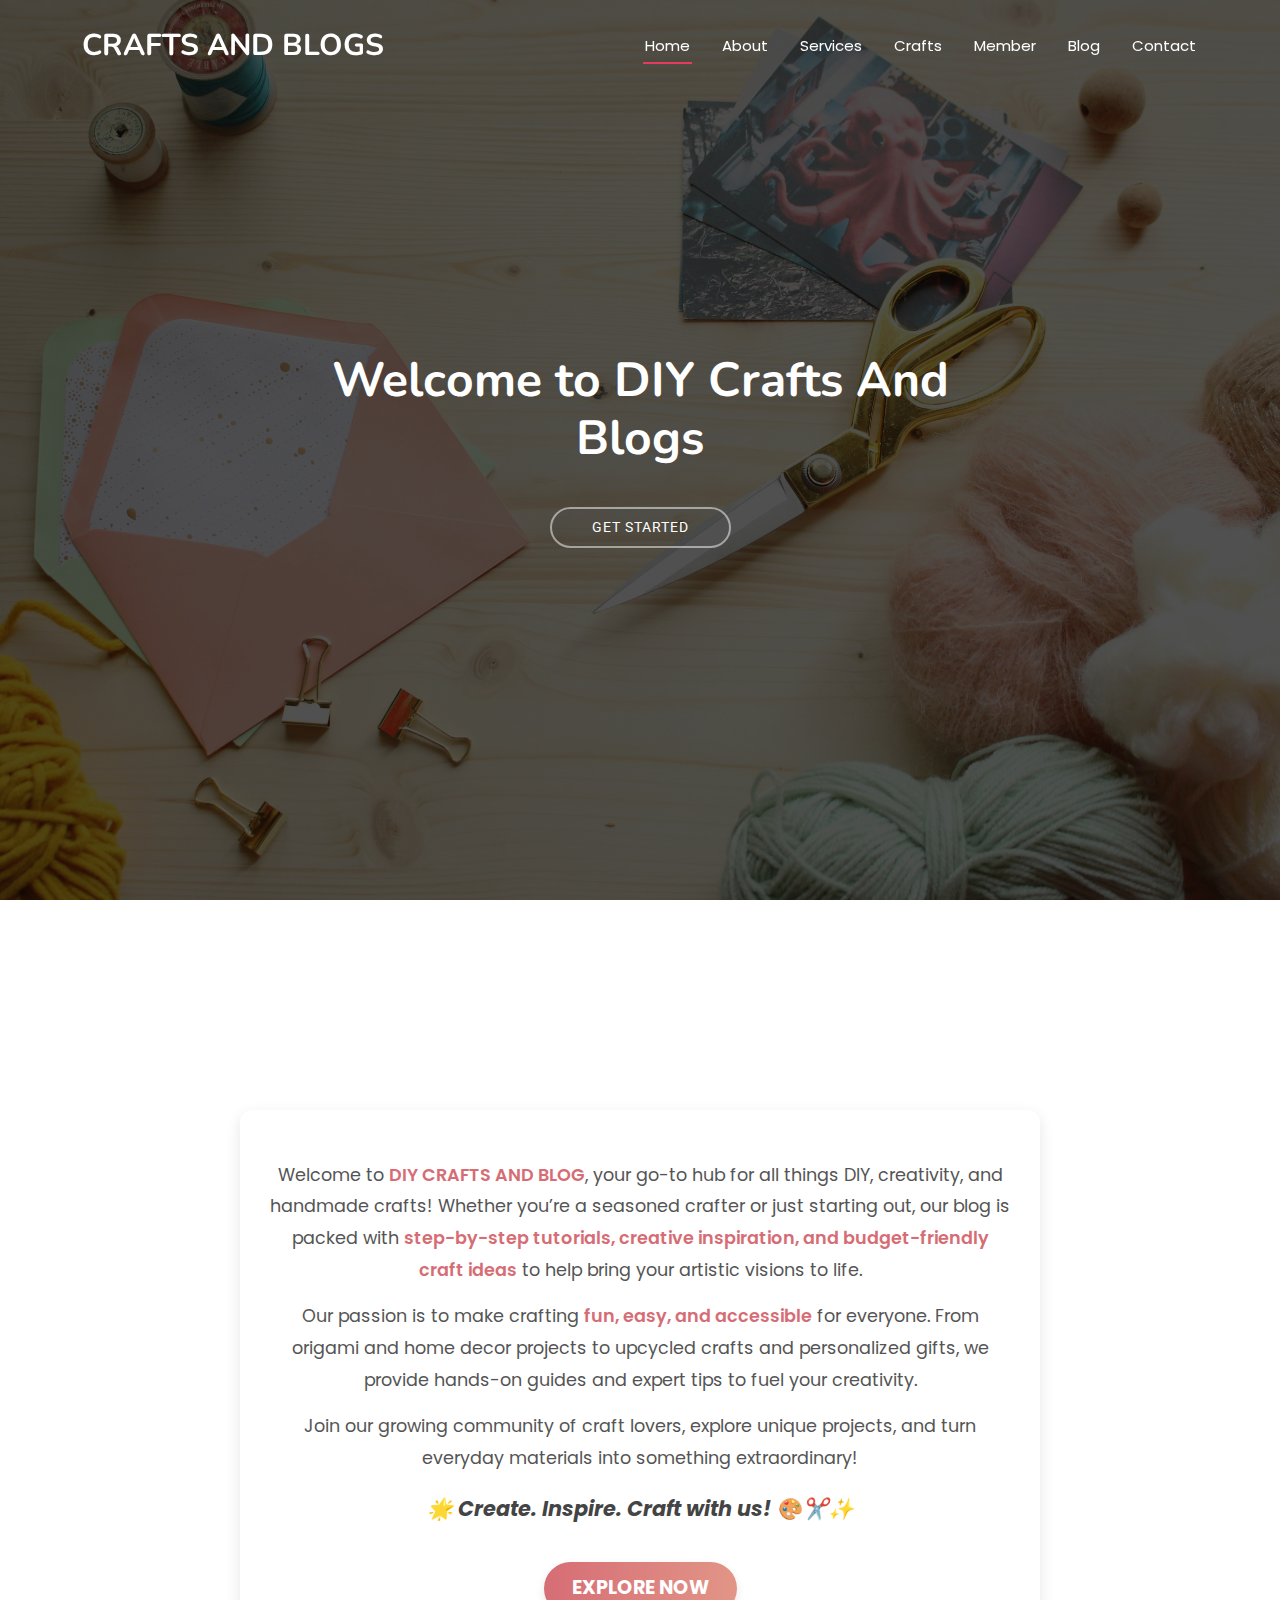
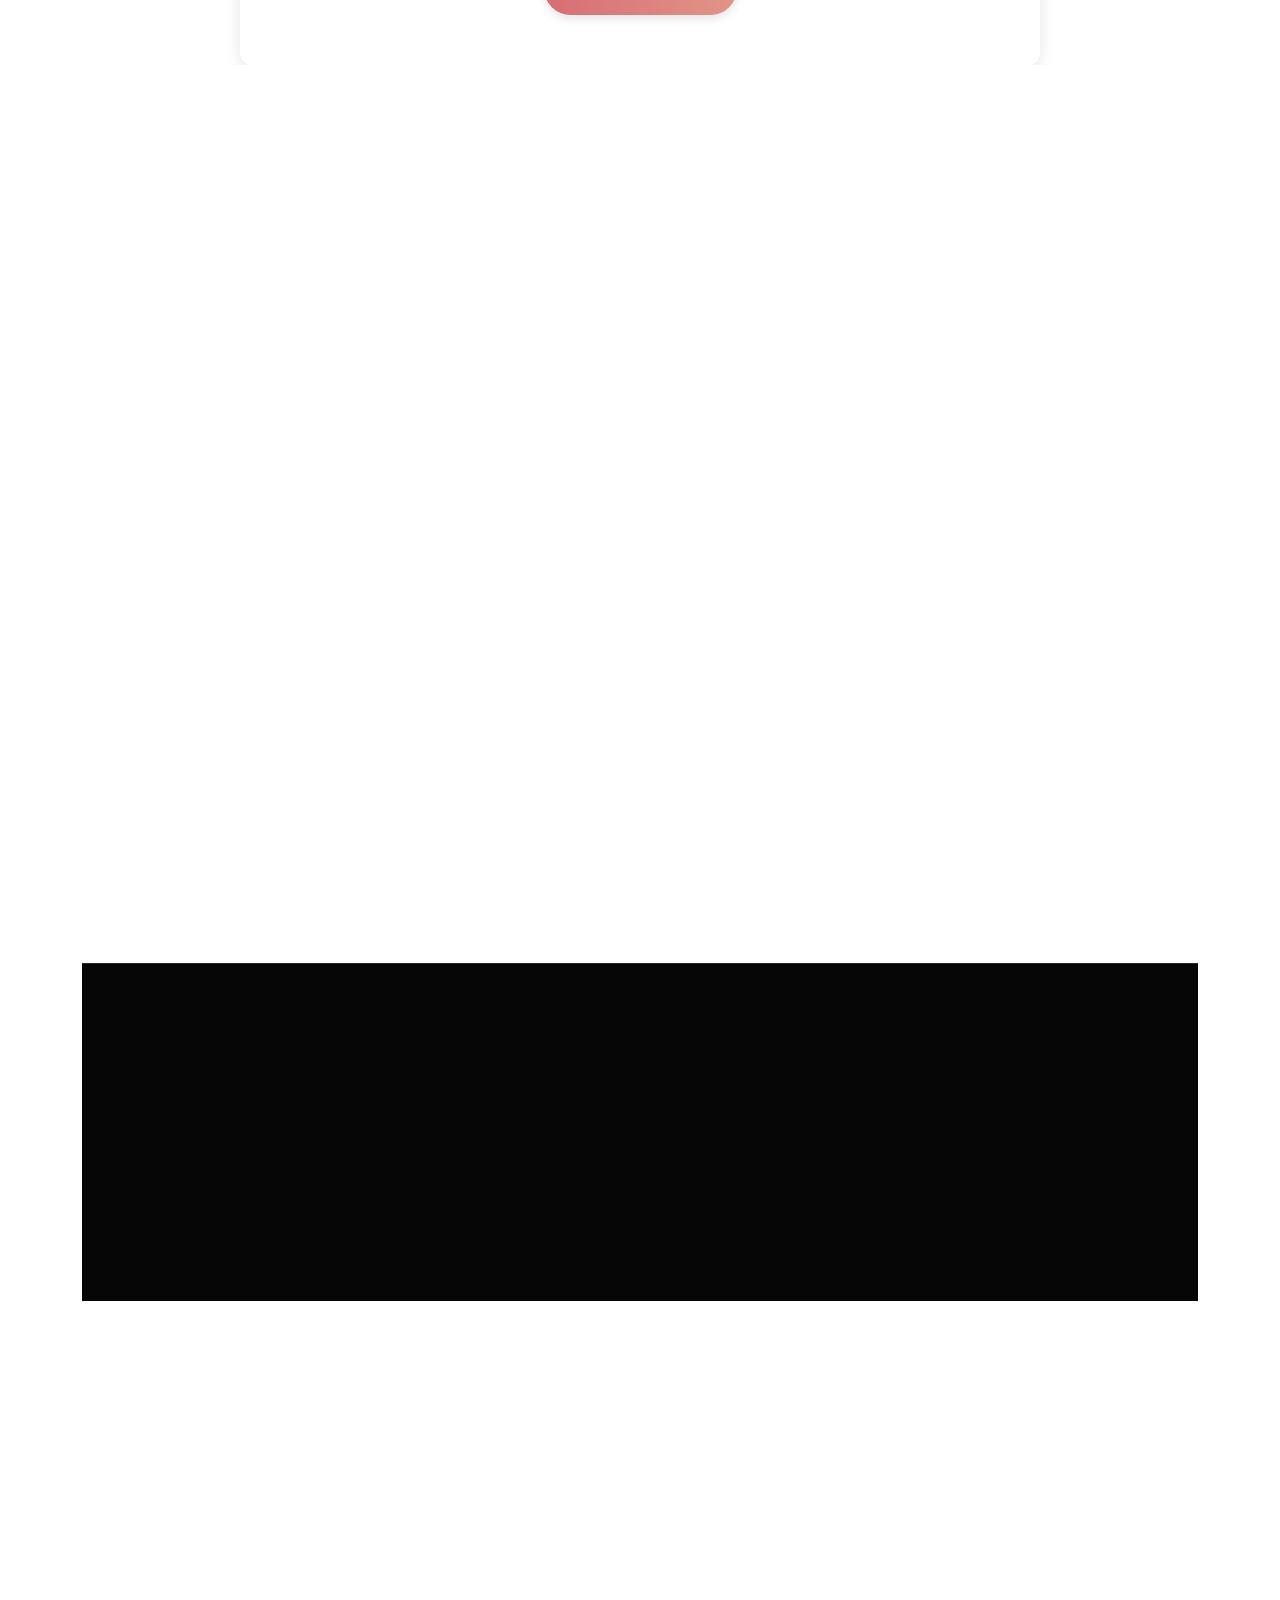
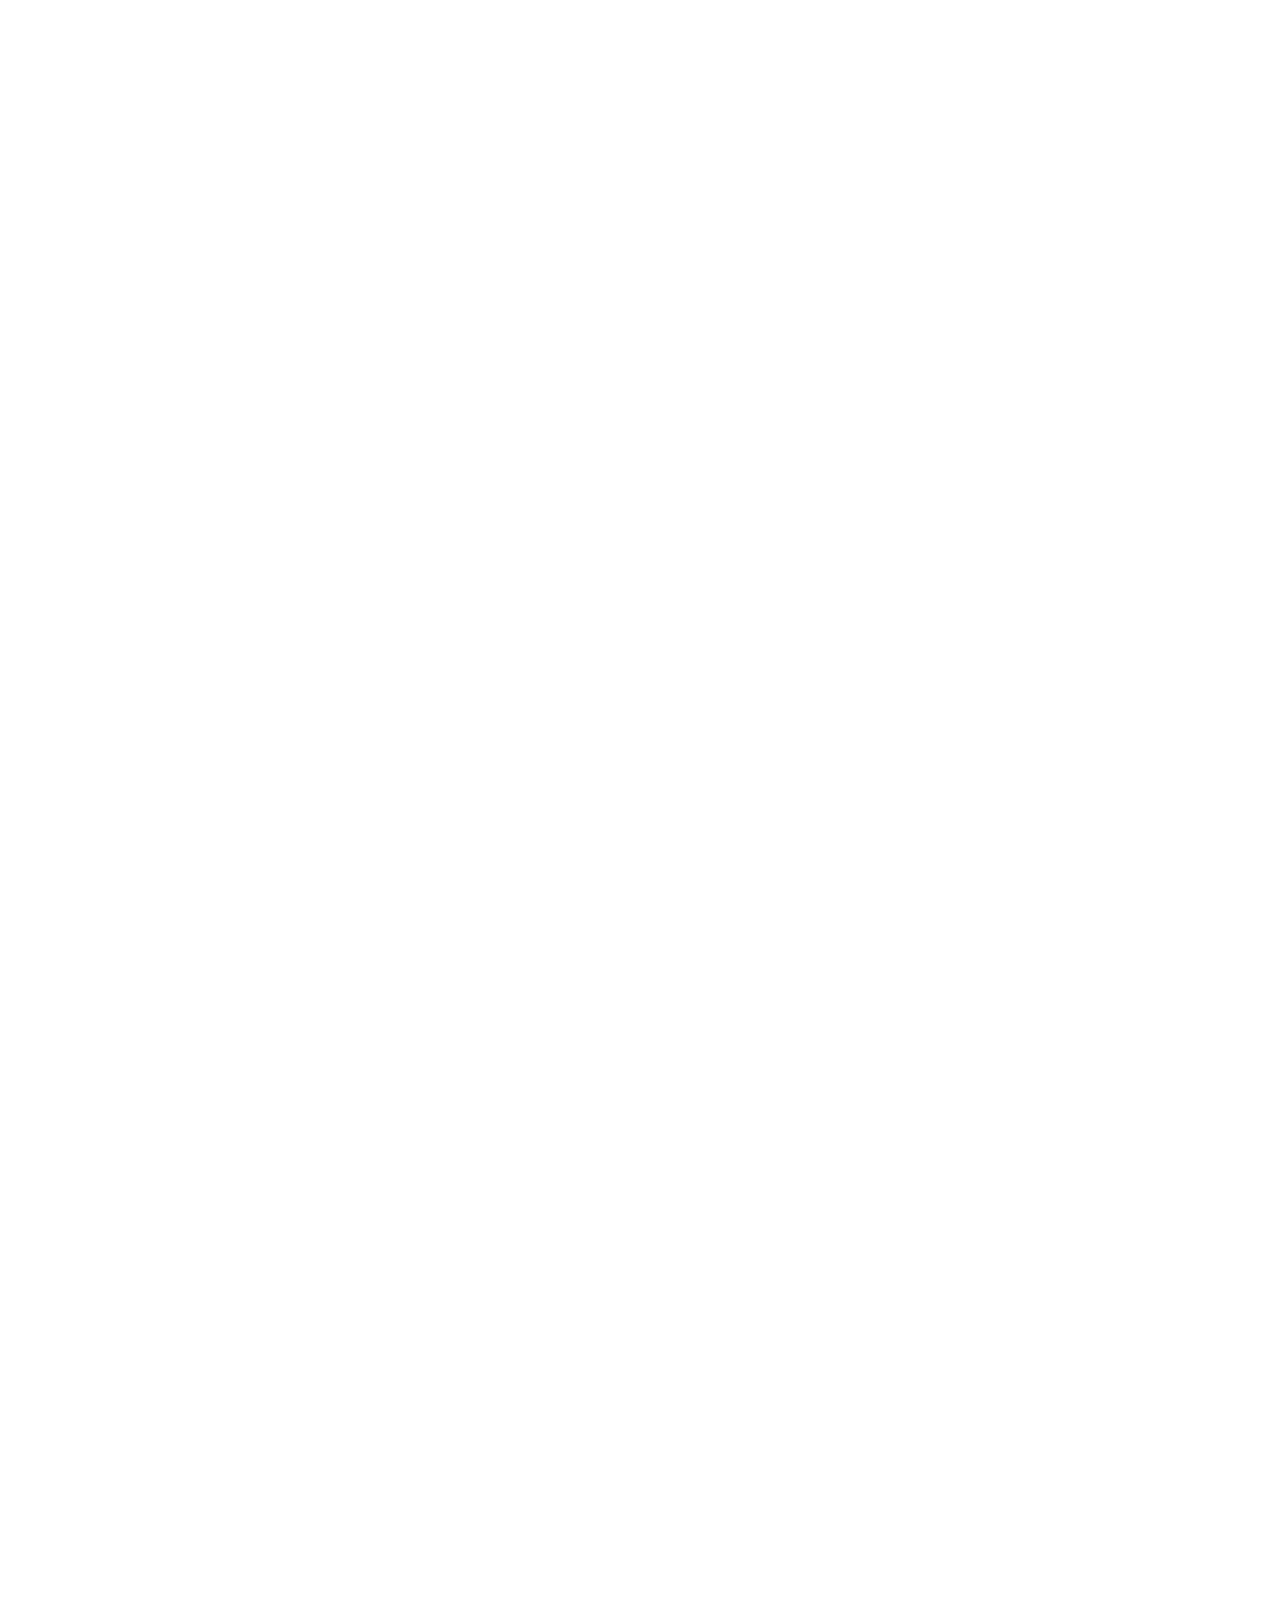
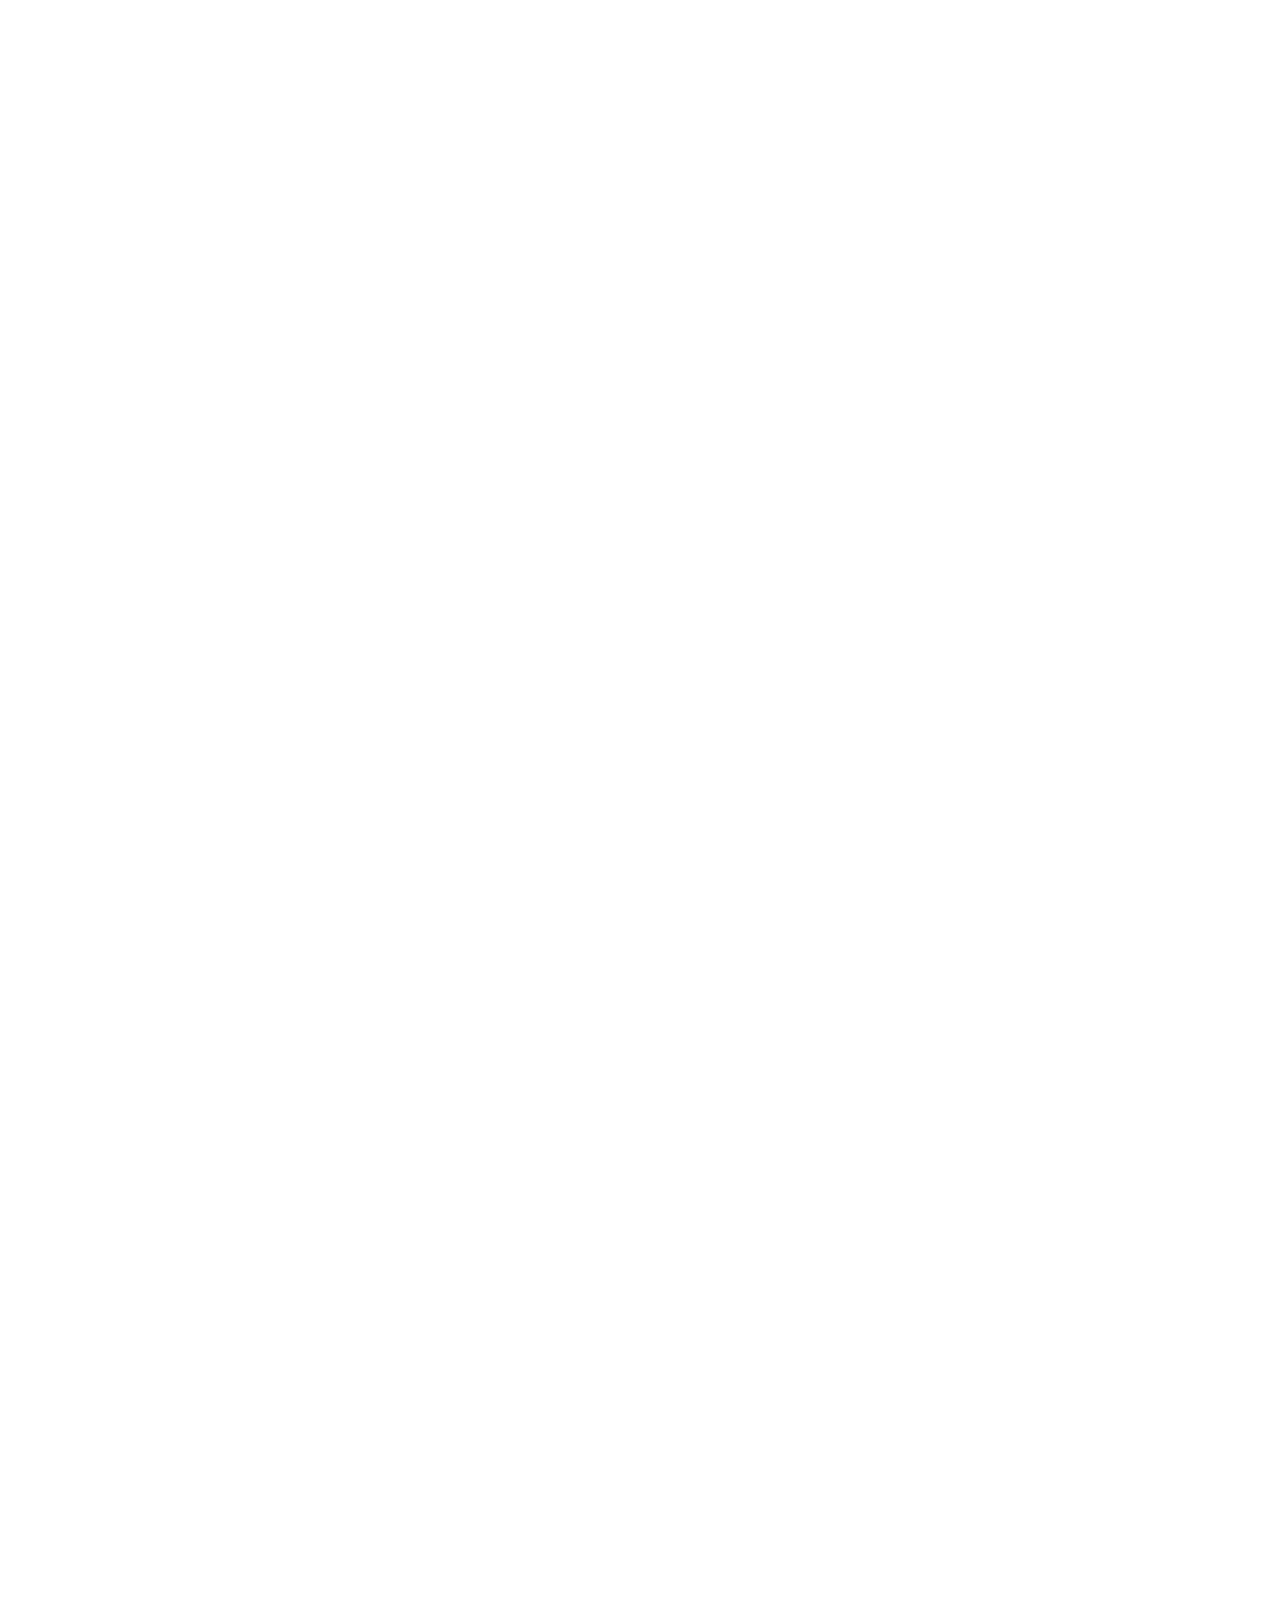
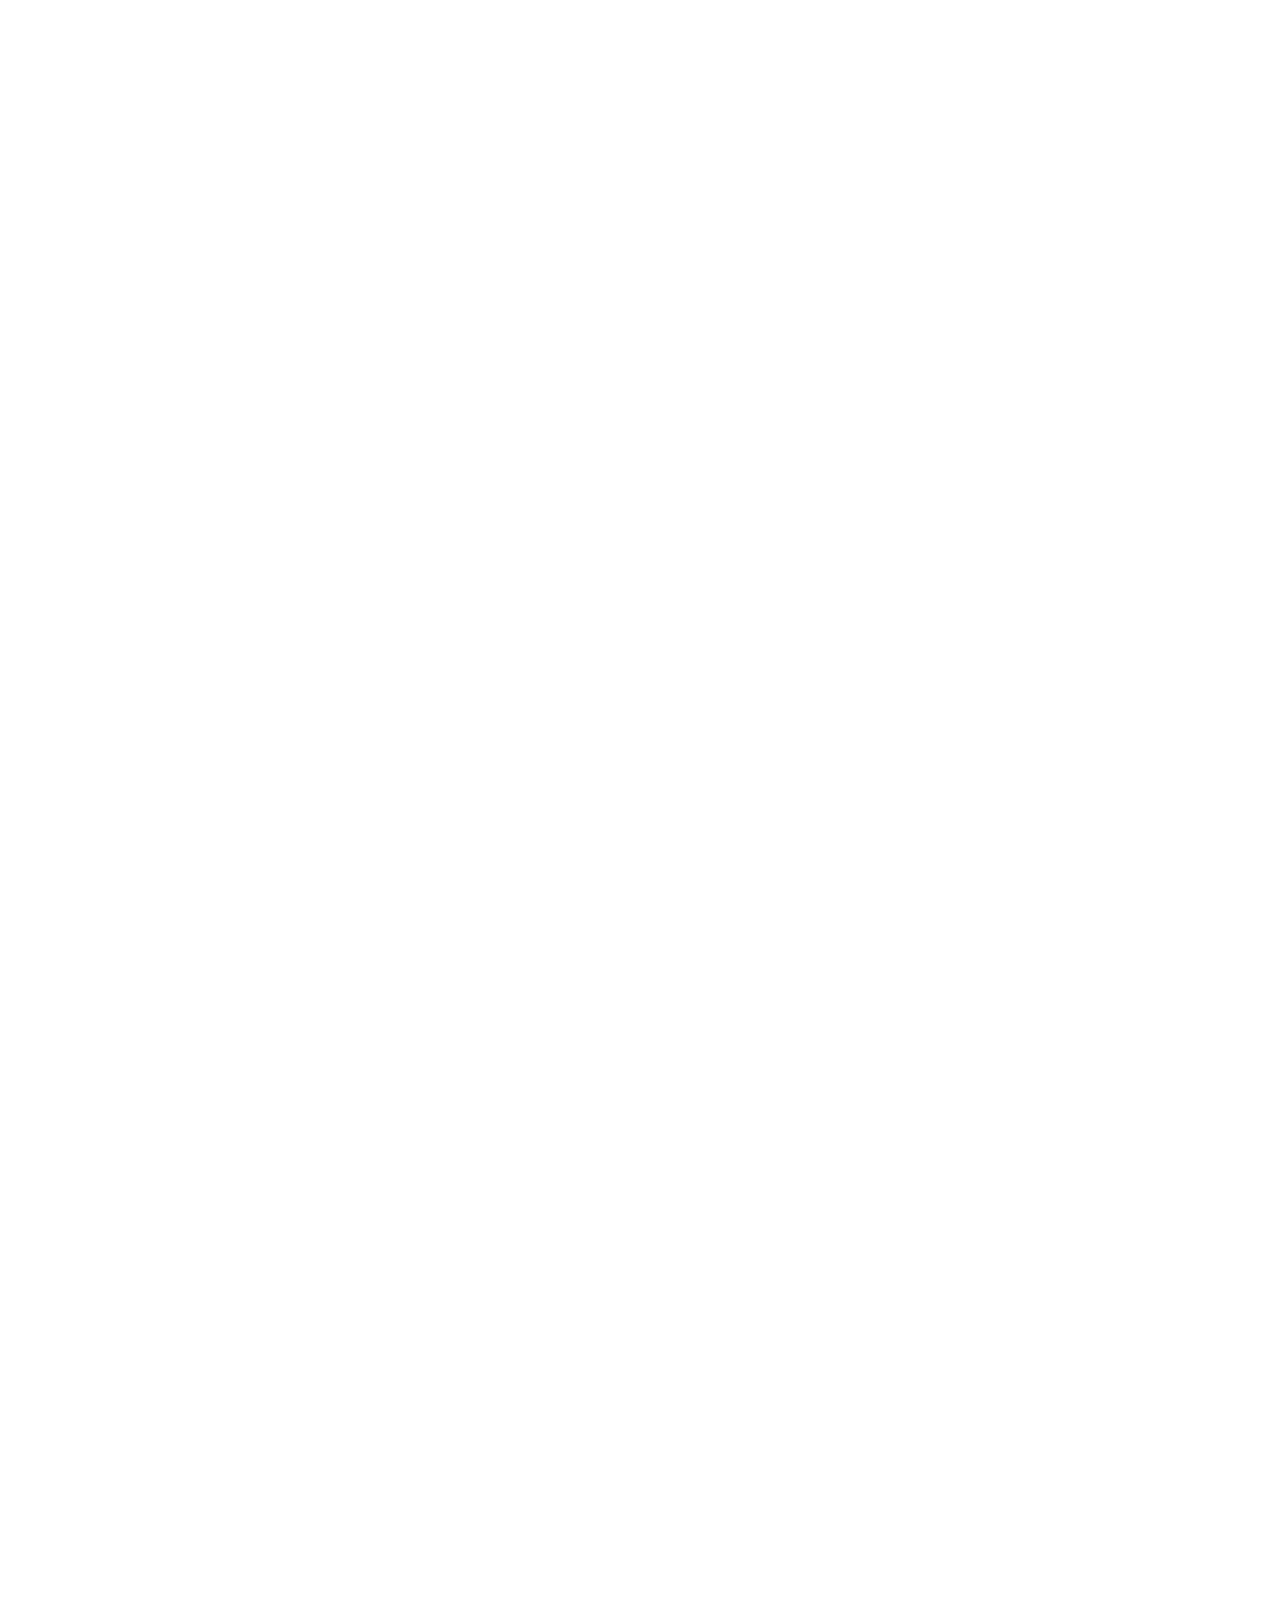
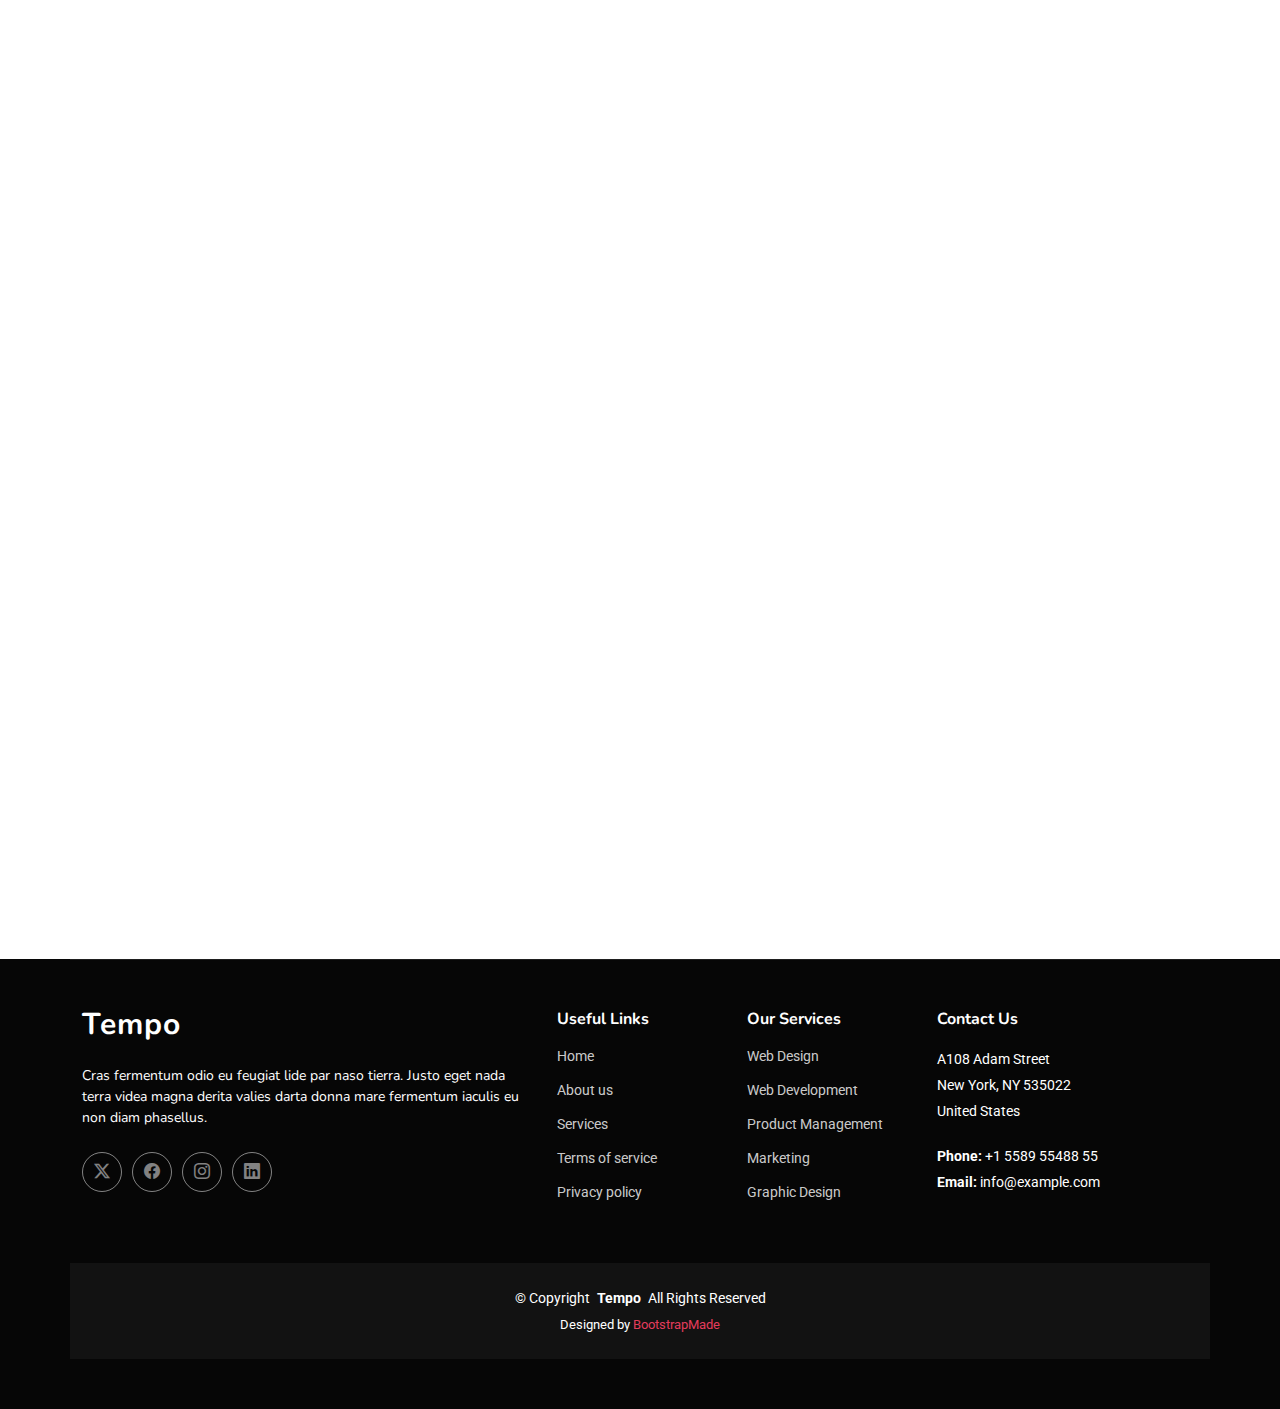
==== index.html @ 6901f191 "pricing" ====
<!DOCTYPE html>
<html lang="en">

<head>
  <meta charset="utf-8">
  <meta content="width=device-width, initial-scale=1.0" name="viewport">
  <title>DIY CRAFTS AND BLOG</title>
  <meta name="description" content="">
  <meta name="keywords" content="">

  <!-- Favicons -->
  <link href="assets/img/favicon.png" rel="icon">
  <link href="assets/img/apple-touch-icon.png" rel="apple-touch-icon">

  <!-- Fonts -->
  <link href="https://fonts.googleapis.com" rel="preconnect">
  <link href="https://fonts.gstatic.com" rel="preconnect" crossorigin>
  <link href="https://fonts.googleapis.com/css2?family=Roboto:ital,wght@0,100;0,300;0,400;0,500;0,700;0,900;1,100;1,300;1,400;1,500;1,700;1,900&family=Poppins:ital,wght@0,100;0,200;0,300;0,400;0,500;0,600;0,700;0,800;0,900;1,100;1,200;1,300;1,400;1,500;1,600;1,700;1,800;1,900&family=Nunito:ital,wght@0,200;0,300;0,400;0,500;0,600;0,700;0,800;0,900;1,200;1,300;1,400;1,500;1,600;1,700;1,800;1,900&display=swap" rel="stylesheet">

  <!-- Vendor CSS Files -->
  <link href="assets/vendor/bootstrap/css/bootstrap.min.css" rel="stylesheet">
  <link href="assets/vendor/bootstrap-icons/bootstrap-icons.css" rel="stylesheet">
  <link href="assets/vendor/aos/aos.css" rel="stylesheet">
  <link href="assets/vendor/glightbox/css/glightbox.min.css" rel="stylesheet">
  <link href="assets/vendor/swiper/swiper-bundle.min.css" rel="stylesheet">

  <!-- Main CSS File -->
  <link href="assets/css/main.css" rel="stylesheet">

  <!-- =======================================================
  * Template Name: Tempo
  * Template URL: https://bootstrapmade.com/tempo-free-onepage-bootstrap-theme/
  * Updated: Aug 07 2024 with Bootstrap v5.3.3
  * Author: BootstrapMade.com
  * License: https://bootstrapmade.com/license/
  ======================================================== -->
</head>

<body class="index-page">

  <header id="header" class="header d-flex align-items-center fixed-top">
    <div class="container-fluid container-xl position-relative d-flex align-items-center justify-content-between">

      <a href="index.html" class="logo d-flex align-items-center">
        <!-- Uncomment the line below if you also wish to use an image logo -->
        <!-- <img src="assets/img/logo.png" alt=""> -->
        <h1 class="sitename">Crafts And Blogs</h1>
      </a>

      <nav id="navmenu" class="navmenu">
        <ul>
          <li><a href="#hero">Home</a></li>
          <li><a href="#about">About</a></li>
          <li><a href="#services">Services</a></li>
          <li><a href="#portfolio">Crafts</a></li>
          <li><a href="#team">Member</a></li>
          <li><a href="blog.html" class="active">Blog</a></li>
          <li><a href="#contact">Contact</a></li>
        </ul>
        <i class="mobile-nav-toggle d-xl-none bi bi-list"></i>
      </nav>

    </div>
  </header>

  <main class="main">

    <!-- Hero Section -->
    <section id="hero" class="hero section dark-background">

      <img src="assets/img/DIYBLOGS.jpg" alt="" data-aos="fade-in">

      <div class="container text-center" data-aos="fade-up" data-aos-delay="100">
        <div class="row justify-content-center">
          <div class="col-lg-8">
            <h2>Welcome to DIY Crafts And Blogs</h2>
            <p></p>
            <a href="#about" class="btn-get-started">Get Started</a>
          </div>
        </div>
      </div>

    </section><!-- /Hero Section -->

    <!-- About Section -->
    <section id="about" class="about section">

      <!-- Section Title -->
      <div class="container section-title" data-aos="fade-up">
        <h2>About</h2>
        <p><span>Learn More</span> <span class="description-title">About Us<br></span></p>
      </div><!-- End Section Title -->

      <div class="container">

        <section class="about-us">
          <p>
              Welcome to <span class="highlight">DIY CRAFTS AND BLOG</span>, your go-to hub for all things DIY, creativity, and handmade crafts! 
              Whether you’re a seasoned crafter or just starting out, our blog is packed with <span class="highlight">step-by-step tutorials, creative inspiration, 
              and budget-friendly craft ideas</span> to help bring your artistic visions to life.
          </p>
      
          <p>
              Our passion is to make crafting <span class="highlight">fun, easy, and accessible</span> for everyone. 
              From origami and home decor projects to upcycled crafts and personalized gifts, we provide hands-on guides and expert tips to fuel your creativity.
          </p>
      
          <p>
              Join our growing community of craft lovers, explore unique projects, and turn everyday materials into something extraordinary!
          </p>
      
          <p class="craft-motto">🌟 Create. Inspire. Craft with us! 🎨✂️✨</p>
      
          <a href="#portfolio" class="cta-button">Explore Now</a>
      </section>
      
<!-- /About Section -->

<!-- Services Section -->
<section id="services" class="services section">

  <!-- Section Title -->
  <div class="container section-title" data-aos="fade-up">
    <h2>Our Services</h2>
    <p>Explore Our <span class="description-title">Creative Services</span></p>
  </div><!-- End Section Title -->

  <div class="container">
    <div class="row gy-4">

      <!-- Step-by-Step Craft Tutorials -->
      <div class="col-xl-3 col-md-6 d-flex" data-aos="fade-up" data-aos-delay="100">
        <div class="service-item position-relative">
          <div class="icon"><i class="bi bi-pencil icon"></i></div>
          <h4><a `class="stretched-link">DIY Craft Tutorials</a></h4>
          <p>Discover step-by-step guides for various DIY projects, from origami to home decor.</p>
        </div>
      </div><!-- End Service Item -->

      <!-- Video Crafting Lessons -->
      <div class="col-xl-3 col-md-6 d-flex" data-aos="fade-up" data-aos-delay="200">
        <div class="service-item position-relative">
          <div class="icon"><i class="bi bi-play-circle icon"></i></div>
          <h4><a class="stretched-link">Video Crafting Lessons</a></h4>
          <p>Watch easy-to-follow video tutorials for hands-on learning and inspiration.</p>
        </div>
      </div><!-- End Service Item -->

      <!-- Blog Articles & Craft Ideas -->
      <div class="col-xl-3 col-md-6 d-flex" data-aos="fade-up" data-aos-delay="300">
        <div class="service-item position-relative">
          <div class="icon"><i class="bi bi-journal-text icon"></i></div>
          <h4><a class="stretched-link">Craft Blog & Tips</a></h4>
          <p>Read expert tips, project ideas, and creative inspirations for crafting enthusiasts.</p>
        </div>
      </div><!-- End Service Item -->

      <!-- Sustainable & Upcycling Projects -->
      <div class="col-xl-3 col-md-6 d-flex" data-aos="fade-up" data-aos-delay="400">
        <div class="service-item position-relative">
          <div class="icon"><i class="bi bi-recycle icon"></i></div>
          <h4><a class="stretched-link">Eco-Friendly Crafts</a></h4>
          <p>Learn how to create sustainable crafts using recycled and upcycled materials.</p>
        </div>
      </div><!-- End Service Item -->

    </div>
  </div>

</section><!-- /Services Section -->

<!-- Features Section -->
<section id="features" class="features section">

  <div class="container">
    <div class="row gy-4">

      <!-- Step-by-Step Tutorials -->
      <div class="col-lg-3 col-md-4" data-aos="fade-up" data-aos-delay="100">
        <div class="features-item">
          <i class="bi bi-lightbulb" style="color: #ffbb2c;"></i>
          <h3><a class="stretched-link">Step-by-Step Tutorials</a></h3>
        </div>
      </div><!-- End Feature Item -->

      <!-- Video Crafting Guides -->
      <div class="col-lg-3 col-md-4" data-aos="fade-up" data-aos-delay="200">
        <div class="features-item">
          <i class="bi bi-camera-video" style="color: #5578ff;"></i>
          <h3><a class="stretched-link">Video Crafting Guides</a></h3>
        </div>
      </div><!-- End Feature Item -->

      <!-- DIY Home Decor -->
      <div class="col-lg-3 col-md-4" data-aos="fade-up" data-aos-delay="300">
        <div class="features-item">
          <i class="bi bi-house-heart" style="color: #e80368;"></i>
          <h3><a class="stretched-link">DIY Home Decor</a></h3>
        </div>
      </div><!-- End Feature Item -->

      <!-- Upcycling & Sustainability -->
      <div class="col-lg-3 col-md-4" data-aos="fade-up" data-aos-delay="400">
        <div class="features-item">
          <i class="bi bi-recycle" style="color: #e361ff;"></i>
          <h3><a class="stretched-link">Eco-Friendly Upcycling</a></h3>
        </div>
      </div><!-- End Feature Item -->

      <!-- Printable Templates -->
      <div class="col-lg-3 col-md-4" data-aos="fade-up" data-aos-delay="500">
        <div class="features-item">
          <i class="bi bi-file-earmark-text" style="color: #47aeff;"></i>
          <h3><a class="stretched-link">Printable Templates</a></h3>
        </div>
      </div><!-- End Feature Item -->

      <!-- Origami & Paper Crafts -->
      <div class="col-lg-3 col-md-4" data-aos="fade-up" data-aos-delay="600">
        <div class="features-item">
          <i class="bi bi-flower3" style="color: #ffa76e;"></i>
          <h3><a class="stretched-link">Origami & Paper Crafts</a></h3>
        </div>
      </div><!-- End Feature Item -->

      <!-- Handmade Gift Ideas -->
      <div class="col-lg-3 col-md-4" data-aos="fade-up" data-aos-delay="700">
        <div class="features-item">
          <i class="bi bi-gift" style="color: #11dbcf;"></i>
          <h3><a class="stretched-link">Handmade Gift Ideas</a></h3>
        </div>
      </div><!-- End Feature Item -->

      <!-- Crafting Challenges & Events -->
      <div class="col-lg-3 col-md-4" data-aos="fade-up" data-aos-delay="800">
        <div class="features-item">
          <i class="bi bi-calendar-event" style="color: #4233ff;"></i>
          <h3><a class="stretched-link">Crafting Challenges</a></h3>
        </div>
      </div><!-- End Feature Item -->

      <!-- DIY Jewelry Making -->
      <div class="col-lg-3 col-md-4" data-aos="fade-up" data-aos-delay="900">
        <div class="features-item">
          <i class="bi bi-gem" style="color: #b2904f;"></i>
          <h3><a class="stretched-link">DIY Jewelry Making</a></h3>
        </div>
      </div><!-- End Feature Item -->

      <!-- Kids & Family Crafts -->
      <div class="col-lg-3 col-md-4" data-aos="fade-up" data-aos-delay="1000">
        <div class="features-item">
          <i class="bi bi-people" style="color: #b20969;"></i>
          <h3><a class="stretched-link">Kids & Family Crafts</a></h3>
        </div>
      </div><!-- End Feature Item -->

      <!-- Seasonal & Holiday Crafts -->
      <div class="col-lg-3 col-md-4" data-aos="fade-up" data-aos-delay="1100">
        <div class="features-item">
          <i class="bi bi-calendar-heart" style="color: #ff5828;"></i>
          <h3><a class="stretched-link">Seasonal Crafts</a></h3>
        </div>
      </div><!-- End Feature Item -->

      <!-- Community & Collaboration -->
      <div class="col-lg-3 col-md-4" data-aos="fade-up" data-aos-delay="1200">
        <div class="features-item">
          <i class="bi bi-chat-dots" style="color: #29cc61;"></i>
          <h3><aclass="stretched-link">Craft Community</a></h3>
        </div>
      </div><!-- End Feature Item -->

    </div>
  </div>

</section><!-- /Features Section -->


<!-- Call To Action Section -->
<section id="call-to-action" class="call-to-action section dark-background">
  
  <!-- Background Image -->
  <div class="cta-bg">
    <img src="assets/img/call-action.jpg" alt="Crafting Background">
  </div>

  <div class="container">
    <div class="row justify-content-center" data-aos="zoom-in" data-aos-delay="100">
      <div class="col-xl-10">
        <div class="text-center">
          <h3>Unleash Your Creativity! 🎨✨</h3>
          <p>Looking for fresh craft ideas, step-by-step guides, and exclusive DIY tips? Join our creative community and start making beautiful crafts today! Whether you're a beginner or an expert, there’s something for everyone.</p>
          <a class="cta-btn" href="blog.html">Get Inspired Now</a>
        </div>
      </div>
    </div>
  </div>

</section><!-- /Call To Action Section -->


    <!-- Portfolio Section -->
    <section id="portfolio" class="portfolio section">

      <!-- Section Title -->
      <div class="container section-title" data-aos="fade-up">
        <h2>Crafts</h2>
        <p><span>Check Our</span> <span class="description-title">Crafts</span></p>
      </div><!-- End Section Title -->


          <div class="container" data-aos="fade-up" data-aos-delay="100">
            <div class="isotope-layout" data-default-filter="*" data-layout="masonry" data-sort="original-order">
        
                <!-- Portfolio Filters -->
                <div class="portfolio-filters-container" data-aos="fade-up" data-aos-delay="200">
                    <ul class="portfolio-filters isotope-filters">
                        <li data-filter="*" class="filter-active">All Crafts</li>
                        <li data-filter=".filter-Flower">Flower</li>
                        <li data-filter=".filter-Home">Home Decor</li>
                        <li data-filter=".filter-Origami">Origami for Kids</li>
                    </ul>
                </div>

                <!-- Portfolio Items -->
                <div class="row g-4 isotope-container" data-aos="fade-up" data-aos-delay="300">

                    <!-- crafts Item 1  -->
                    <div class="col-lg-4 col-md-6 portfolio-item isotope-item filter-Origami">
                        <div class="portfolio-card">
                            <div class="portfolio-image">
                                <img src="assets/img/masonry-portfolio/crab-main.jpg" class="img-fluid" alt="" loading="lazy" style="max-height: 200px; object-fit: cover;">
                                <div class="portfolio-overlay">
                                    <div class="portfolio-actions">
                                        <!-- Trigger Modal -->
                                        <button class="btn btn-primary" data-bs-toggle="modal" data-bs-target="#portfolioModal" data-craft="2">View tutorial</button>
                                    </div>
                                </div>
                            </div>
                            <div class="portfolio-content">
                                <span class="category">Paper craft</span>
                                <h3>Crab</h3>
                                <p></p>
                            </div>
                        </div>
                    </div>
        
                    <!-- Portfolio Item 2-->
                    <div class="col-lg-4 col-md-6 portfolio-item isotope-item filter-Origami">
                        <div class="portfolio-card">
                            <div class="portfolio-image">
                                <img src="assets/img/masonry-portfolio/butterfly-main.jpg" class="img-fluid" alt="" loading="lazy" style="max-height: 200px; object-fit: cover;">
                                <div class="portfolio-overlay">
                                    <div class="portfolio-actions">
                                        <!-- Trigger Modal -->
                                        <button class="btn btn-primary" data-bs-toggle="modal" data-bs-target="#portfolioModal" data-craft="3">View tutorial</button>
                                    </div>
                                </div>
                            </div>
                            <div class="portfolio-content">
                                <span class="category">origami</span>
                                <h3>Butterfly</h3>
                                <p></p>
                            </div>
                        </div>
                    </div>
        
                    <!-- crafts Item 3-->
                    <div class="col-lg-4 col-md-6 portfolio-item isotope-item filter-Origami">
                        <div class="portfolio-card">
                            <div class="portfolio-image">
                                <img src="assets/img/masonry-portfolio/swan.jpg" class="img-fluid" alt="" loading="lazy" style="max-height: 200px; object-fit: cover;">
                                <div class="portfolio-overlay">
                                    <div class="portfolio-actions">
                                        <!-- Trigger Modal -->
                                        <button class="btn btn-primary" data-bs-toggle="modal" data-bs-target="#portfolioModal" data-craft="4">View tutorial</button>
                                    </div>
                                </div>
                            </div>
                            <div class="portfolio-content">
                                <span class="category">origami</span>
                                <h3>Swan</h3>
                                <p></p>
                            </div>
                        </div>
                    </div>

                    <!-- crafts Item 4-->
                    <div class="col-lg-4 col-md-6 portfolio-item isotope-item filter-Home">
                        <div class="portfolio-card">
                            <div class="portfolio-image">
                                <img src="assets/img/masonry-portfolio/lamp.jpg" class="img-fluid" alt="" loading="lazy" style="max-height: 200px; object-fit: cover;">
                                <div class="portfolio-overlay">
                                    <div class="portfolio-actions">
                                        <!-- Trigger Modal -->
                                        <button class="btn btn-primary" data-bs-toggle="modal" data-bs-target="#portfolioModal" data-craft="6">View tutorial</button>
                                    </div>
                                </div>
                            </div>
                            <div class="portfolio-content">
                                <span class="category">Home Craft</span>
                                <h3>Table Lamp Using Plastic Bottle</h3>
                                <p></p>
                            </div>
                        </div>
                    </div>
        
                    <!-- crafts Item 5 -->
                    <div class="col-lg-4 col-md-6 portfolio-item isotope-item filter-Origami">
                        <div class="portfolio-card">
                            <div class="portfolio-image">
                                <img src="assets/img/masonry-portfolio/dinasaur.jpg" class="img-fluid" alt="" loading="lazy" style="max-height: 200px; object-fit: cover;">
                                <div class="portfolio-overlay">
                                    <div class="portfolio-actions">
                                        <!-- Trigger Modal -->
                                        <button class="btn btn-primary" data-bs-toggle="modal" data-bs-target="#portfolioModal" data-craft="7">View tutorial</button>
                                    </div>
                                </div>
                            </div>
                            <div class="portfolio-content">
                                <span class="category">Origami</span>
                                <h3>Dinosaur</h3>
                                <p></p>
                            </div>
                        </div>
                    </div>
        
                    <!-- crafts Item 6  -->
                    <div class="col-lg-4 col-md-6 portfolio-item isotope-item filter-Home">
                        <div class="portfolio-card">
                            <div class="portfolio-image">
                                <img src="assets/img/masonry-portfolio/calendar.jpg" class="img-fluid" alt="" loading="lazy" style="max-height: 200px; object-fit: cover;">
                                <div class="portfolio-overlay">
                                    <div class="portfolio-actions">
                                        <!-- Trigger Modal -->
                                        <button class="btn btn-primary" data-bs-toggle="modal" data-bs-target="#portfolioModal" data-craft="8">View tutorial</button>
                                    </div>
                                </div>
                            </div>
                            <div class="portfolio-content">
                                <span class="category">Home</span>
                                <h3>Cardboard Desk Calendar</h3>
                                <p></p>
                            </div>
                        </div>
                    </div>


                    <!-- crafts Item 7  -->
                    <div class="col-lg-4 col-md-6 portfolio-item isotope-item filter-Home">
                      <div class="portfolio-card">
                          <div class="portfolio-image">
                              <img src="assets/img/masonry-portfolio/jupe.jpg" class="img-fluid" alt="" loading="lazy" style="max-height: 200px; object-fit: cover;">
                              <div class="portfolio-overlay">
                                  <div class="portfolio-actions">
                                      <!-- Trigger Modal -->
                                      <button class="btn btn-primary" data-bs-toggle="modal" data-bs-target="#portfolioModal" data-craft="9">View tutorial</button>
                                  </div>
                              </div>
                          </div>
                          <div class="portfolio-content">
                              <span class="category">Home</span>
                              <h3>Jute Rope Craft</h3>
                              <p></p>
                          </div>
                      </div>
                  </div>
                  
                  

                     <!-- crafts Item 8 -->
                     <div class="col-lg-4 col-md-6 portfolio-item isotope-item filter-Home">
                      <div class="portfolio-card">
                          <div class="portfolio-image">
                              <img src="assets/img/masonry-portfolio/diy plant.jpg" class="img-fluid" alt="" loading="lazy" style="max-height: 200px; object-fit: cover;">
                              <div class="portfolio-overlay">
                                  <div class="portfolio-actions">
                                      <!-- Trigger Modal -->
                                      <button class="btn btn-primary" data-bs-toggle="modal" data-bs-target="#portfolioModal" data-craft="10">View tutorial</button>
                                  </div>
                              </div>
                          </div>
                          <div class="portfolio-content">
                              <span class="category">Home</span>
                              <h3>DIY Plant</h3>
                              <p></p>
                          </div>
                      </div>
                  </div>
                  
                  

                    <!-- crafts Item 9  -->
                    <div class="col-lg-4 col-md-6 portfolio-item isotope-item filter-Origami">
                      <div class="portfolio-card">
                          <div class="portfolio-image">
                              <img src="assets/img/masonry-portfolio/snake.jpg" class="img-fluid" alt="" loading="lazy" style="max-height: 200px; object-fit: cover;">
                              <div class="portfolio-overlay">
                                  <div class="portfolio-actions">
                                      <!-- Trigger Modal -->
                                      <button class="btn btn-primary" data-bs-toggle="modal" data-bs-target="#portfolioModal" data-craft="11">View tutorial</button>
                                  </div>
                              </div>
                          </div>
                          <div class="portfolio-content">
                              <span class="category">Origami</span>
                              <h3>Snake</h3>
                              <p></p>
                          </div>
                      </div>
                  </div>
                  
                  

                    <!-- crafts Item 10  -->
                    <div class="col-lg-4 col-md-6 portfolio-item isotope-item filter-Home">
                      <div class="portfolio-card">
                          <div class="portfolio-image">
                              <img src="assets/img/portfolio/home-decor.jpg" class="img-fluid" alt="" loading="lazy" style="max-height: 200px; object-fit: cover;">
                              <div class="portfolio-overlay">
                                  <div class="portfolio-actions">
                                      <!-- Trigger Modal -->
                                      <button class="btn btn-primary" data-bs-toggle="modal" data-bs-target="#portfolioModal" data-craft="12">View tutorial</button>
                                  </div>
                              </div>
                          </div>
                          <div class="portfolio-content">
                              <span class="category">Home</span>
                              <h3>8 Amazing home decor crafts ideas</h3>
                              <p></p>
                          </div>
                      </div>
                  </div>         
                  
                    <!-- crafts Item 11  -->
                    <div class="col-lg-4 col-md-6 portfolio-item isotope-item filter-Origami">
                      <div class="portfolio-card">
                          <div class="portfolio-image">
                              <img src="assets/img/masonry-portfolio/dragon fly.jpg" class="img-fluid" alt="" loading="lazy" style="max-height: 200px; object-fit: cover;">
                              <div class="portfolio-overlay">
                                  <div class="portfolio-actions">
                                      <!-- Trigger Modal -->
                                      <button class="btn btn-primary" data-bs-toggle="modal" data-bs-target="#portfolioModal" data-craft="13">View tutorial</button>
                                  </div>
                              </div>
                          </div>
                          <div class="portfolio-content">
                              <span class="category">Origami</span>
                              <h3>Easy Origami Dragonfly</h3>
                              <p></p>
                          </div>
                      </div>
                  </div>                          

                  <!-- crafts Item 12 -->
                  <div class="col-lg-4 col-md-6 portfolio-item isotope-item filter-Home">
                      <div class="portfolio-card">
                          <div class="portfolio-image">
                              <img src="assets/img/masonry-portfolio/paper cup.jpg" class="img-fluid" alt="" loading="lazy" style="max-height: 200px; object-fit: cover;">
                              <div class="portfolio-overlay">
                                  <div class="portfolio-actions">
                                      <!-- Trigger Modal -->
                                      <button class="btn btn-primary" data-bs-toggle="modal" data-bs-target="#portfolioModal" data-craft="1">View tutorial</button>
                                  </div>
                              </div>
                          </div>
                          <div class="portfolio-content">
                              <span class="category"> Paper craft</span>
                              <h3>Cup</h3>
                          </div>
                      </div>
                  </div>
      
                    <!-- crafts Item 13  -->
                    <div class="col-lg-4 col-md-6 portfolio-item isotope-item filter-Flower">
                      <div class="portfolio-card">
                          <div class="portfolio-image">
                              <img src="assets/img/masonry-portfolio/rose.jpg" class="img-fluid" alt="" loading="lazy" style="max-height: 200px; object-fit: cover;">
                              <div class="portfolio-overlay">
                                  <div class="portfolio-actions">
                                      <!-- Trigger Modal -->
                                      <button class="btn btn-primary" data-bs-toggle="modal" data-bs-target="#portfolioModal" data-craft="15">View tutorial</button>
                                  </div>
                              </div>
                          </div>
                          <div class="portfolio-content">
                              <span class="category">Flower
                              </span>
                              <h3>How to make Realistic, Easy paper Roses</h3>
                              <p></p>
                          </div>
                      </div>
                  </div>
                  
                  

                     <!-- crafts Item 14 -->
                     <div class="col-lg-4 col-md-6 portfolio-item isotope-item filter-Flower">
                      <div class="portfolio-card">
                          <div class="portfolio-image">
                              <img src="assets/img/masonry-portfolio/woolen.jpg" class="img-fluid" alt="" loading="lazy" style="max-height: 200px; object-fit: cover;">
                              <div class="portfolio-overlay">
                                  <div class="portfolio-actions">
                                      <!-- Trigger Modal -->
                                      <button class="btn btn-primary" data-bs-toggle="modal" data-bs-target="#portfolioModal" data-craft="16">View tutorial</button>
                                  </div>
                              </div>
                          </div>
                          <div class="portfolio-content">
                              <span class="category">Flower</span>
                              <h3>Easy Woolen Flower Making</h3>
                              <p></p>
                          </div>
                      </div>
                  </div>
                  
                  

                    <!-- crafts Item 15  -->
                    <div class="col-lg-4 col-md-6 portfolio-item isotope-item filter-Flower">
                      <div class="portfolio-card">
                          <div class="portfolio-image">
                              <img src="assets/img/masonry-portfolio/snake.jpg" class="img-fluid" alt="" loading="lazy" style="max-height: 200px; object-fit: cover;">
                              <div class="portfolio-overlay">
                                  <div class="portfolio-actions">
                                      <!-- Trigger Modal -->
                                      <button class="btn btn-primary" data-bs-toggle="modal" data-bs-target="#portfolioModal" data-craft="17">View tutorial</button>
                                  </div>
                              </div>
                          </div>
                          <div class="portfolio-content">
                              <span class="category">Flower</span>
                              <h3>How to make Chinese Wisteria flowers from crepe paper</h3>
                              <p></p>
                          </div>
                      </div>
                  </div>
                  
                  

                    <!-- crafts Item 16  -->
                    <div class="col-lg-4 col-md-6 portfolio-item isotope-item filter-Flower">
                      <div class="portfolio-card">
                          <div class="portfolio-image">
                              <img src="assets/img/portfolio/home-decor.jpg" class="img-fluid" alt="" loading="lazy" style="max-height: 200px; object-fit: cover;">
                              <div class="portfolio-overlay">
                                  <div class="portfolio-actions">
                                      <!-- Trigger Modal -->
                                      <button class="btn btn-primary" data-bs-toggle="modal" data-bs-target="#portfolioModal" data-craft="18">View tutorial</button>
                                  </div>
                              </div>
                          </div>
                          <div class="portfolio-content">
                              <span class="category">Flower</span>
                              <h3>How To Make Tulip Paper Flower</h3>
                              <p></p>
                          </div>
                      </div>
                  </div>         
                  
                    <!-- crafts Item 17  -->
                    <div class="col-lg-4 col-md-6 portfolio-item isotope-item filter-Flower">
                      <div class="portfolio-card">
                          <div class="portfolio-image">
                              <img src="assets/img/portfolio/home-decor.jpg" class="img-fluid" alt="" loading="lazy" style="max-height: 200px; object-fit: cover;">
                              <div class="portfolio-overlay">
                                  <div class="portfolio-actions">
                                      <!-- Trigger Modal -->
                                      <button class="btn btn-primary" data-bs-toggle="modal" data-bs-target="#portfolioModal" data-craft="19">View tutorial</button>
                                  </div>
                              </div>
                          </div>
                          <div class="portfolio-content">
                              <span class="category">Flower</span>
                              <h3>Pipe Cleaners Sunflower</h3>
                              <p></p>
                          </div>
                      </div>
                  </div>                          

                  <!-- crafts Item 18 -->
                  <div class="col-lg-4 col-md-6 portfolio-item isotope-item filter-Flower">
                      <div class="portfolio-card">
                          <div class="portfolio-image">
                              <img src="assets/img/masonry-portfolio/paper cup.jpg" class="img-fluid" alt="" loading="lazy" style="max-height: 200px; object-fit: cover;">
                              <div class="portfolio-overlay">
                                  <div class="portfolio-actions">
                                      <!-- Trigger Modal -->
                                      <button class="btn btn-primary" data-bs-toggle="modal" data-bs-target="#portfolioModal" data-craft="20">View tutorial</button>
                                  </div>
                              </div>
                          </div>
                          <div class="portfolio-content">
                              <span class="category">Flower</span>
                              <h3>Simple Lily pipe cleaner flower</h3>
                          </div>
                      </div>
                  </div>


    
                </div>
            </div>
        </div>
        
        <!-- Portfolio Modal -->
        <div class="modal fade" id="portfolioModal" data-bs-backdrop="static" data-bs-keyboard="false" tabindex="-1" aria-labelledby="portfolioModalLabel" aria-hidden="true">
          <div class="modal-dialog modal-dialog-centered custom-modal-size">
            <div class="modal-content">
              <div class="modal-body text-center">
                <!-- Video will be inserted here by JavaScript -->
              </div>
            </div>
          </div>
        </div>
        
        <!-- Bootstrap and jQuery JS -->
        <script src="https://code.jquery.com/jquery-3.6.0.min.js"></script>
        <script src="https://cdn.jsdelivr.net/npm/bootstrap@5.1.0/dist/js/bootstrap.bundle.min.js"></script>
        
        <script>
            // Portfolio Details Content
            const portfolios = {
                1: {
                    video: 'https://youtu.be/-fjchEb-3UQ?si=r8YIjuYdwhpl14oA',        
                },
                2: {
                  video: 'https://youtu.be/3FSvTGYezJA?si=Hjx8XEP2wqHP0OkT',
                },
                3: {
                  video: 'https://youtu.be/mfI3MIbbkgM?si=yMoyNKAQUcqbpToL',
                },
                4: {
                  video: 'https://youtu.be/Tt47o-DyJXo?si=2SzxBAlv9gk8M1ip',
                },
                5: {
                  video: 'https://youtu.be/6QqBvy_yO_M?si=N5ojPjRrB0vMpCm4',
                },
                6: {
                  
                    video: 'https://youtu.be/Xs2hAWuPmSg?si=HCaIE_IlVfUOyFsI',
             
                    
                },
                7: {
                    video: 'https://youtu.be/lKOVYw9R7oI?si=zjCxG-eLSr7N3WGi',

                    
                },
                8: {
                    video: 'https://youtu.be/CrngKvTJagk?si=3_EXzrQvl3ZUlNBf',
                },

                9: {
                    video: 'https://youtu.be/88QXhCyohAU?si=wrOMYx4QK_tDauF9',

                    
                },
                10: {
                  video: 'https://youtu.be/MdJzRpRZNqA?si=VoI9QPKtMqKLMvOs',
                },
                11: {
                  video: 'https://youtu.be/Dz16A40nmQc?si=HtGnbnzmfpyaoVHt',
                },
                12: {
                  video: 'https://youtu.be/fuEWI0p-Kwo?si=nIiL18px2IuEVvUV',
                },
                13: {
                  video: 'https://youtu.be/M94NV3UHrNg?si=F5oTS8jhvURVVziv',    
                },                  
                14: {
                  video: 'https://youtu.be/MdJzRpRZNqA?si=VoI9QPKtMqKLMvOs',
                },
                15: {
                  video: 'https://youtu.be/dIGHgIGXslM?si=qpsshT3zI-Jfh_Pj',
                },
                16: {
                  video: 'https://youtu.be/dDj0Ty8tEo8?si=U-qMP1wBsVTVDTDS',
                },
                17: {
                  video: 'https://youtu.be/XKxfn1QL3jw?si=iqU5Fax-r6tCC97E',    

                },                   
                18: {
                  video: 'https://youtu.be/8jyjqhgNOlY?si=0pxTaUD2k-daJJLq',
                },
                19: {
                  video: 'https://youtu.be/p6fyIm2O2KQ?si=lNtlX2Q3v5RqFvhr',
                },
                20: {
                  video: 'https://youtu.be/a96i1uR0Q_Q?si=l6mWxCMf5nAEyp0M',
                },
            };
        

</script>
        

<!-- Pricing Section -->
<section id="pricing" class="pricing section">

  <!-- Section Title -->
  <div class="container section-title" data-aos="fade-up">
    <h2>Pricing</h2>
    <p><span>Affordable</span> <span class="description-title">DIY Craft Plans</span></p>
  </div><!-- End Section Title -->

  <div class="container" data-aos="zoom-in" data-aos-delay="100">

    <div class="row g-4">

      <div class="col-lg-4">
        <div class="pricing-item">
          <h3>Free Plan</h3>
          <div class="icon">
            <i class="bi bi-box"></i>
          </div>
          <h4><sup>$</sup>0<span> / month</span></h4>
          <ul>
            <li><i class="bi bi-check"></i> <span>Basic DIY craft tutorials</span></li>
            <li><i class="bi bi-check"></i> <span>Free downloadable templates</span></li>
            <li><i class="bi bi-check"></i> <span>Beginner-friendly tips</span></li>
            <li class="na"><i class="bi bi-x"></i> <span>Exclusive video lessons</span></li>
            <li class="na"><i class="bi bi-x"></i> <span>Live Q&A sessions</span></li>
          </ul>
          <div class="text-center"><a href="#" class="buy-btn">Start Crafting</a></div>
        </div>
      </div><!-- End Pricing Item -->

      <div class="col-lg-4">
        <div class="pricing-item featured">
          <h3>Hobbyist Plan</h3>
          <div class="icon">
            <i class="bi bi-brush"></i>
          </div>
          <h4><sup>$</sup>19<span> / month</span></h4>
          <ul>
            <li><i class="bi bi-check"></i> <span>Everything in Free Plan</span></li>
            <li><i class="bi bi-check"></i> <span>Exclusive DIY craft guides</span></li>
            <li><i class="bi bi-check"></i> <span>Step-by-step video tutorials</span></li>
            <li><i class="bi bi-check"></i> <span>Discounts on crafting tools</span></li>
            <li class="na"><i class="bi bi-x"></i> <span>Access to live workshops</span></li>
          </ul>
          <div class="text-center"><a href="#" class="buy-btn">Get Started</a></div>
        </div>
      </div><!-- End Pricing Item -->

      <div class="col-lg-4">
        <div class="pricing-item">
          <h3>Pro Crafter Plan</h3>
          <div class="icon">
            <i class="bi bi-scissors"></i>
          </div>
          <h4><sup>$</sup>39<span> / month</span></h4>
          <ul>
            <li><i class="bi bi-check"></i> <span>Everything in Hobbyist Plan</span></li>
            <li><i class="bi bi-check"></i> <span>Advanced crafting techniques</span></li>
            <li><i class="bi bi-check"></i> <span>Live Q&A and mentorship</span></li>
            <li><i class="bi bi-check"></i> <span>Exclusive printable designs</span></li>
            <li><i class="bi bi-check"></i> <span>Monthly live DIY workshops</span></li>
          </ul>
          <div class="text-center"><a href="#" class="buy-btn">Join Now</a></div>
        </div>
      </div><!-- End Pricing Item -->

    </div>

  </div>

</section><!-- /Pricing Section -->


    <!-- Faq Section -->
    <section id="faq" class="faq section">

      <!-- Section Title -->
      <div class="container section-title" data-aos="fade-up">
        <h2>Frequently Asked Questions</h2>
        <p><span>Ask Me A</span> <span class="description-title">Question?</span></p>
      </div><!-- End Section Title -->

      <div class="container">

        <div class="row justify-content-center">

          <div class="col-lg-10" data-aos="fade-up" data-aos-delay="100">

            <div class="faq-container">

              <div class="faq-item faq-active">
                <h3>What type of crafts do you feature?</h3>
                <div class="faq-content">
                  <p>We cover a wide range of DIY crafts, including home décor, jewelry making, scrapbooking, upcycling, seasonal projects, and more! Our tutorials vary in difficulty levels, so whether you're a beginner or an expert, there's something for everyone.</p>
                </div>
                <i class="faq-toggle bi bi-chevron-right"></i>
              </div><!-- End Faq item-->

              <div class="faq-item">
                <h3>How long do your craft projects usually take?</h3>
                <div class="faq-content">
                  <p>The time varies depending on the complexity of the craft. Some projects may take as little as 15 minutes, while others can take a few hours. We always aim to keep our tutorials clear and concise, so you can craft at your own pace.</p>
                </div>
                <i class="faq-toggle bi bi-chevron-right"></i>
              </div><!-- End Faq item-->

              <div class="faq-item">
                <h3>Can I do the crafts without any special tools?</h3>
                <div class="faq-content">
                  <p>Many of our projects require only basic tools, like scissors, glue, or tape, but some may need a few specialty items, like hot glue guns, paints, or specific crafting tools. We always let you know what you'll need before starting the project.</p>
                </div>
                <i class="faq-toggle bi bi-chevron-right"></i>
              </div><!-- End Faq item-->

              <div class="faq-item">
                <h3>How can I stay updated with your latest blog posts?</h3>
                <div class="faq-content">
                  <p>To stay up to date, you can subscribe to my blog newsletter or follow me on social media platforms like Instagram and Pinterest. I share updates, behind-the-scenes peeks, and sneak previews of upcoming posts.</p>
                </div>
                <i class="faq-toggle bi bi-chevron-right"></i>
              </div><!-- End Faq item-->

              <div class="faq-item">
                <h3>What equipment or tools do you recommend for DIY crafting?</h3>
                <div class="faq-content">
                  <p>I recommend having a basic set of tools like scissors, glue guns, measuring tapes, and paintbrushes. For some specific projects, I’ll provide a detailed list of materials and tools you’ll need, so you’re always prepared!</p>
                </div>
                <i class="faq-toggle bi bi-chevron-right"></i>
              </div><!-- End Faq item-->

              <div class="faq-item">
                <h3>Do you share craft ideas for kids or beginners?</h3>
                <div class="faq-content">
                  <p>Yes! I love sharing simple and fun crafts that are perfect for kids or beginners. You’ll find a variety of easy-to-follow projects that can be done with little to no experience, perfect for crafting with the whole family.</p>
                </div>
                <i class="faq-toggle bi bi-chevron-right"></i>
              </div><!-- End Faq item-->

            </div>

          </div><!-- End Faq Column-->

        </div>

      </div>

    </section><!-- /Faq Section -->

    <!-- Team Section -->
    <section id="team" class="team section">

      <!-- Section Title -->
      <div class="container section-title" data-aos="fade-up">
        <h2>Team</h2>
        <p><span>Team</span> <span class="description-title">Member</span></p>
      </div><!-- End Section Title -->

      <div class="container">

        <div class="row gy-4">

          <div class="col-lg-3 col-md-6 d-flex align-items-stretch" data-aos="fade-up" data-aos-delay="100">
            <div class="team-member">
              <div class="member-img">
                <img src="assets/img/team/consina.jpg" class="img-fluid" alt="">
                <div class="social">
                  <a href=""><i class="bi bi-twitter-x"></i></a>
                  <a href="https://www.facebook.com/dusti.ne.165"><i class="bi bi-facebook"></i></a>
                  <a href="https://www.instagram.com/alika2bok/"><i class="bi bi-instagram"></i></a>
                </div>
              </div>
              <div class="member-info">
                <h4>Dustine Consina</h4>
                <span>A 19-year-old BSIT student at Sorsogon State University - Bulan Campus, originally from San Rafael, Bulan, Sorsogon.</span>
              </div>
            </div>
          </div><!-- End Team Member -->

          <div class="col-lg-3 col-md-6 d-flex align-items-stretch" data-aos="fade-up" data-aos-delay="200">
            <div class="team-member">
              <div class="member-img">
                <img src="assets/img/team/Germina.jpg" class="img-fluid" alt="">
                <div class="social">
                  <a href="https://x.com/BIANCAKES15010?t=N7nNa3LtasHEMlK55KMOUQ&s=09"><i class="bi bi-twitter-x"></i></a>
                  <a href="https://www.facebook.com/samanthabianca.germina.9"><i class="bi bi-facebook"></i></a>
                  <a href=" https://www.instagram.com/s_biancsx?igsh=Y2k5ZWUxeDcxYWNq"><i class="bi bi-instagram"></i></a>
                </div>
              </div>
              <div class="member-info">
                <h4>Samantha Bianca Germina</h4>
                <span>A 20-year-old born on October 17, 2004, hails from Bulan, Sorsogon, Philippines.  She is currently a second-year student pursuing a Bachelor of Science in Information Technology at the Bulan Campus of Sorsogon State University.
                </span>
              </div>
            </div>
          </div><!-- End Team Member -->

          <div class="col-lg-3 col-md-6 d-flex align-items-stretch" data-aos="fade-up" data-aos-delay="300">
            <div class="team-member">
              <div class="member-img">
                <img src="assets/img/team/Gordola.jpg" class="img-fluid" alt="">
                <div class="social">
                  <a href=""><i class="bi bi-twitter-x"></i></a>
                  <a href="https://www.facebook.com/renalyn.gordola"><i class="bi bi-facebook"></i></a>
                  <a href="https://www.instagram.com/lolololovuee?igsh=MXJkOHY3NnN0dXZwbw=="><i class="bi bi-instagram"></i></a>
                </div>
              </div>
              <div class="member-info">
                <h4>Renalyn Gordola</h4>
                <span>A second-year BSIT student from Sorsogon State University Bulan Campus.I am a 20 years old from Calomagon Bulan Sorsogon</span>
              </div>
            </div>
          </div><!-- End Team Member -->

          <div class="col-lg-3 col-md-6 d-flex align-items-stretch" data-aos="fade-up" data-aos-delay="400">
            <div class="team-member">
              <div class="member-img">
                <img src="assets/img/team/Sanoy.jpg" class="img-fluid" alt="">
                <div class="social">
                  <a href=""><i class="bi bi-twitter-x"></i></a>
                  <a href="https://www.facebook.com/CieloSkye23"><i class="bi bi-facebook"></i></a>
                  <a href="https://www.instagram.com/cieloskye__/"><i class="bi bi-instagram"></i></a>
                </div>
              </div>
              <div class="member-info">
                <h4>Cielo Ann Sanoy</h4>
                <span>A 20-year-old BSIT student at Sorsogon State University - Bulan Campus, originally from Poblacion, Castilla, Sorsogon.</span>
              </div>
            </div>
          </div><!-- End Team Member -->

        </div>

      </div>

    </section><!-- /Team Section -->


    <!-- Contact Section -->
    <section id="contact" class="contact section">

      <!-- Section Title -->
      <div class="container section-title" data-aos="fade-up">
        <h2>Contact</h2>
        <p><span>Need Help?</span> <span class="description-title">Contact us<br></span></p>
      </div><!-- End Section Title -->

      <div class="container" data-aos="fade-up" data-aos-delay="100">

        <div class="mb-4" data-aos="fade-up" data-aos-delay="200">
          <iframe style="border:0; width: 100%; height: 270px;" src="https://www.google.com/maps/embed?pb=!1m18!1m12!1m3!1d4536.489190071499!2d123.87899867224733!3d12.666841828218733!2m3!1f0!2f0!3f0!3m2!1i1024!2i768!4f13.1!3m3!1m2!1s0x33a0d13fff8aaf73%3A0x522fbc0bf84c6fa!2sSorsogon%20State%20University%20-%20Bulan%20Campus!5e0!3m2!1sen!2sph!4v1741949116288!5m2!1sen!2sph" width="600" height="450" style="border:0;" allowfullscreen="" loading="lazy" referrerpolicy="no-referrer-when-downgrade"><frameborder="0" allowfullscreen="" loading="lazy" referrerpolicy="no-referrer-when-downgrade"></iframe>
        </div><!-- End Google Maps -->

        <div class="row gy-4">

          <div class="col-lg-4">
            <div class="info-item d-flex" data-aos="fade-up" data-aos-delay="300">
              <i class="bi bi-geo-alt flex-shrink-0"></i>
              <div>
                <h3>Address</h3>
                <p>A108 Adam Street, New York, NY 535022</p>
              </div>
            </div><!-- End Info Item -->

            <div class="info-item d-flex" data-aos="fade-up" data-aos-delay="400">
              <i class="bi bi-telephone flex-shrink-0"></i>
              <div>
                <h3>Call Us</h3>
                <p>+1 5589 55488 55</p>
              </div>
            </div><!-- End Info Item -->

            <div class="info-item d-flex" data-aos="fade-up" data-aos-delay="500">
              <i class="bi bi-envelope flex-shrink-0"></i>
              <div>
                <h3>Email Us</h3>
                <p>info@example.com</p>
              </div>
            </div><!-- End Info Item -->

          </div>

          <div class="col-lg-8">
            <form action="forms/contact.php" method="post" class="php-email-form" data-aos="fade-up" data-aos-delay="200">
              <div class="row gy-4">

                <div class="col-md-6">
                  <input type="text" name="name" class="form-control" placeholder="Your Name" required="">
                </div>

                <div class="col-md-6 ">
                  <input type="email" class="form-control" name="email" placeholder="Your Email" required="">
                </div>

                <div class="col-md-12">
                  <input type="text" class="form-control" name="subject" placeholder="Subject" required="">
                </div>

                <div class="col-md-12">
                  <textarea class="form-control" name="message" rows="6" placeholder="Message" required=""></textarea>
                </div>

                <div class="col-md-12 text-center">
                  <div class="loading">Loading</div>
                  <div class="error-message"></div>
                  <div class="sent-message">Your message has been sent. Thank you!</div>

                  <button type="submit">Send Message</button>
                </div>

              </div>
            </form>
          </div><!-- End Contact Form -->

        </div>

      </div>

    </section><!-- /Contact Section -->

  </main>

  <footer id="footer" class="footer dark-background">

    <div class="container footer-top">
      <div class="row gy-4">
        <div class="col-lg-5 col-md-12 footer-about">
          <a href="index.html" class="logo d-flex align-items-center">
            <span class="sitename">Tempo</span>
          </a>
          <p>Cras fermentum odio eu feugiat lide par naso tierra. Justo eget nada terra videa magna derita valies darta donna mare fermentum iaculis eu non diam phasellus.</p>
          <div class="social-links d-flex mt-4">
            <a href=""><i class="bi bi-twitter-x"></i></a>
            <a href=""><i class="bi bi-facebook"></i></a>
            <a href=""><i class="bi bi-instagram"></i></a>
            <a href=""><i class="bi bi-linkedin"></i></a>
          </div>
        </div>

        <div class="col-lg-2 col-6 footer-links">
          <h4>Useful Links</h4>
          <ul>
            <li><a href="#">Home</a></li>
            <li><a href="#">About us</a></li>
            <li><a href="#">Services</a></li>
            <li><a href="#">Terms of service</a></li>
            <li><a href="#">Privacy policy</a></li>
          </ul>
        </div>

        <div class="col-lg-2 col-6 footer-links">
          <h4>Our Services</h4>
          <ul>
            <li><a href="#">Web Design</a></li>
            <li><a href="#">Web Development</a></li>
            <li><a href="#">Product Management</a></li>
            <li><a href="#">Marketing</a></li>
            <li><a href="#">Graphic Design</a></li>
          </ul>
        </div>

        <div class="col-lg-3 col-md-12 footer-contact text-center text-md-start">
          <h4>Contact Us</h4>
          <p>A108 Adam Street</p>
          <p>New York, NY 535022</p>
          <p>United States</p>
          <p class="mt-4"><strong>Phone:</strong> <span>+1 5589 55488 55</span></p>
          <p><strong>Email:</strong> <span>info@example.com</span></p>
        </div>

      </div>
    </div>

    <div class="container copyright text-center mt-4">
      <p>© <span>Copyright</span> <strong class="px-1 sitename">Tempo</strong> <span>All Rights Reserved</span></p>
      <div class="credits">
        <!-- All the links in the footer should remain intact. -->
        <!-- You can delete the links only if you've purchased the pro version. -->
        <!-- Licensing information: https://bootstrapmade.com/license/ -->
        <!-- Purchase the pro version with working PHP/AJAX contact form: [buy-url] -->
        Designed by <a href="https://bootstrapmade.com/">BootstrapMade</a>
      </div>
    </div>

  </footer>

  <!-- Scroll Top -->
  <a href="#" id="scroll-top" class="scroll-top d-flex align-items-center justify-content-center"><i class="bi bi-arrow-up-short"></i></a>

  <!-- Preloader -->
  <div id="preloader"></div>

  <!-- Vendor JS Files -->
  <script src="assets/vendor/bootstrap/js/bootstrap.bundle.min.js"></script>
  <script src="assets/vendor/php-email-form/validate.js"></script>
  <script src="assets/vendor/aos/aos.js"></script>
  <script src="assets/vendor/glightbox/js/glightbox.min.js"></script>
  <script src="assets/vendor/imagesloaded/imagesloaded.pkgd.min.js"></script>
  <script src="assets/vendor/isotope-layout/isotope.pkgd.min.js"></script>
  <script src="assets/vendor/swiper/swiper-bundle.min.js"></script>

  <!-- Main JS File -->
  <script src="assets/js/main.js"></script>

</body>

</html>
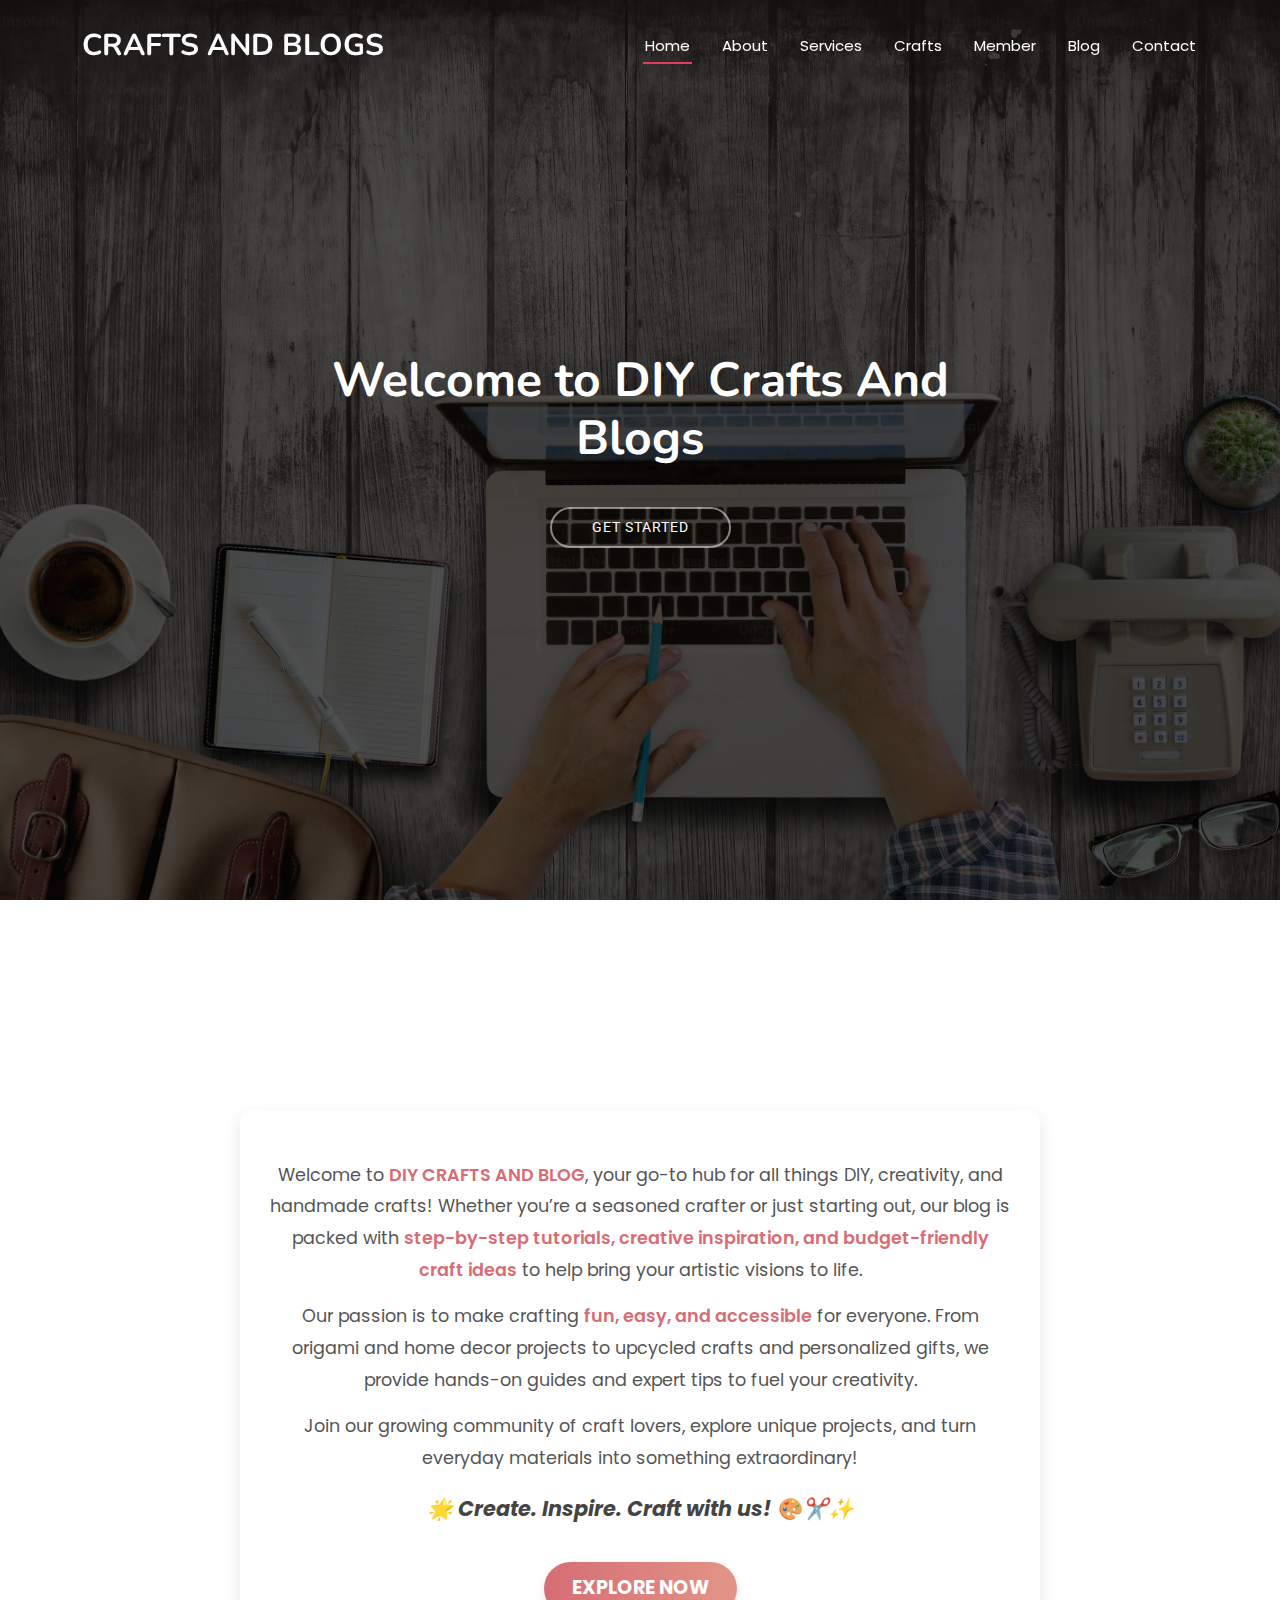
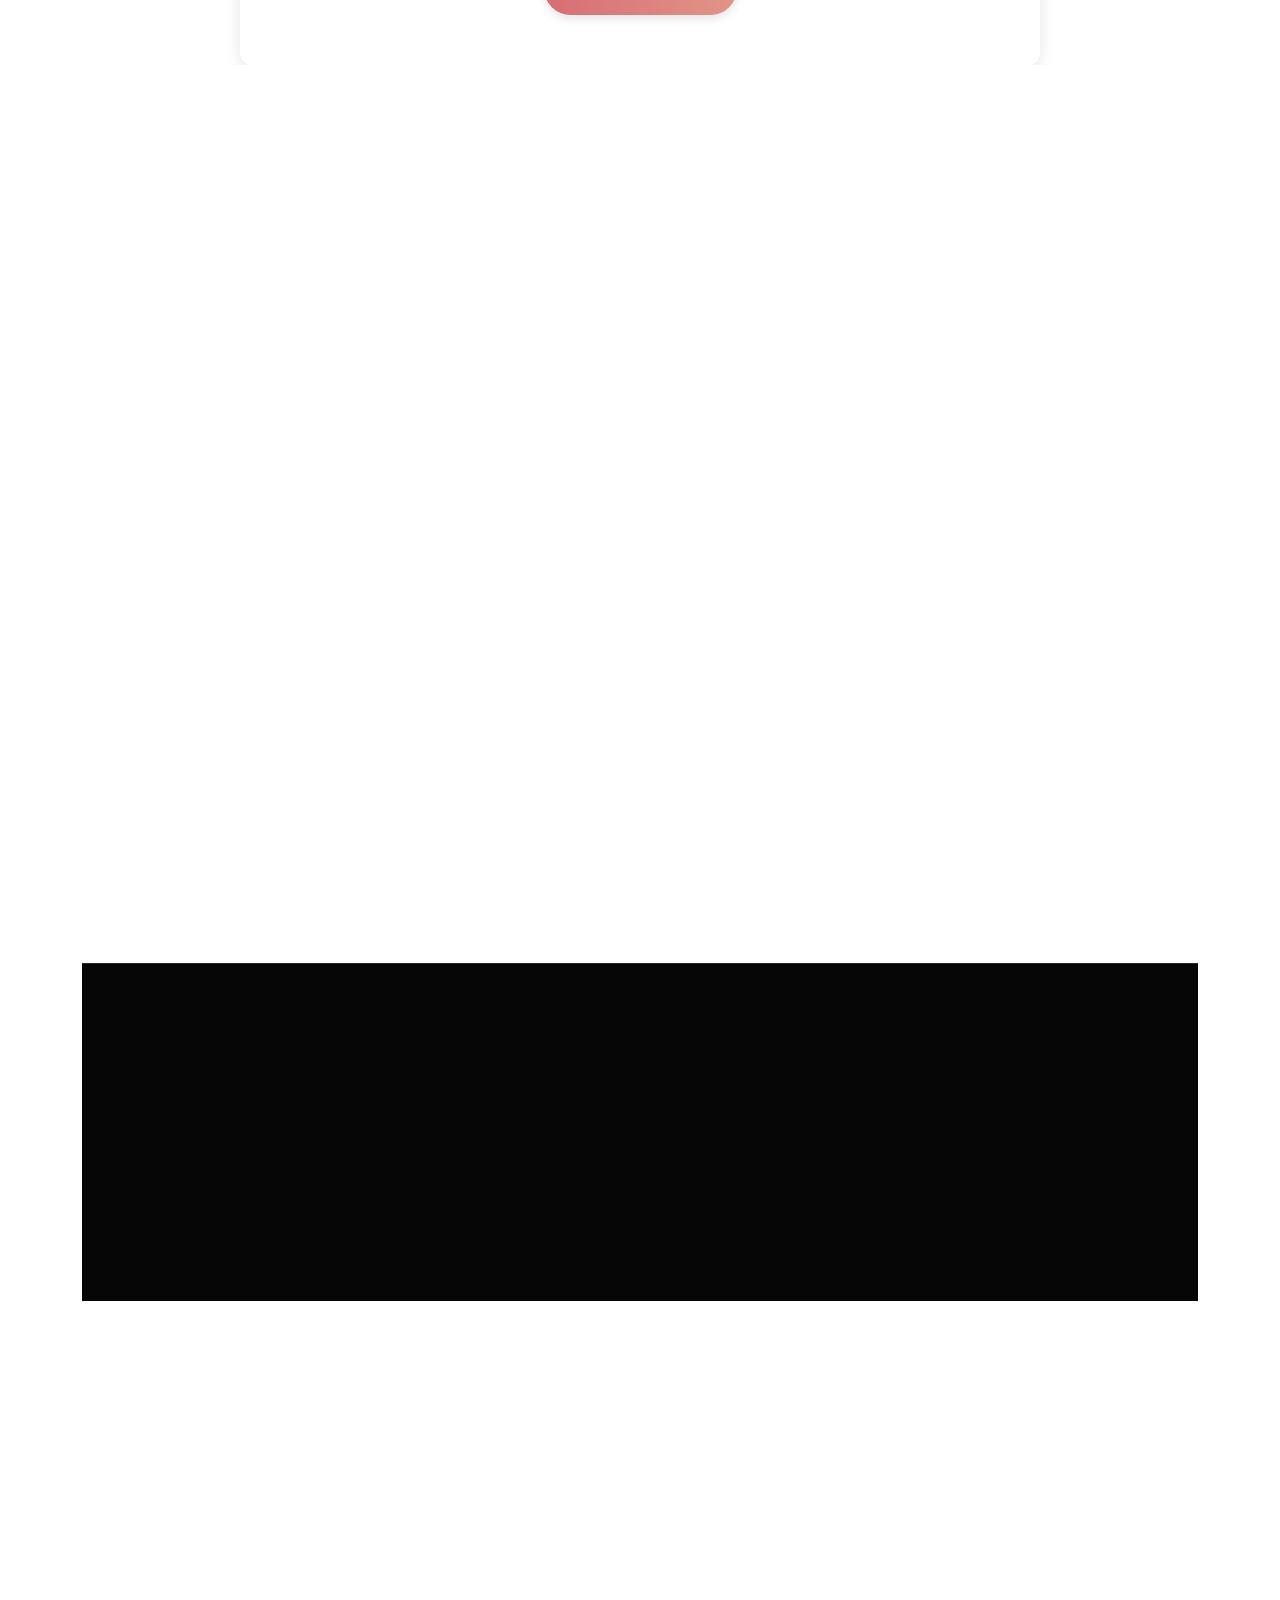
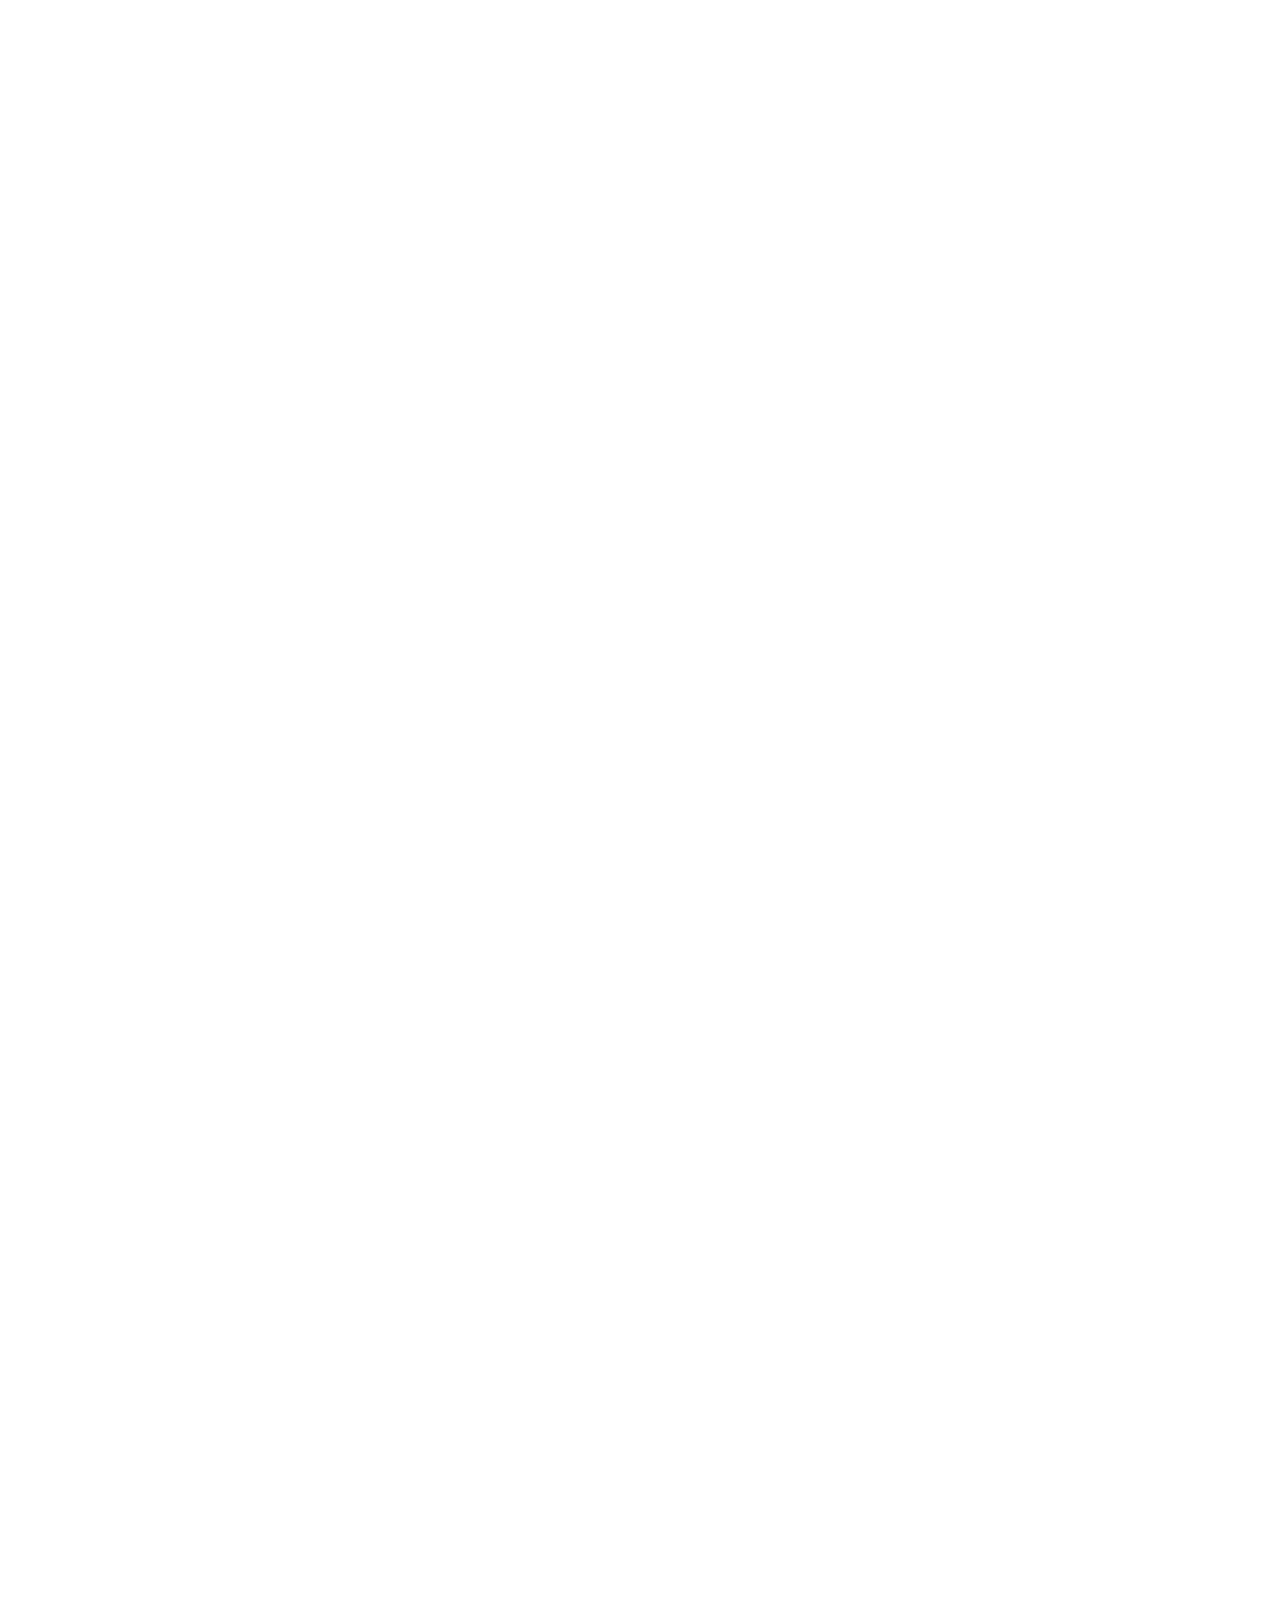
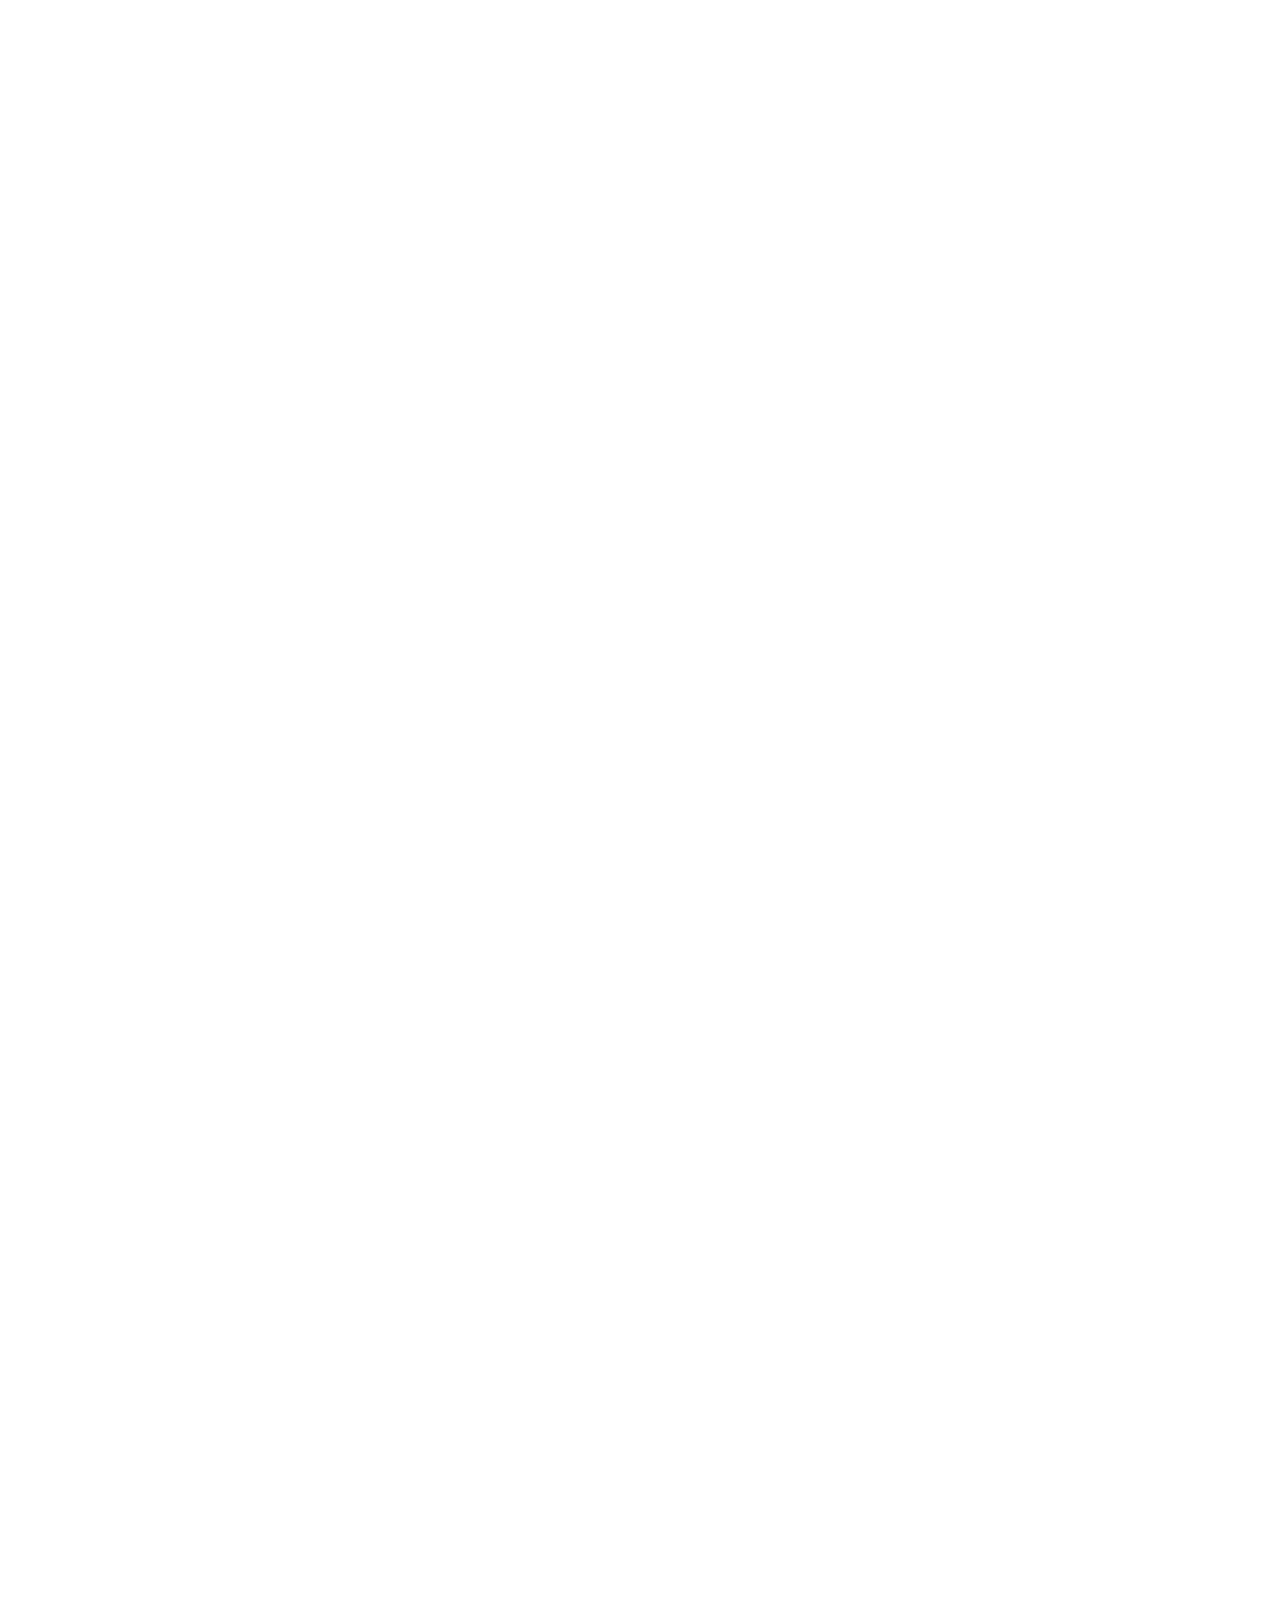
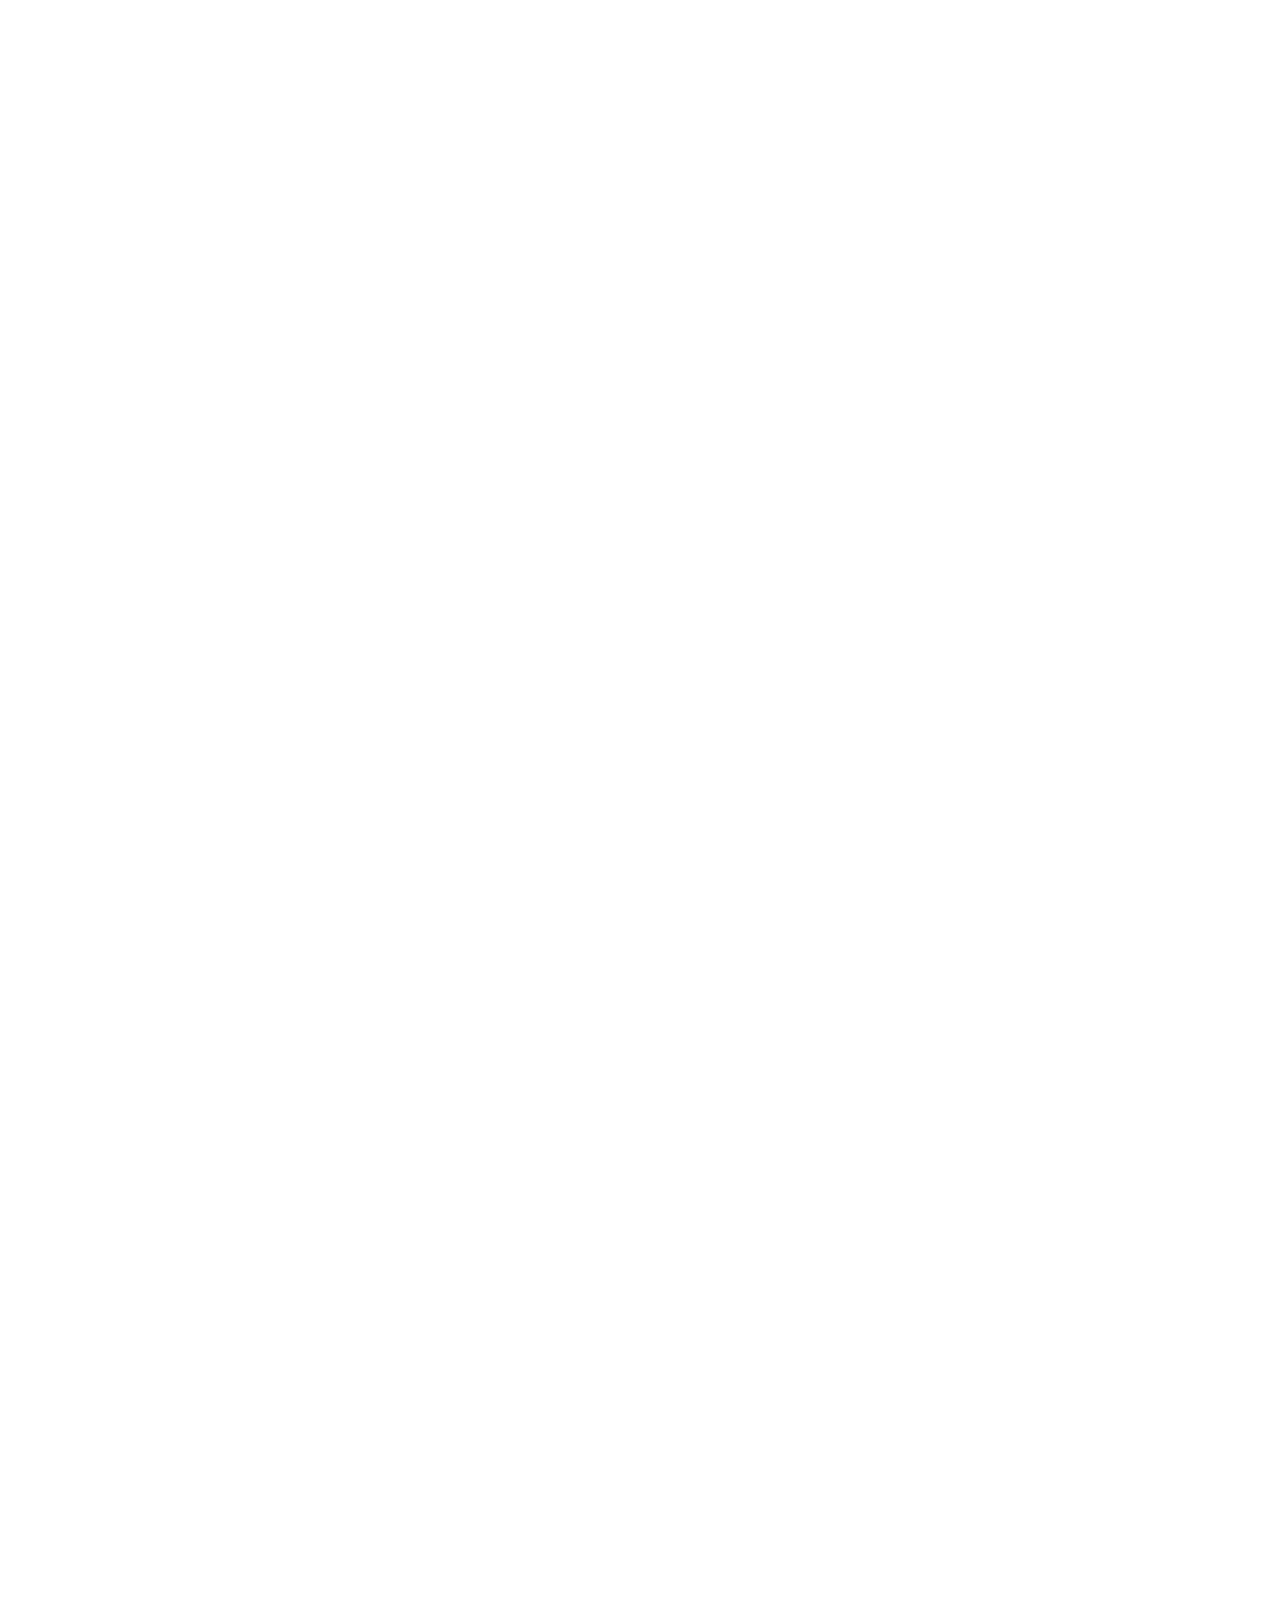
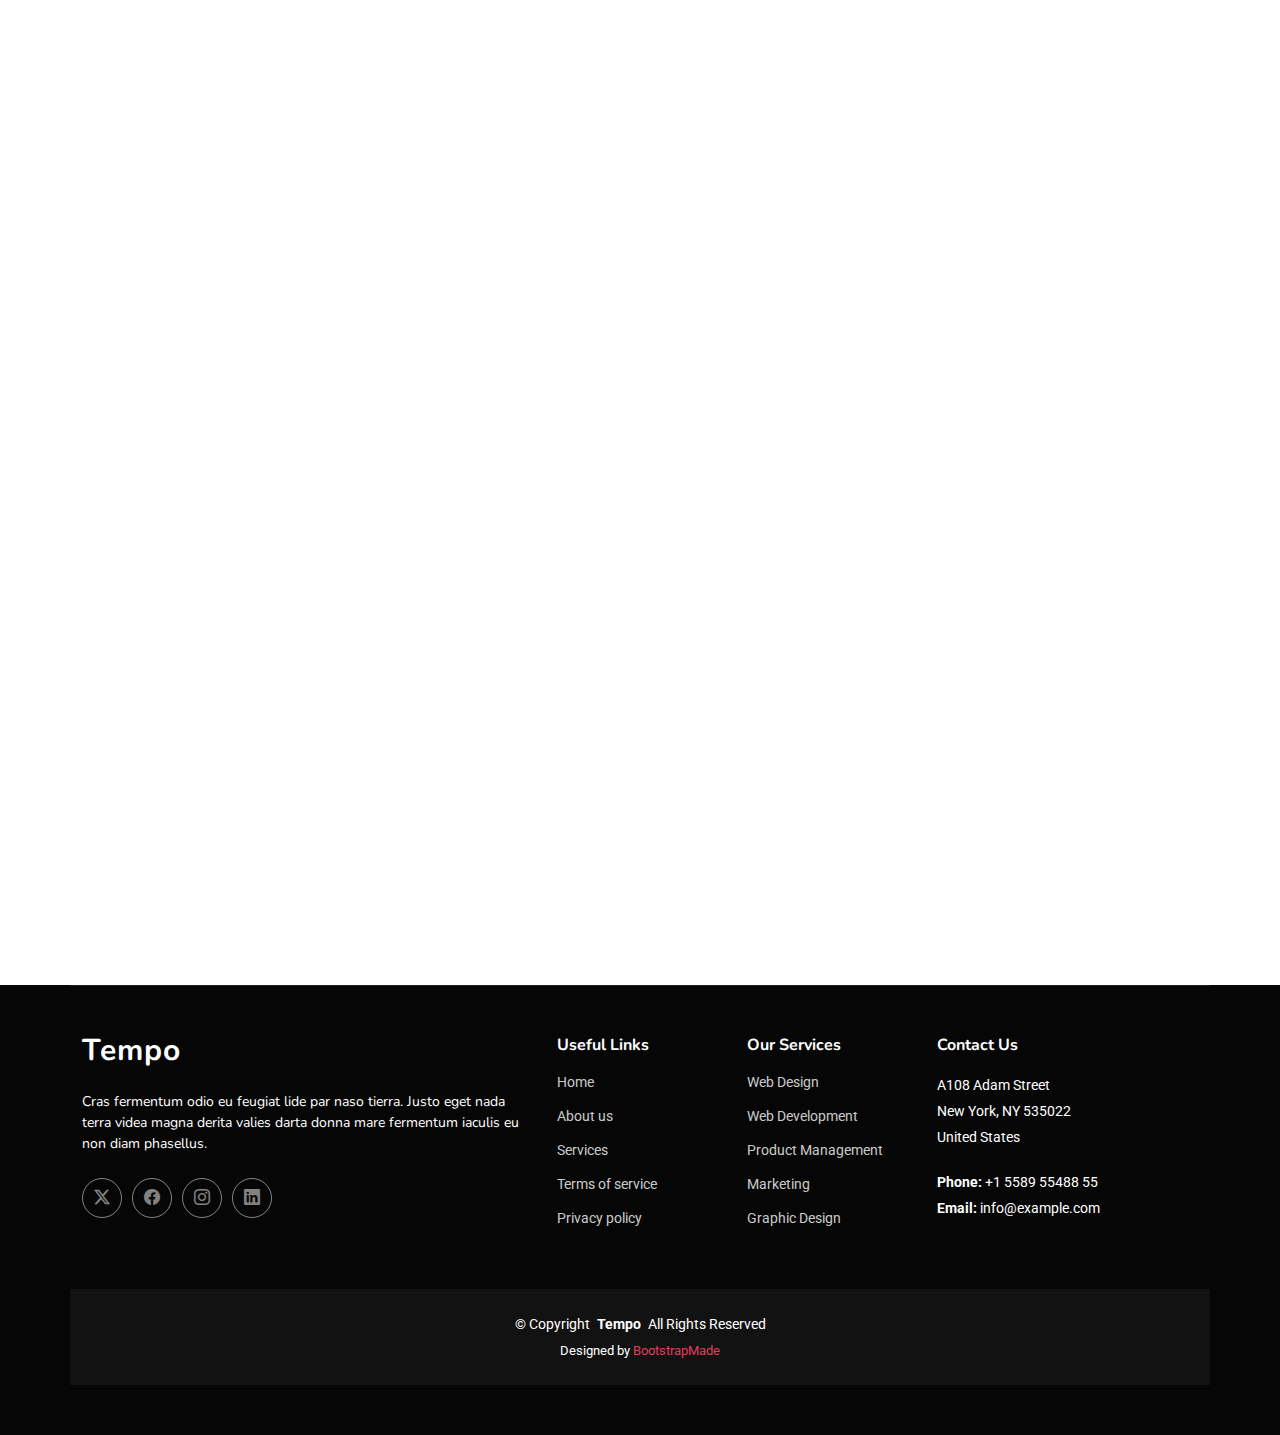
==== commit 41da863e: "blog5 info added" ====
--- a/index.html
+++ b/index.html
@@ -68,7 +68,7 @@
     <!-- Hero Section -->
     <section id="hero" class="hero section dark-background">
 
-      <img src="assets/img/DIYBLOGS.jpg" alt="" data-aos="fade-in">
+      <img src="assets/img/call-action.jpg" alt="" data-aos="fade-in">
 
       <div class="container text-center" data-aos="fade-up" data-aos-delay="100">
         <div class="row justify-content-center">
@@ -803,7 +803,7 @@
   <!-- Section Title -->
   <div class="container section-title" data-aos="fade-up">
     <h2>Pricing</h2>
-    <p><span>Affordable</span> <span class="description-title">DIY Craft Plans</span></p>
+    <p><span>Choose Your</span> <span class="description-title">Crafting Plan</span></p>
   </div><!-- End Section Title -->
 
   <div class="container" data-aos="zoom-in" data-aos-delay="100">
@@ -812,53 +812,54 @@
 
       <div class="col-lg-4">
         <div class="pricing-item">
-          <h3>Free Plan</h3>
+          <h3>Beginner Crafter</h3>
           <div class="icon">
             <i class="bi bi-box"></i>
           </div>
           <h4><sup>$</sup>0<span> / month</span></h4>
           <ul>
-            <li><i class="bi bi-check"></i> <span>Basic DIY craft tutorials</span></li>
-            <li><i class="bi bi-check"></i> <span>Free downloadable templates</span></li>
-            <li><i class="bi bi-check"></i> <span>Beginner-friendly tips</span></li>
-            <li class="na"><i class="bi bi-x"></i> <span>Exclusive video lessons</span></li>
-            <li class="na"><i class="bi bi-x"></i> <span>Live Q&A sessions</span></li>
+            <li><i class="bi bi-check"></i> <span>Access to free tutorials</span></li>
+            <li><i class="bi bi-check"></i> <span>Weekly DIY craft inspiration</span></li>
+            <li><i class="bi bi-check"></i> <span>Basic crafting tips and tricks</span></li>
+            <li class="na"><i class="bi bi-x"></i> <span>Exclusive crafting workshops</span></li>
+            <li class="na"><i class="bi bi-x"></i> <span>Advanced project blueprints</span></li>
           </ul>
-          <div class="text-center"><a href="#" class="buy-btn">Start Crafting</a></div>
+          <div class="text-center"><a href="#" class="buy-btn">Join Now</a></div>
         </div>
       </div><!-- End Pricing Item -->
 
       <div class="col-lg-4">
         <div class="pricing-item featured">
-          <h3>Hobbyist Plan</h3>
+          <h3>Crafts Enthusiast</h3>
           <div class="icon">
-            <i class="bi bi-brush"></i>
+            <i class="bi bi-rocket"></i>
           </div>
+
           <h4><sup>$</sup>19<span> / month</span></h4>
           <ul>
-            <li><i class="bi bi-check"></i> <span>Everything in Free Plan</span></li>
-            <li><i class="bi bi-check"></i> <span>Exclusive DIY craft guides</span></li>
-            <li><i class="bi bi-check"></i> <span>Step-by-step video tutorials</span></li>
-            <li><i class="bi bi-check"></i> <span>Discounts on crafting tools</span></li>
-            <li class="na"><i class="bi bi-x"></i> <span>Access to live workshops</span></li>
+            <li><i class="bi bi-check"></i> <span>Everything in Beginner Crafter</span></li>
+            <li><i class="bi bi-check"></i> <span>Access to premium tutorials</span></li>
+            <li><i class="bi bi-check"></i> <span>Monthly exclusive crafting guides</span></li>
+            <li><i class="bi bi-check"></i> <span>Crafting supplies discount</span></li>
+            <li><i class="bi bi-check"></i> <span>Weekly live DIY sessions</span></li>
           </ul>
-          <div class="text-center"><a href="#" class="buy-btn">Get Started</a></div>
+          <div class="text-center"><a href="#" class="buy-btn">Join Now</a></div>
         </div>
       </div><!-- End Pricing Item -->
 
       <div class="col-lg-4">
         <div class="pricing-item">
-          <h3>Pro Crafter Plan</h3>
+          <h3>Pro Crafter</h3>
           <div class="icon">
-            <i class="bi bi-scissors"></i>
+            <i class="bi bi-send"></i>
           </div>
           <h4><sup>$</sup>39<span> / month</span></h4>
           <ul>
-            <li><i class="bi bi-check"></i> <span>Everything in Hobbyist Plan</span></li>
-            <li><i class="bi bi-check"></i> <span>Advanced crafting techniques</span></li>
-            <li><i class="bi bi-check"></i> <span>Live Q&A and mentorship</span></li>
-            <li><i class="bi bi-check"></i> <span>Exclusive printable designs</span></li>
-            <li><i class="bi bi-check"></i> <span>Monthly live DIY workshops</span></li>
+            <li><i class="bi bi-check"></i> <span>Everything in Crafts Enthusiast</span></li>
+            <li><i class="bi bi-check"></i> <span>Exclusive access to expert workshops</span></li>
+            <li><i class="bi bi-check"></i> <span>Monthly crafting challenges</span></li>
+            <li><i class="bi bi-check"></i> <span>Advanced project blueprints and resources</span></li>
+            <li><i class="bi bi-check"></i> <span>Personalized crafting coaching</span></li>
           </ul>
           <div class="text-center"><a href="#" class="buy-btn">Join Now</a></div>
         </div>
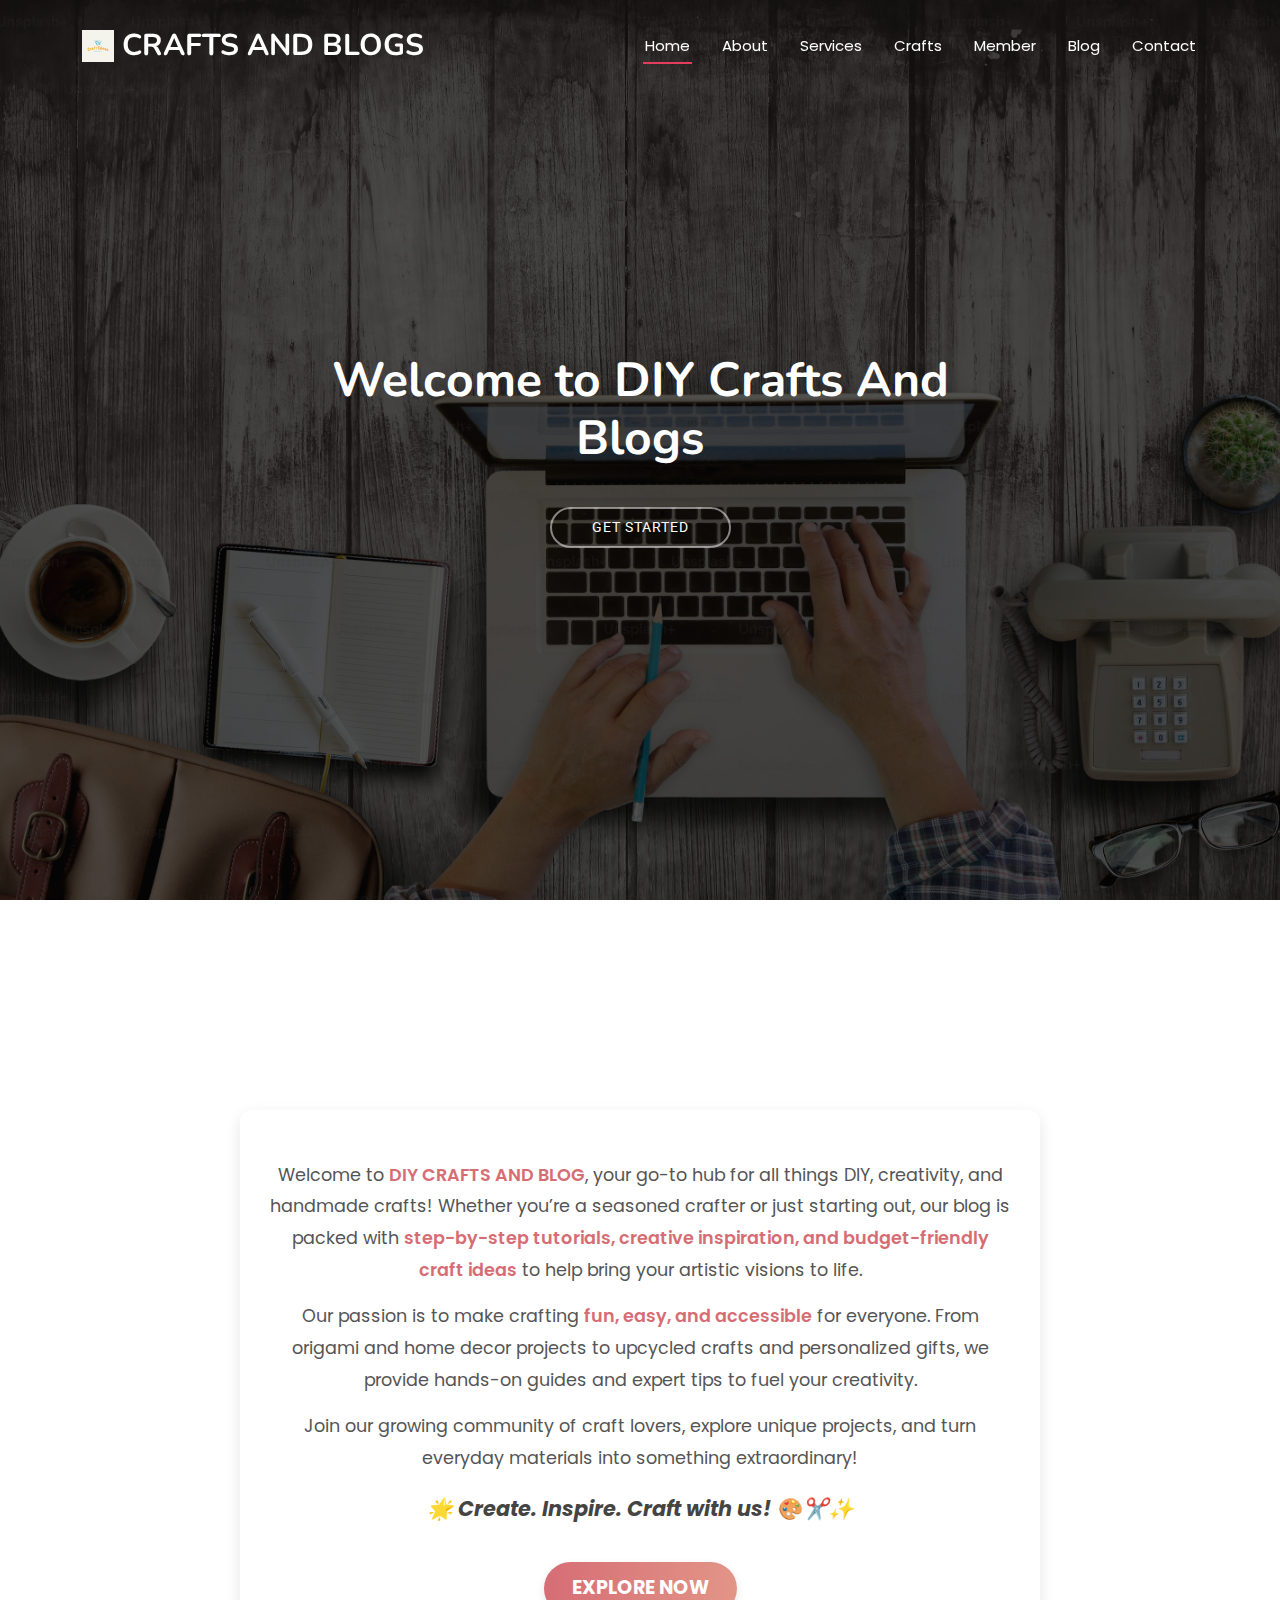
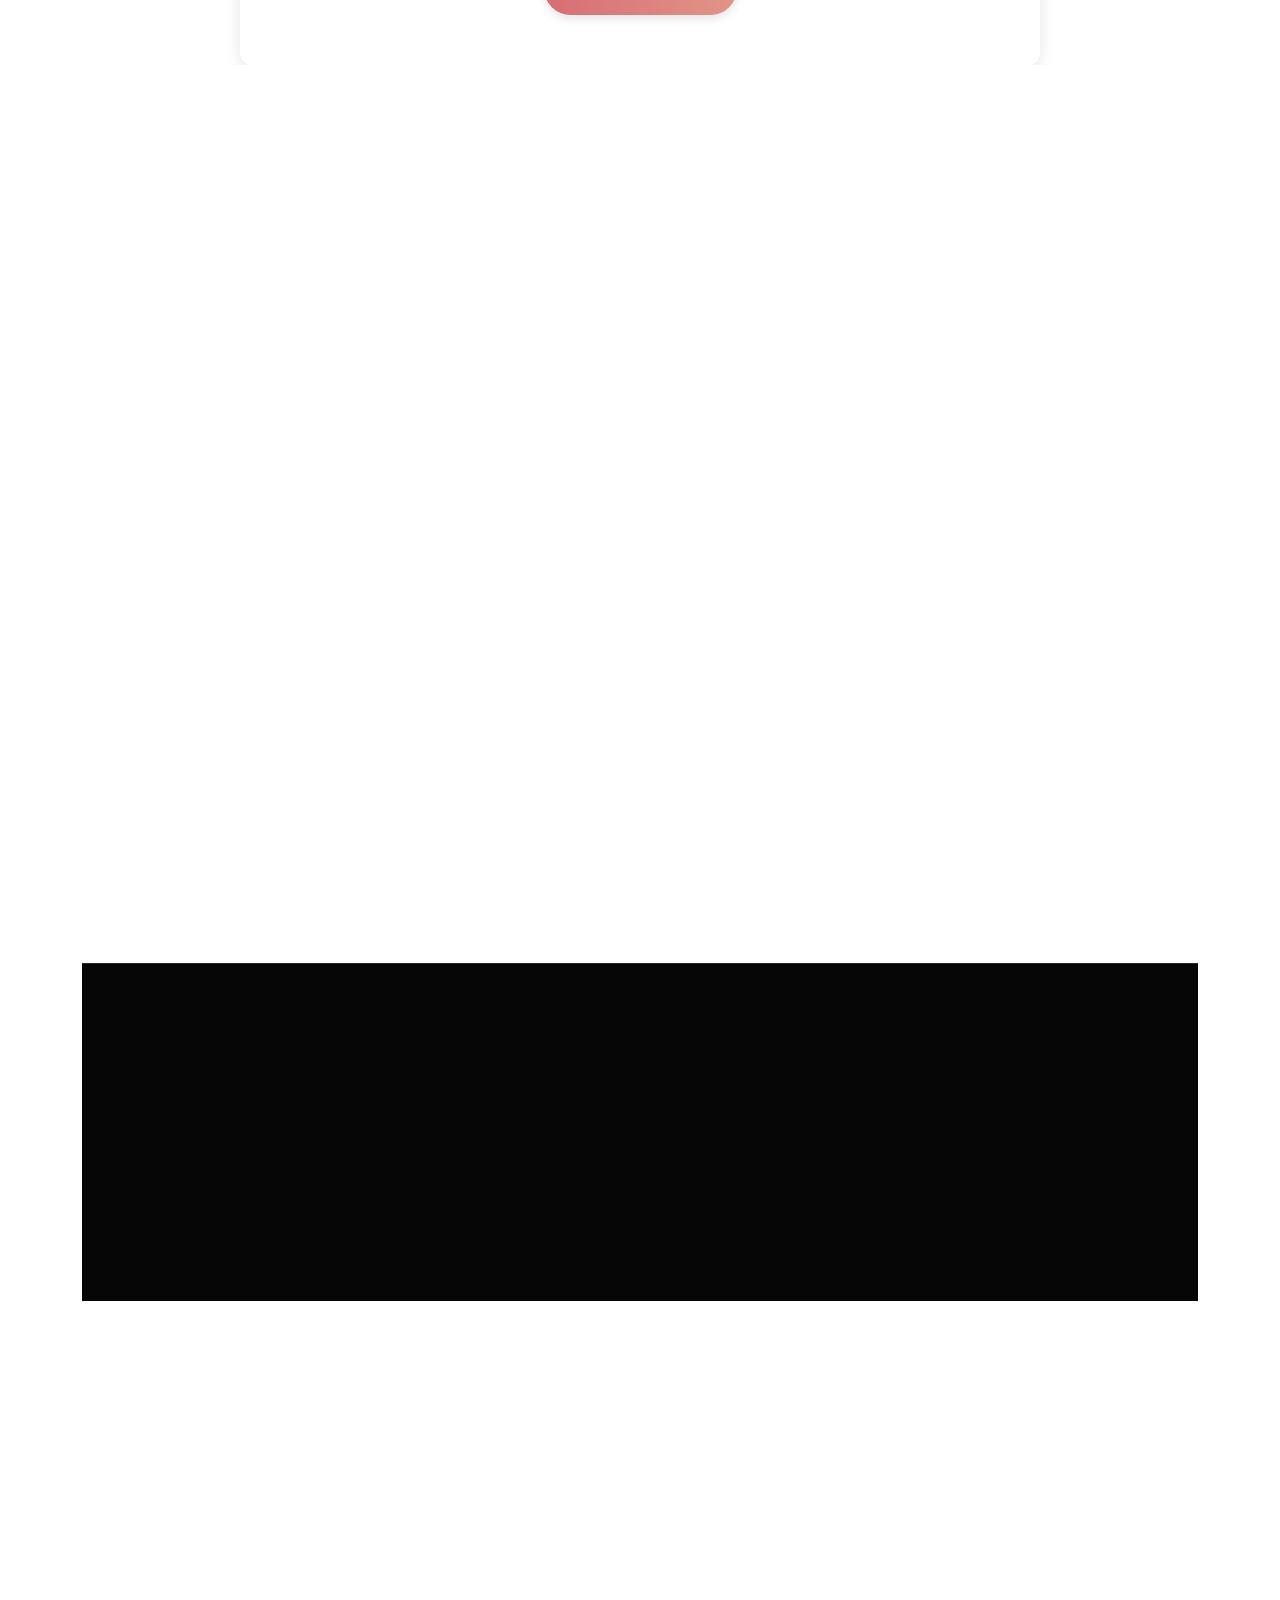
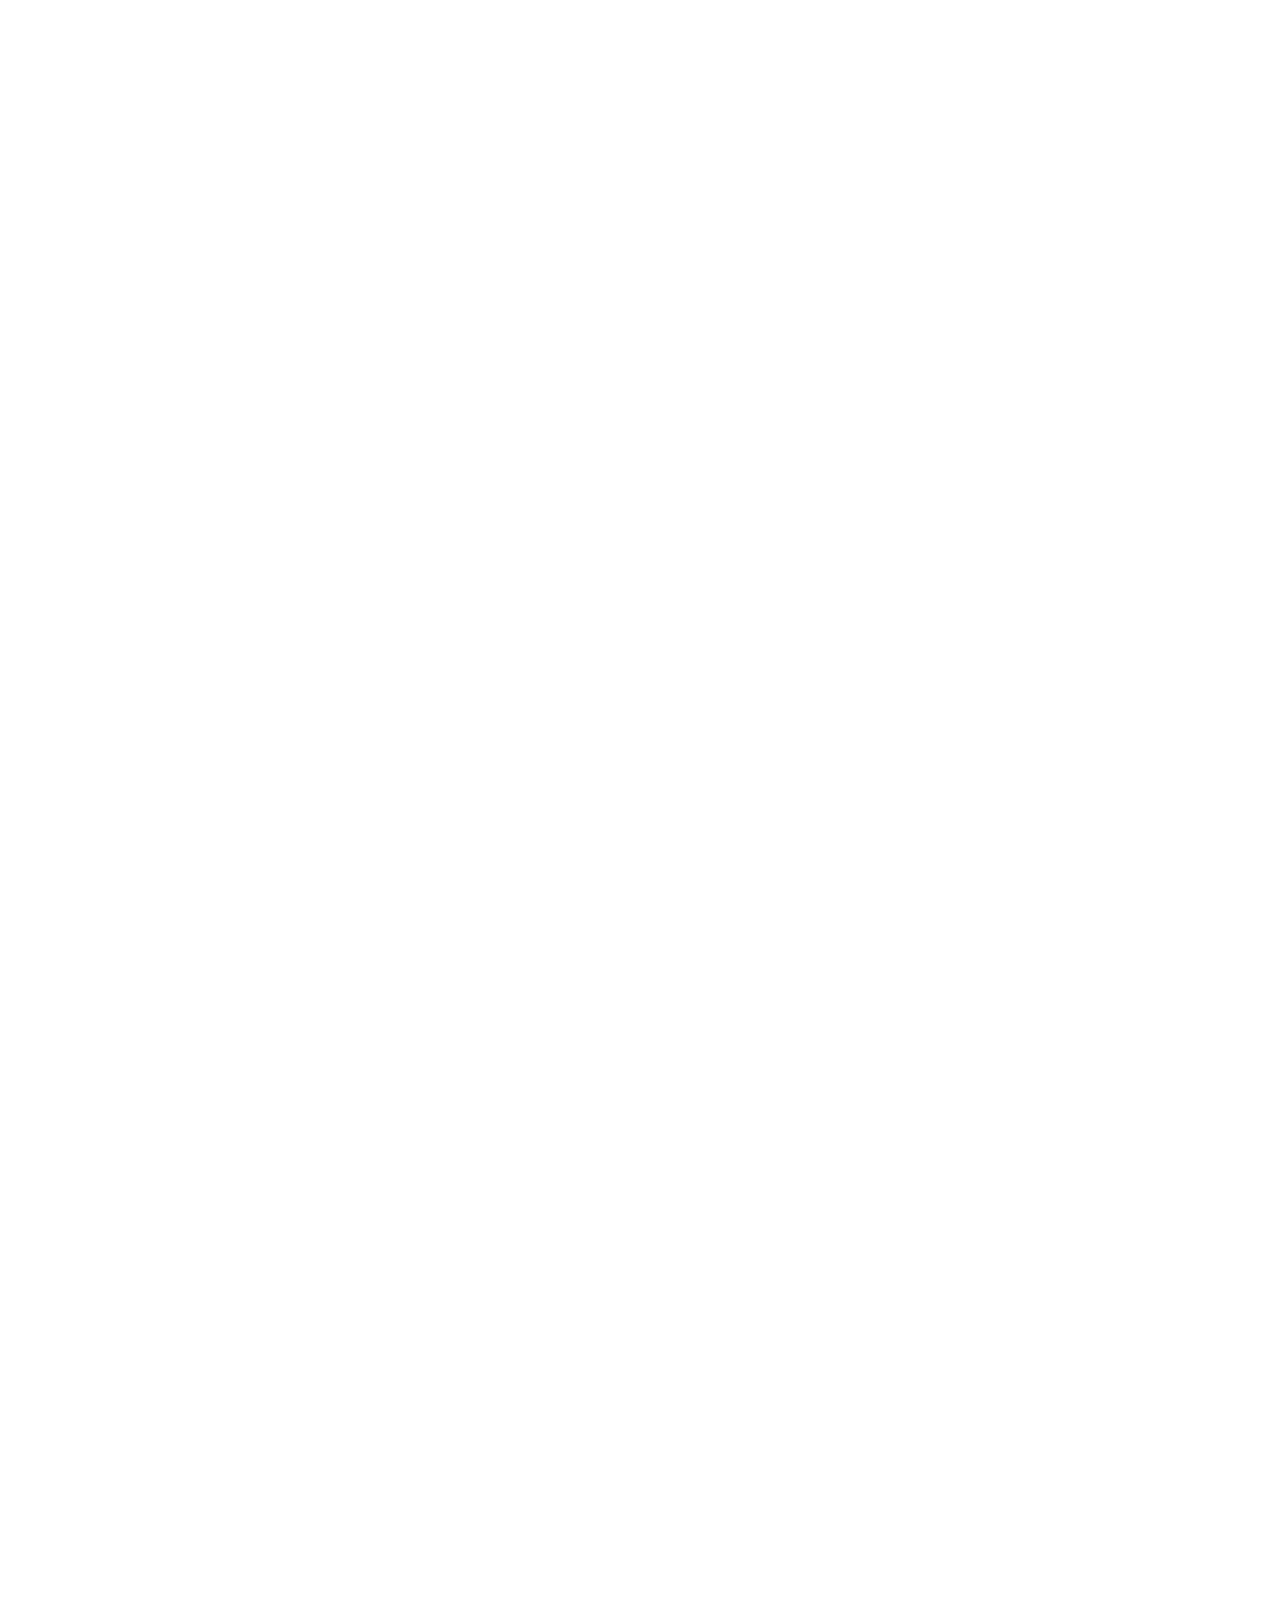
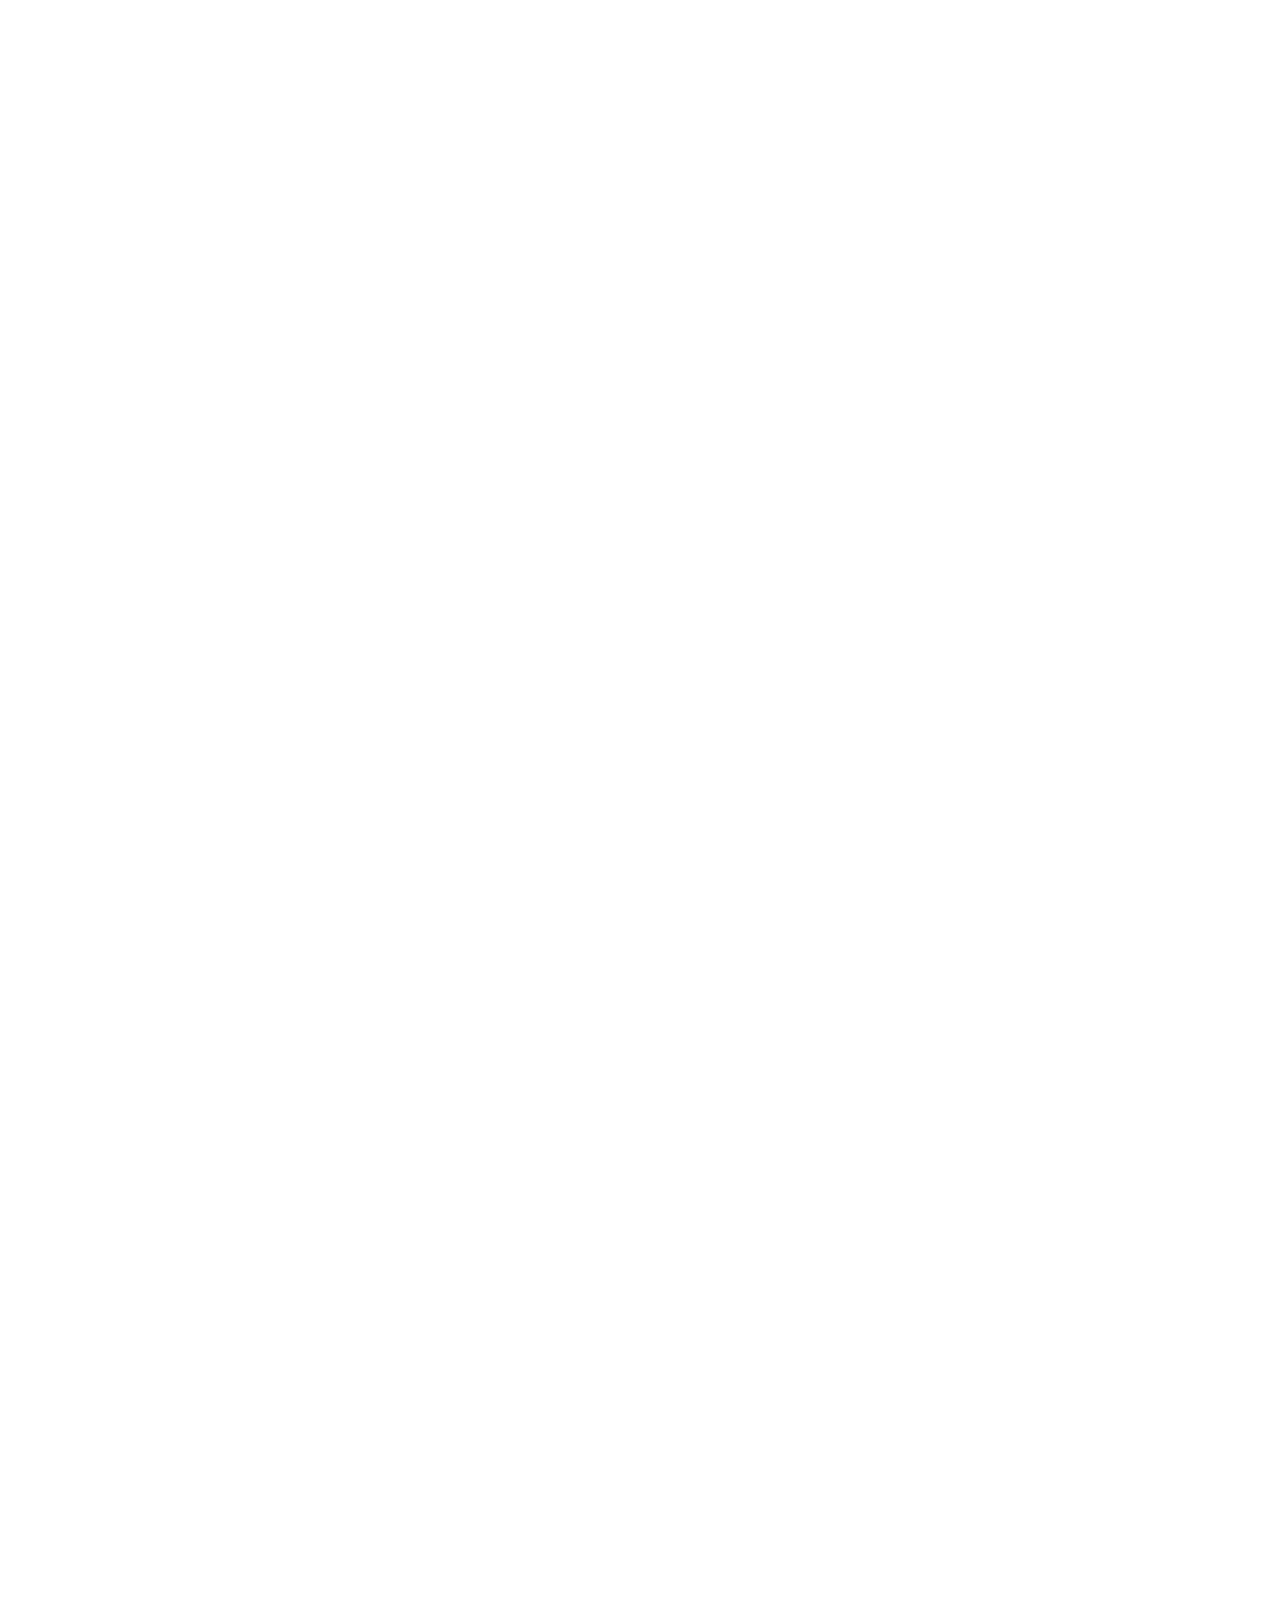
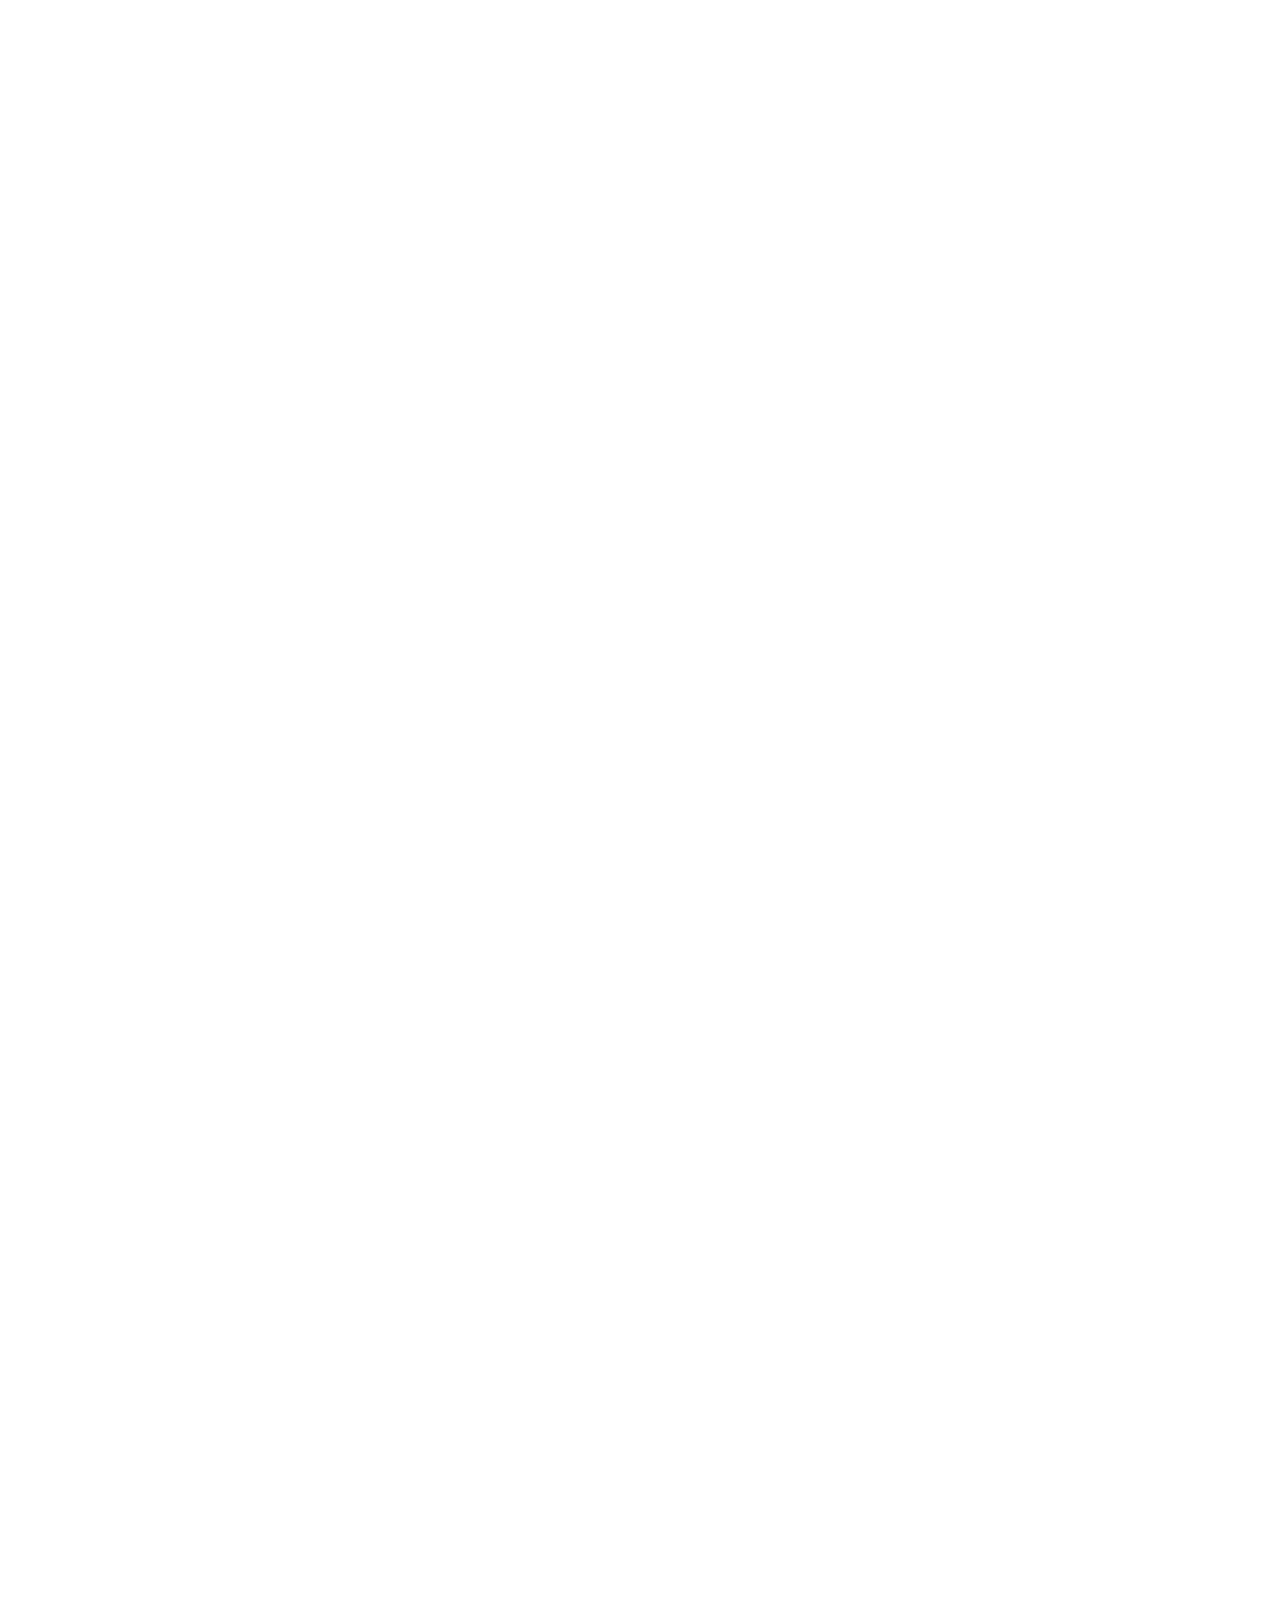
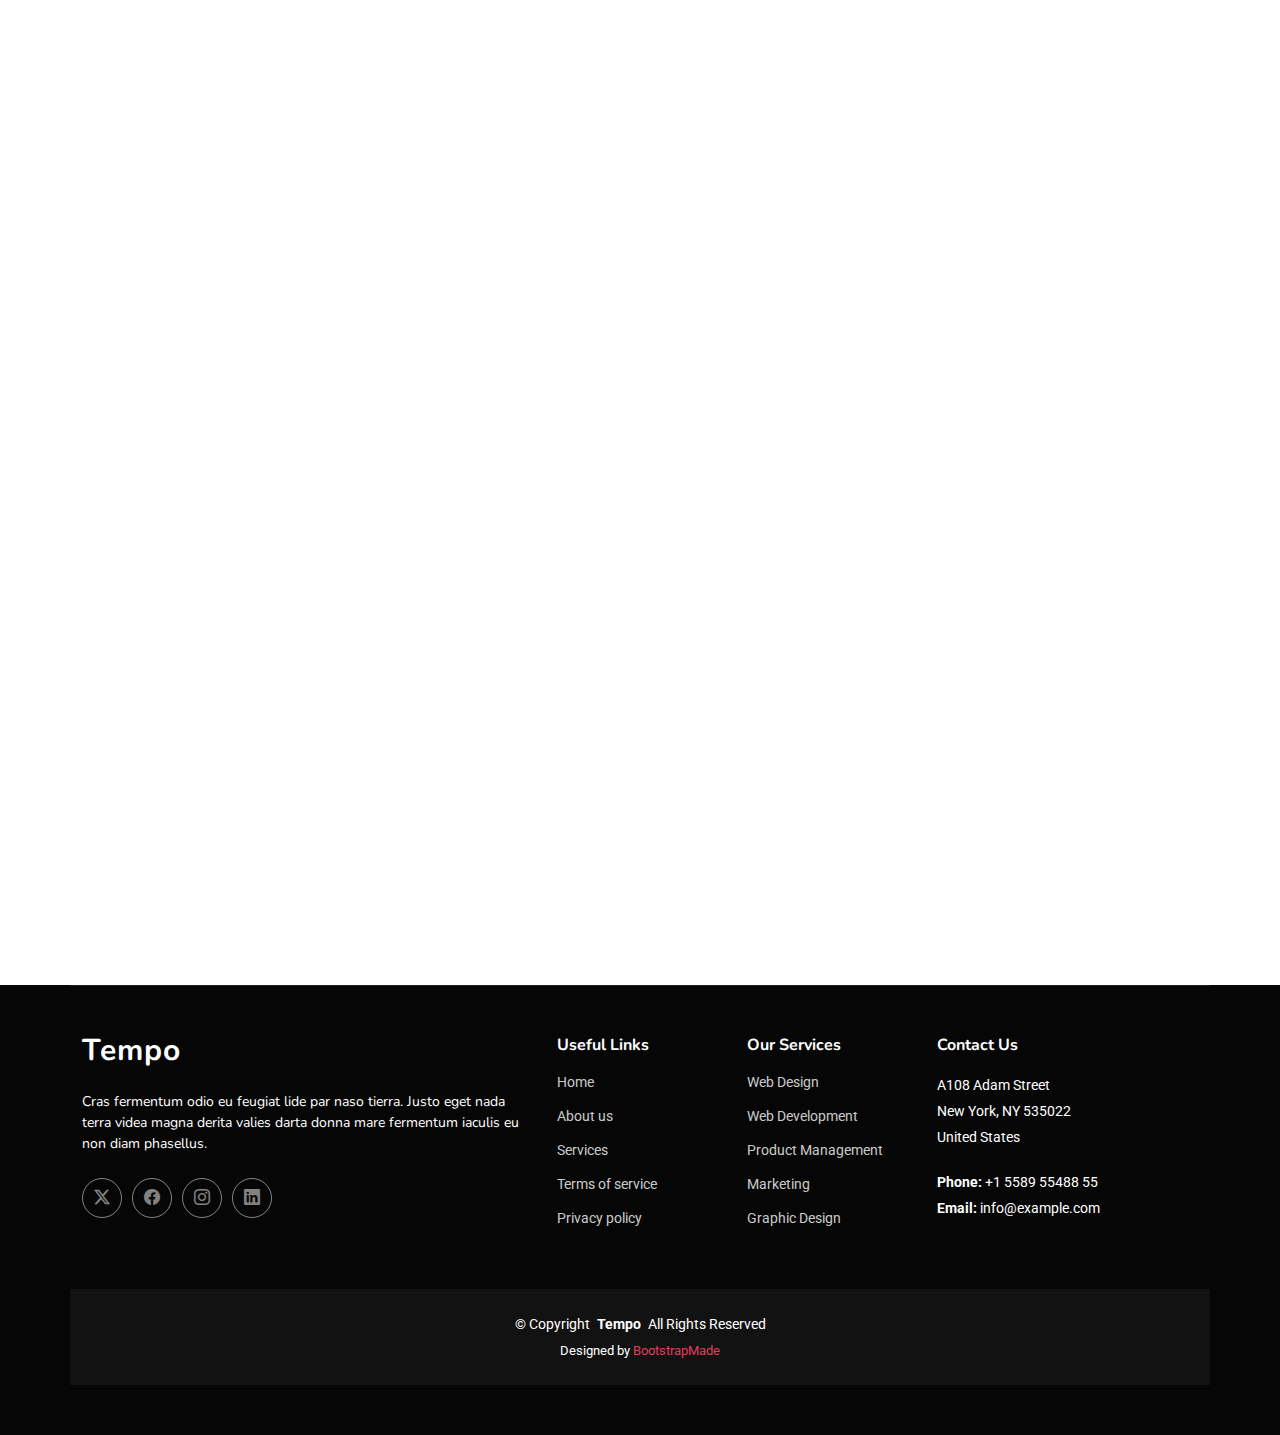
==== commit ff08d43a: "blog6 info added" ====
--- a/index.html
+++ b/index.html
@@ -43,7 +43,7 @@
 
       <a href="index.html" class="logo d-flex align-items-center">
         <!-- Uncomment the line below if you also wish to use an image logo -->
-        <!-- <img src="assets/img/logo.png" alt=""> -->
+        <img src="assets/img/crafts logo.jpg" alt="">
         <h1 class="sitename">Crafts And Blogs</h1>
       </a>
 
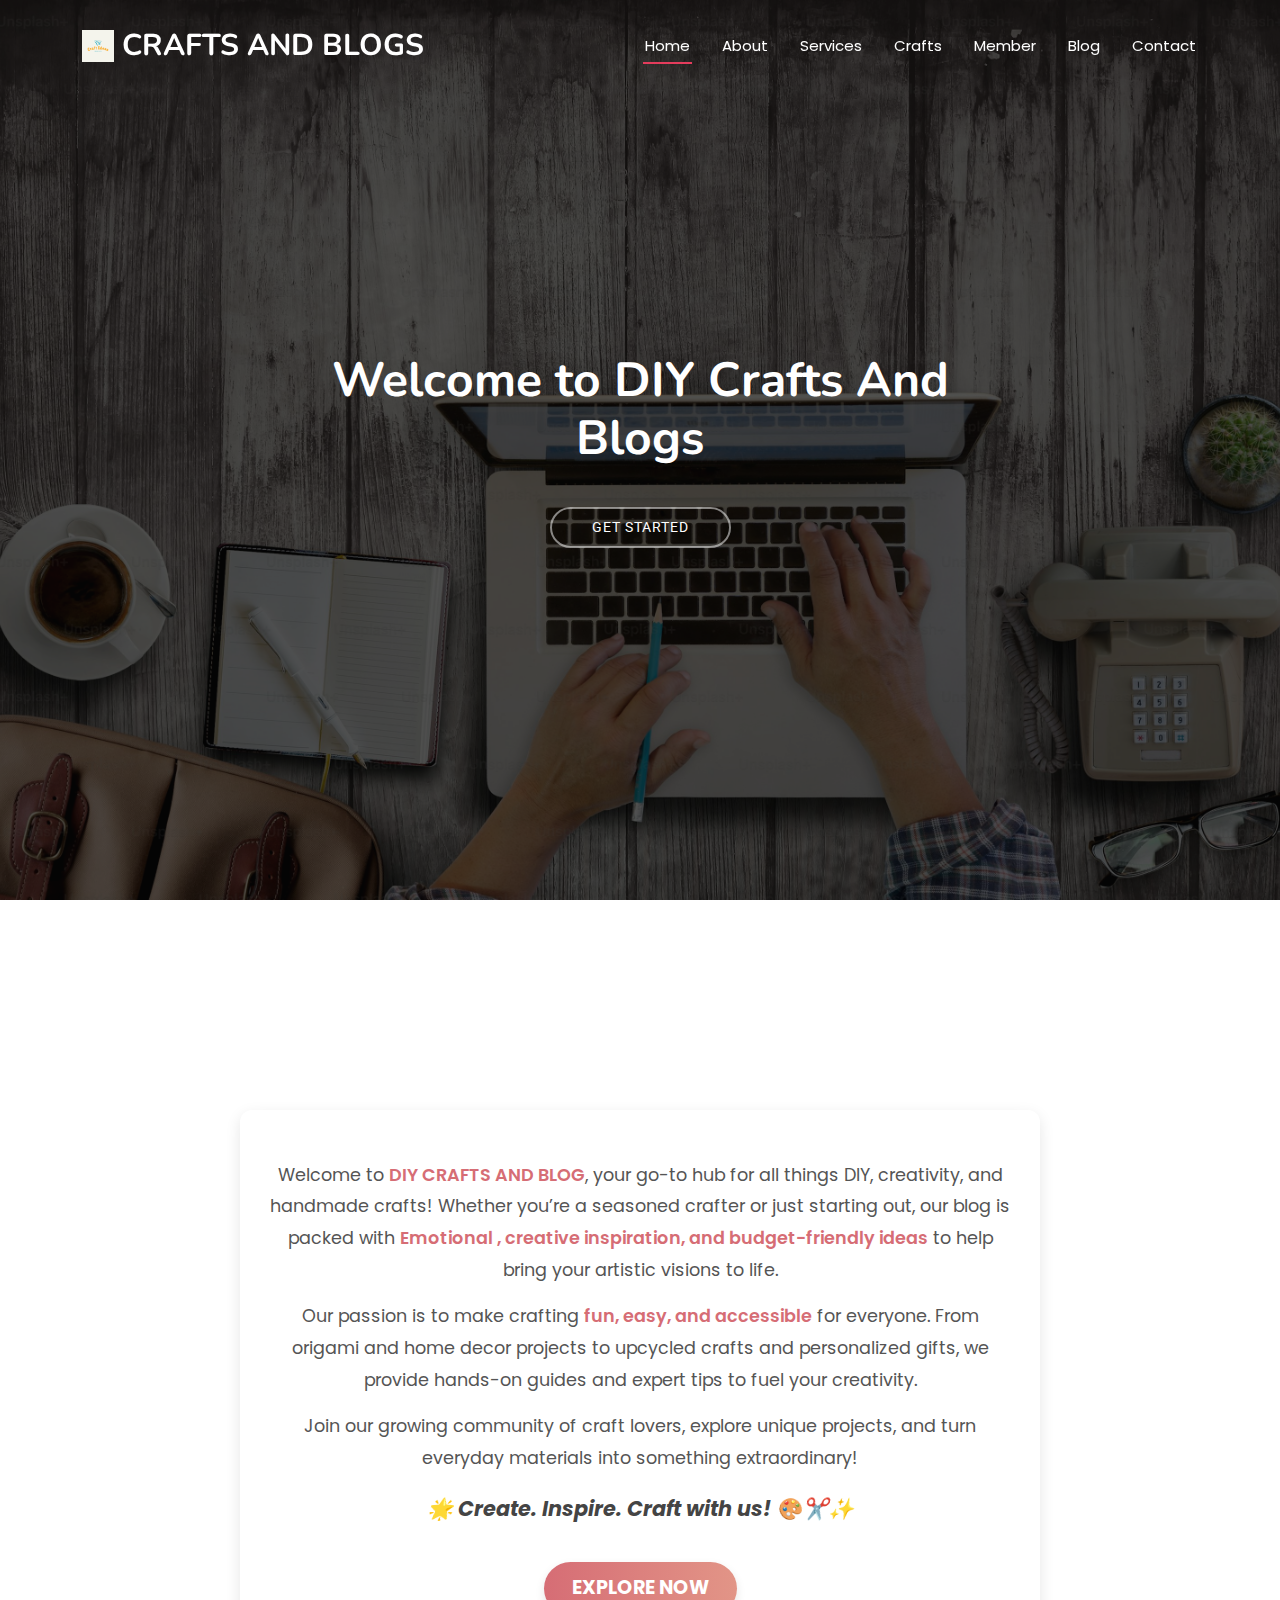
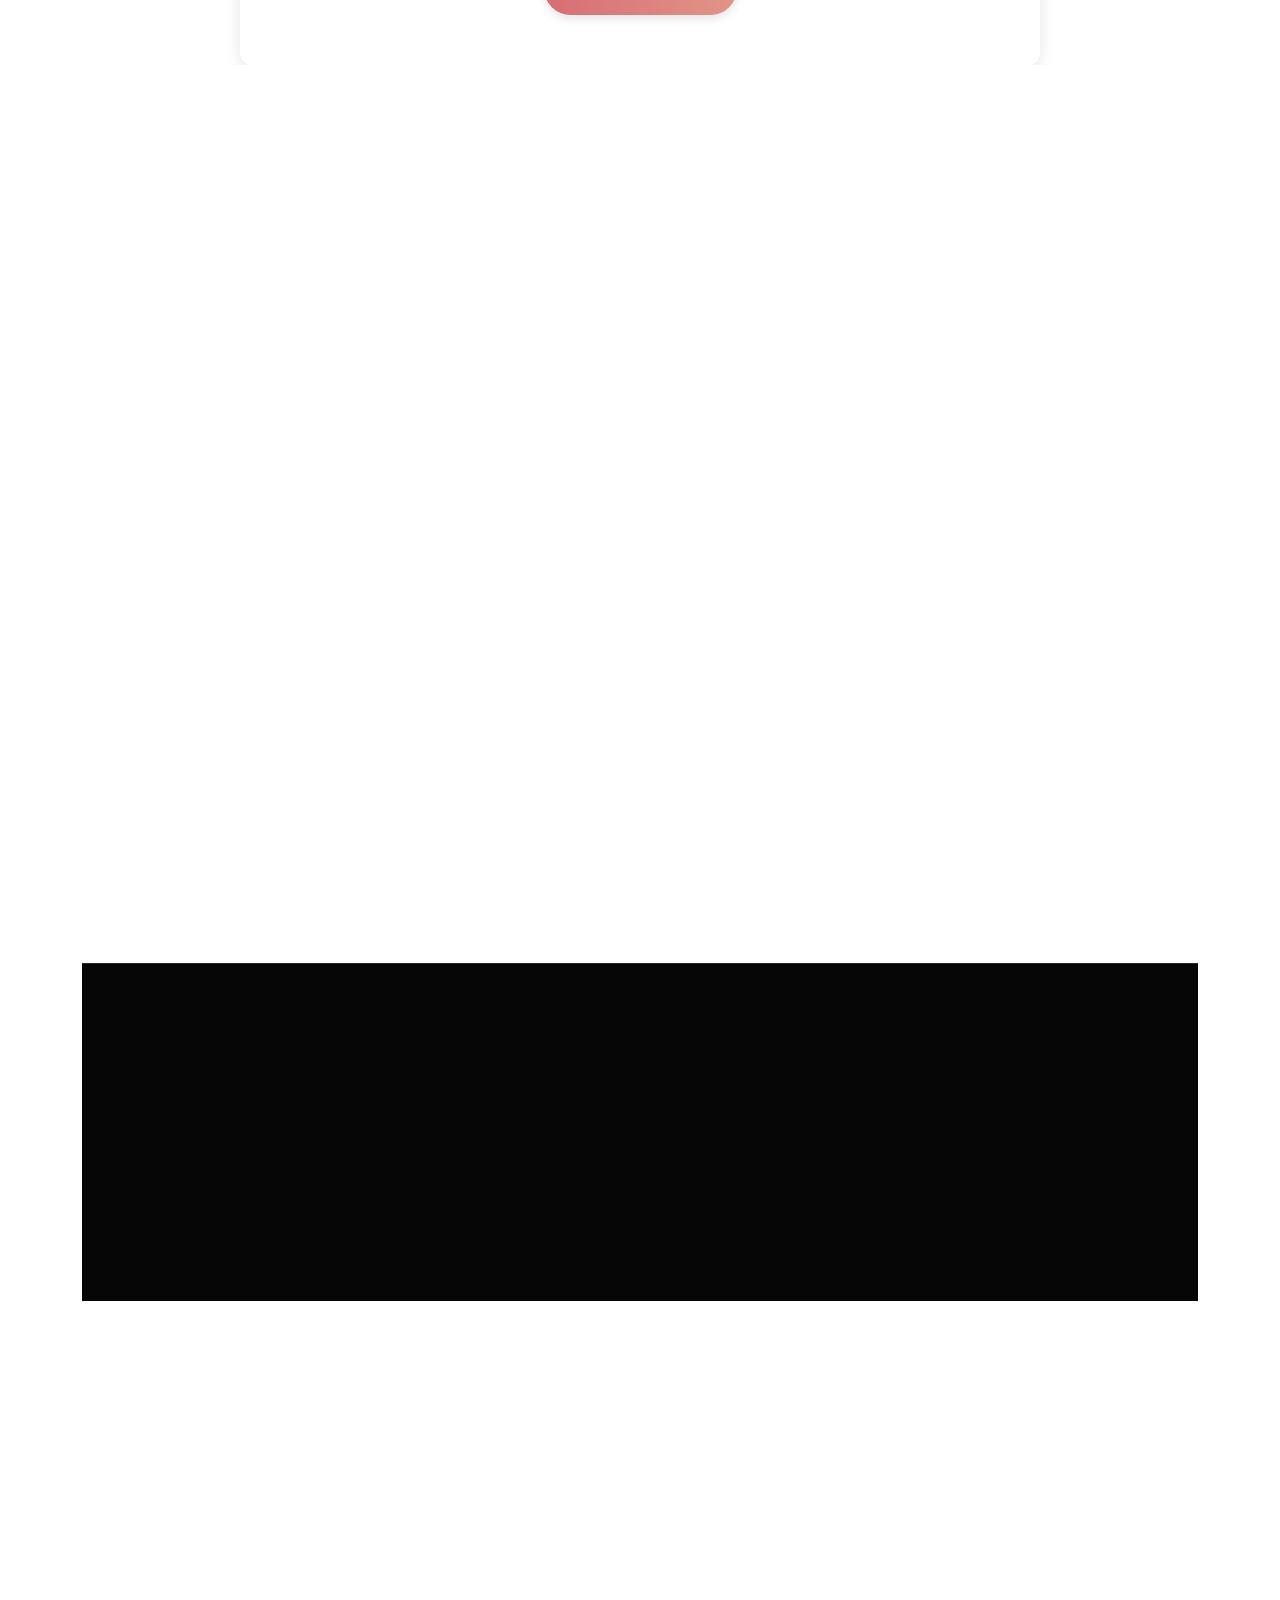
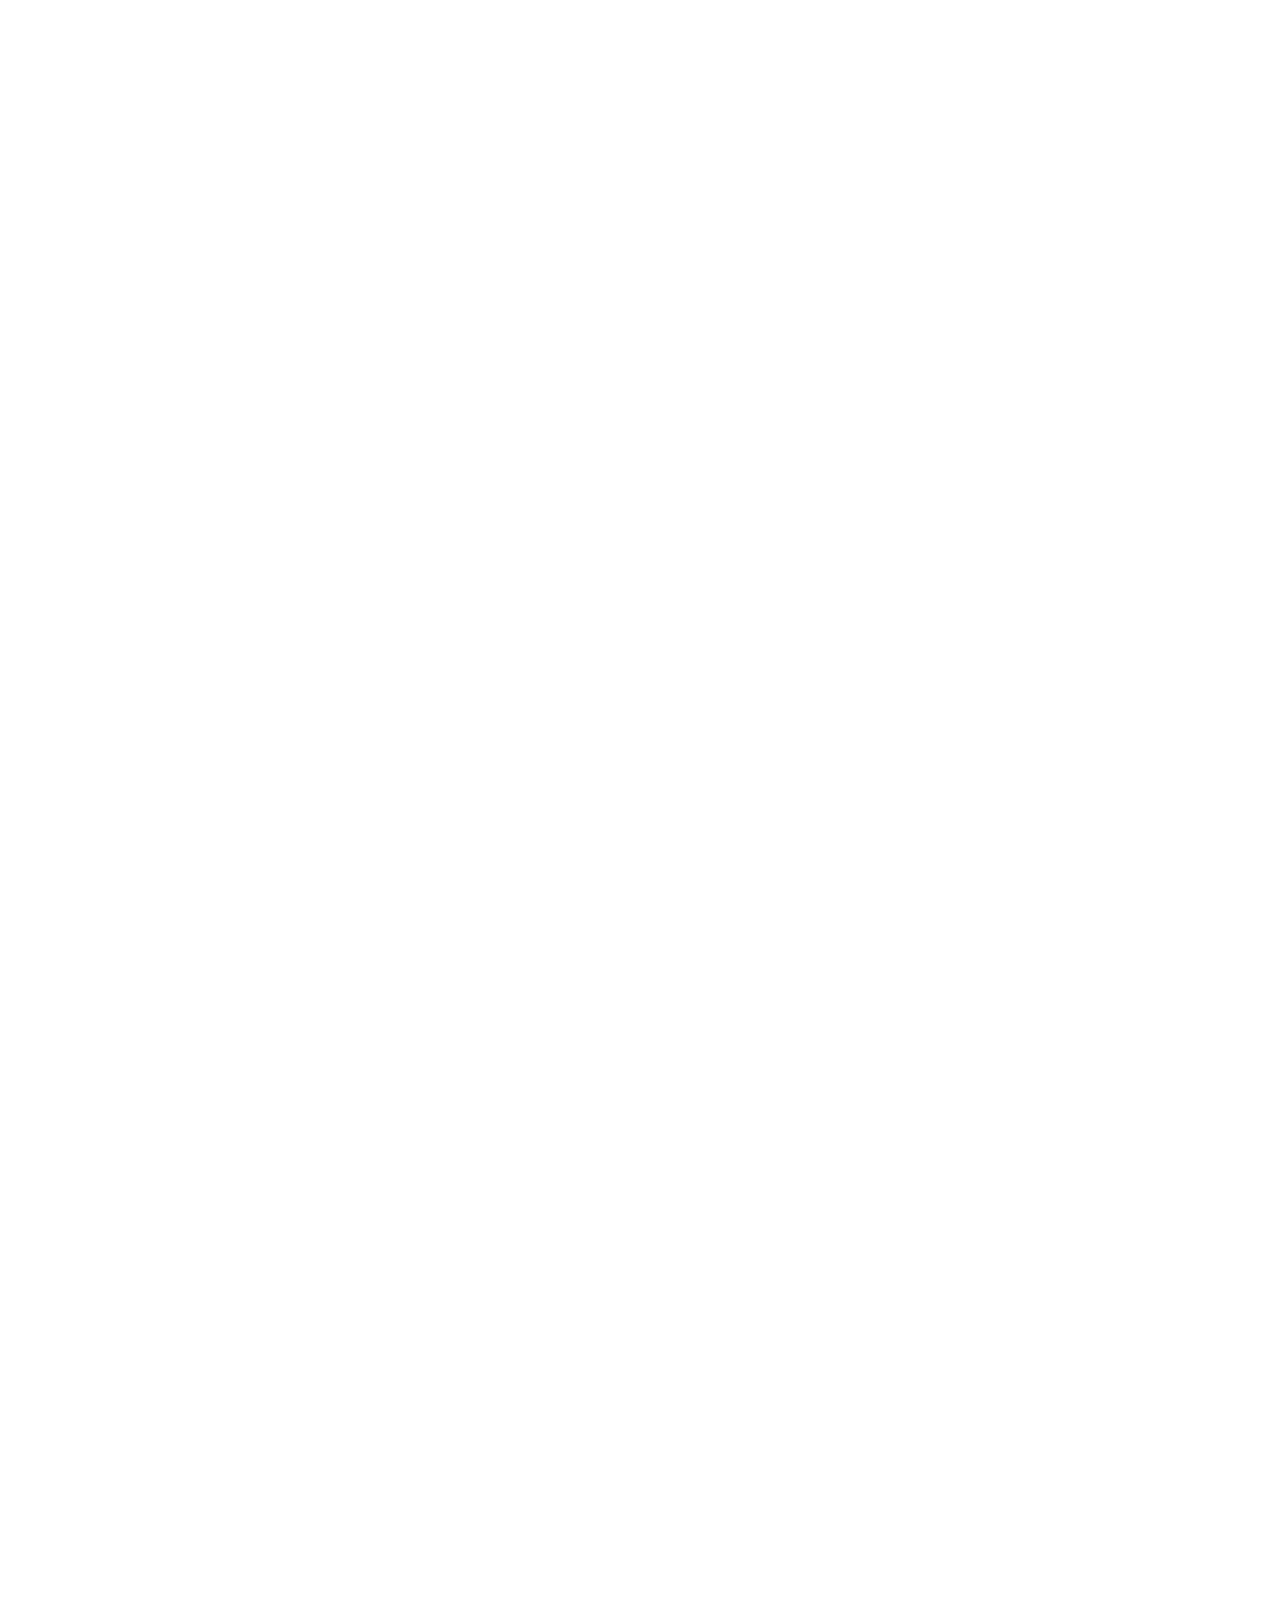
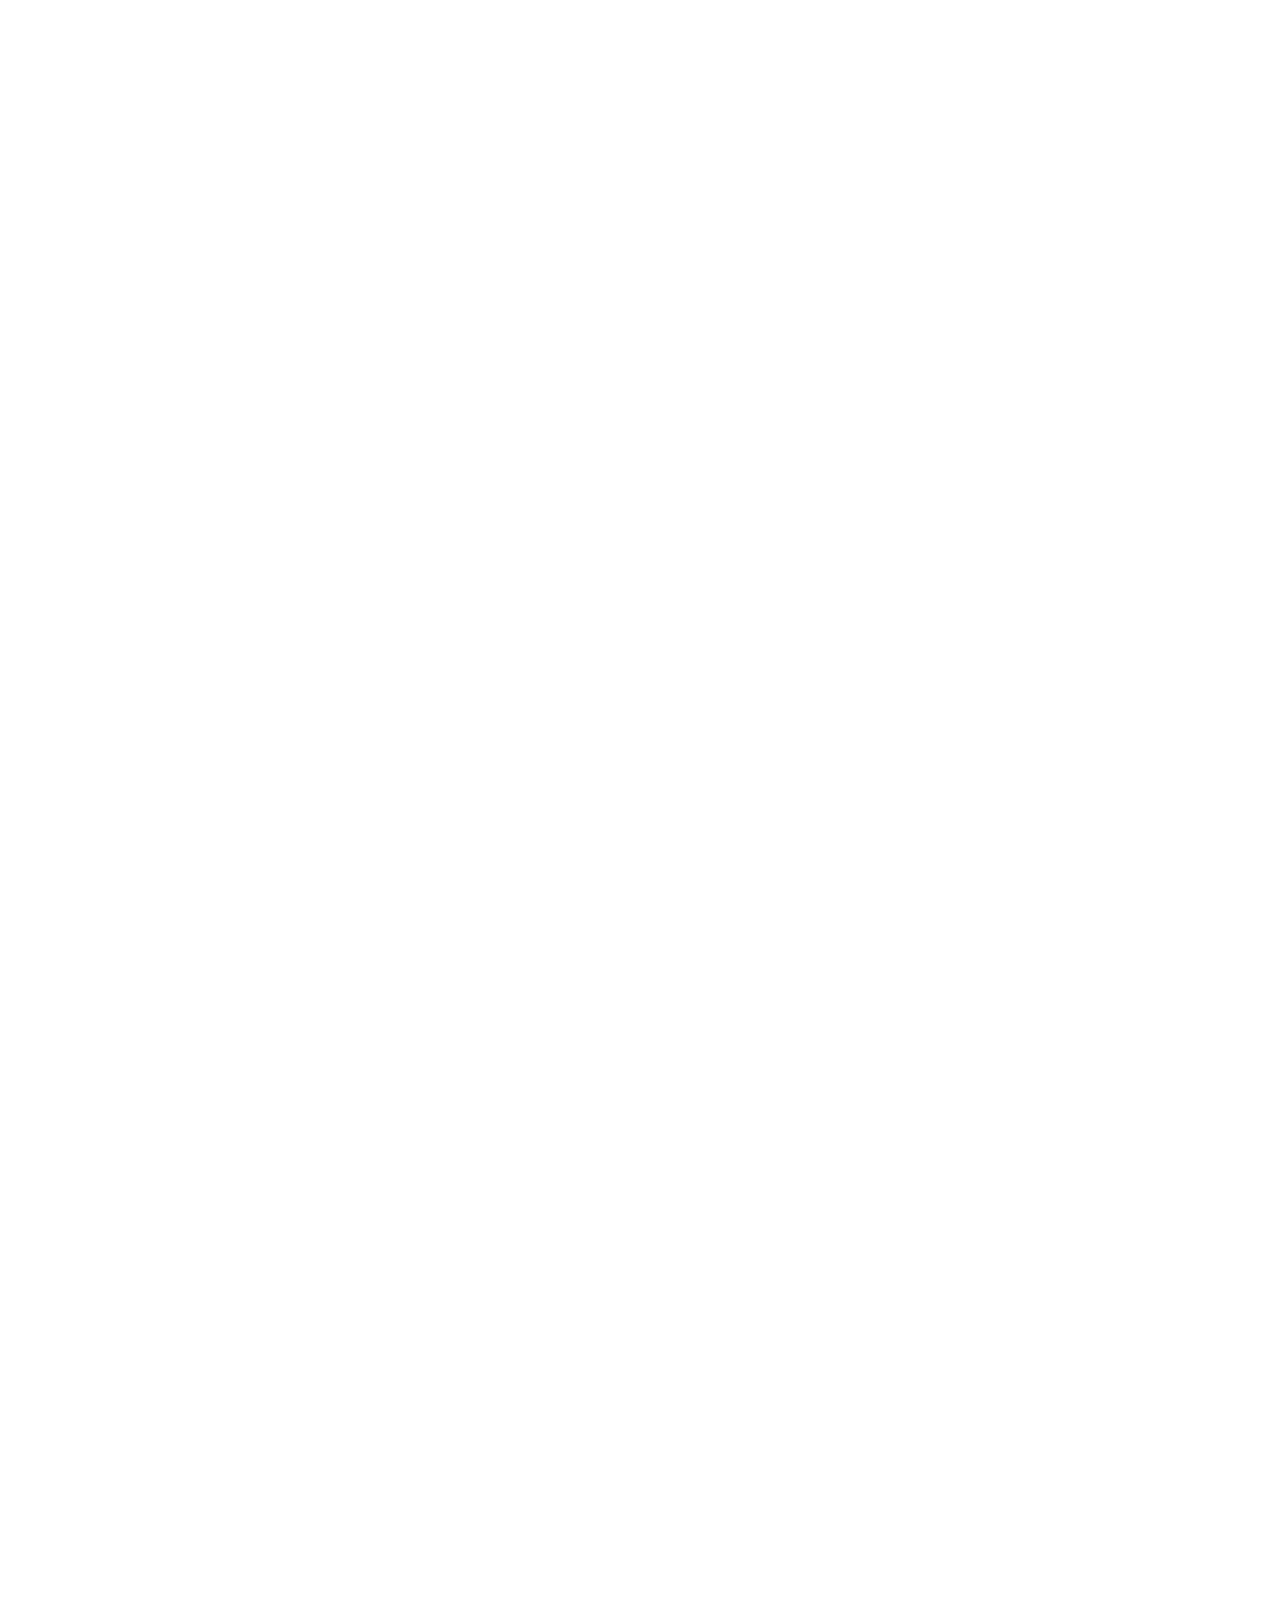
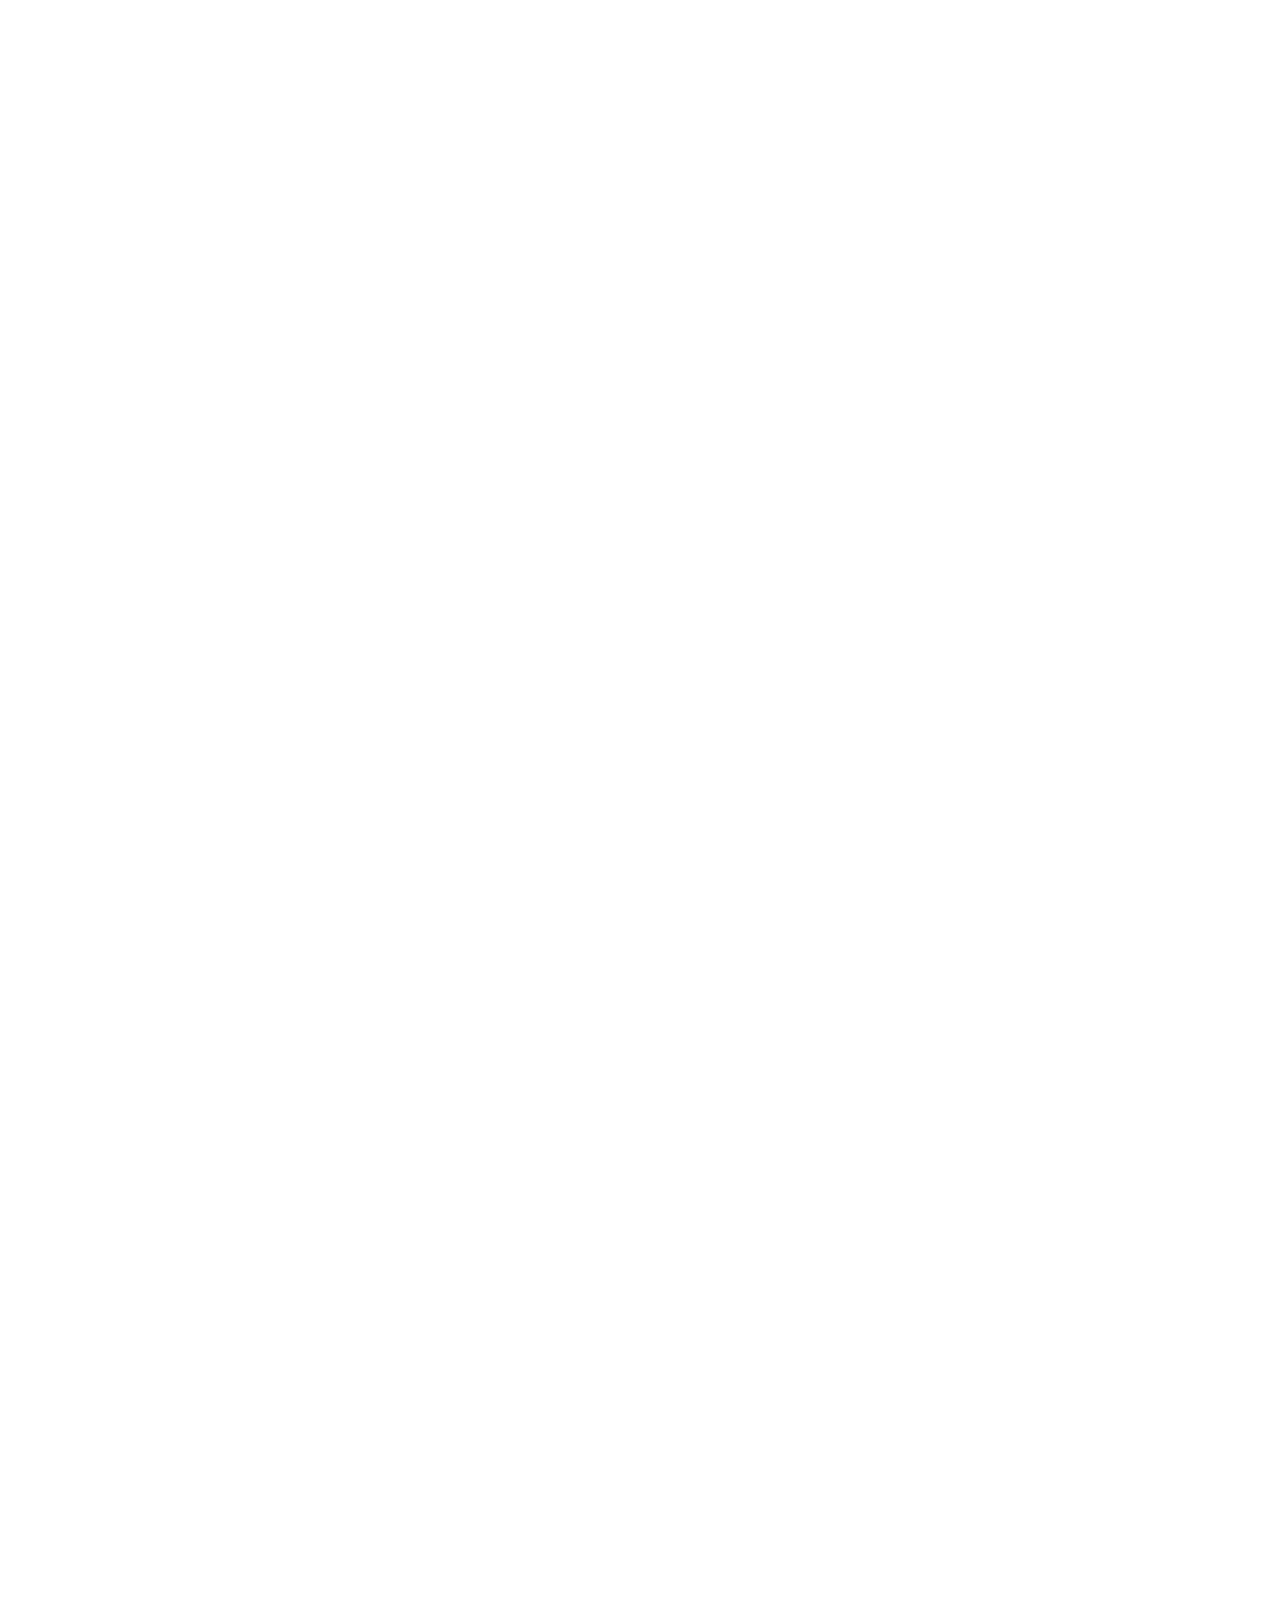
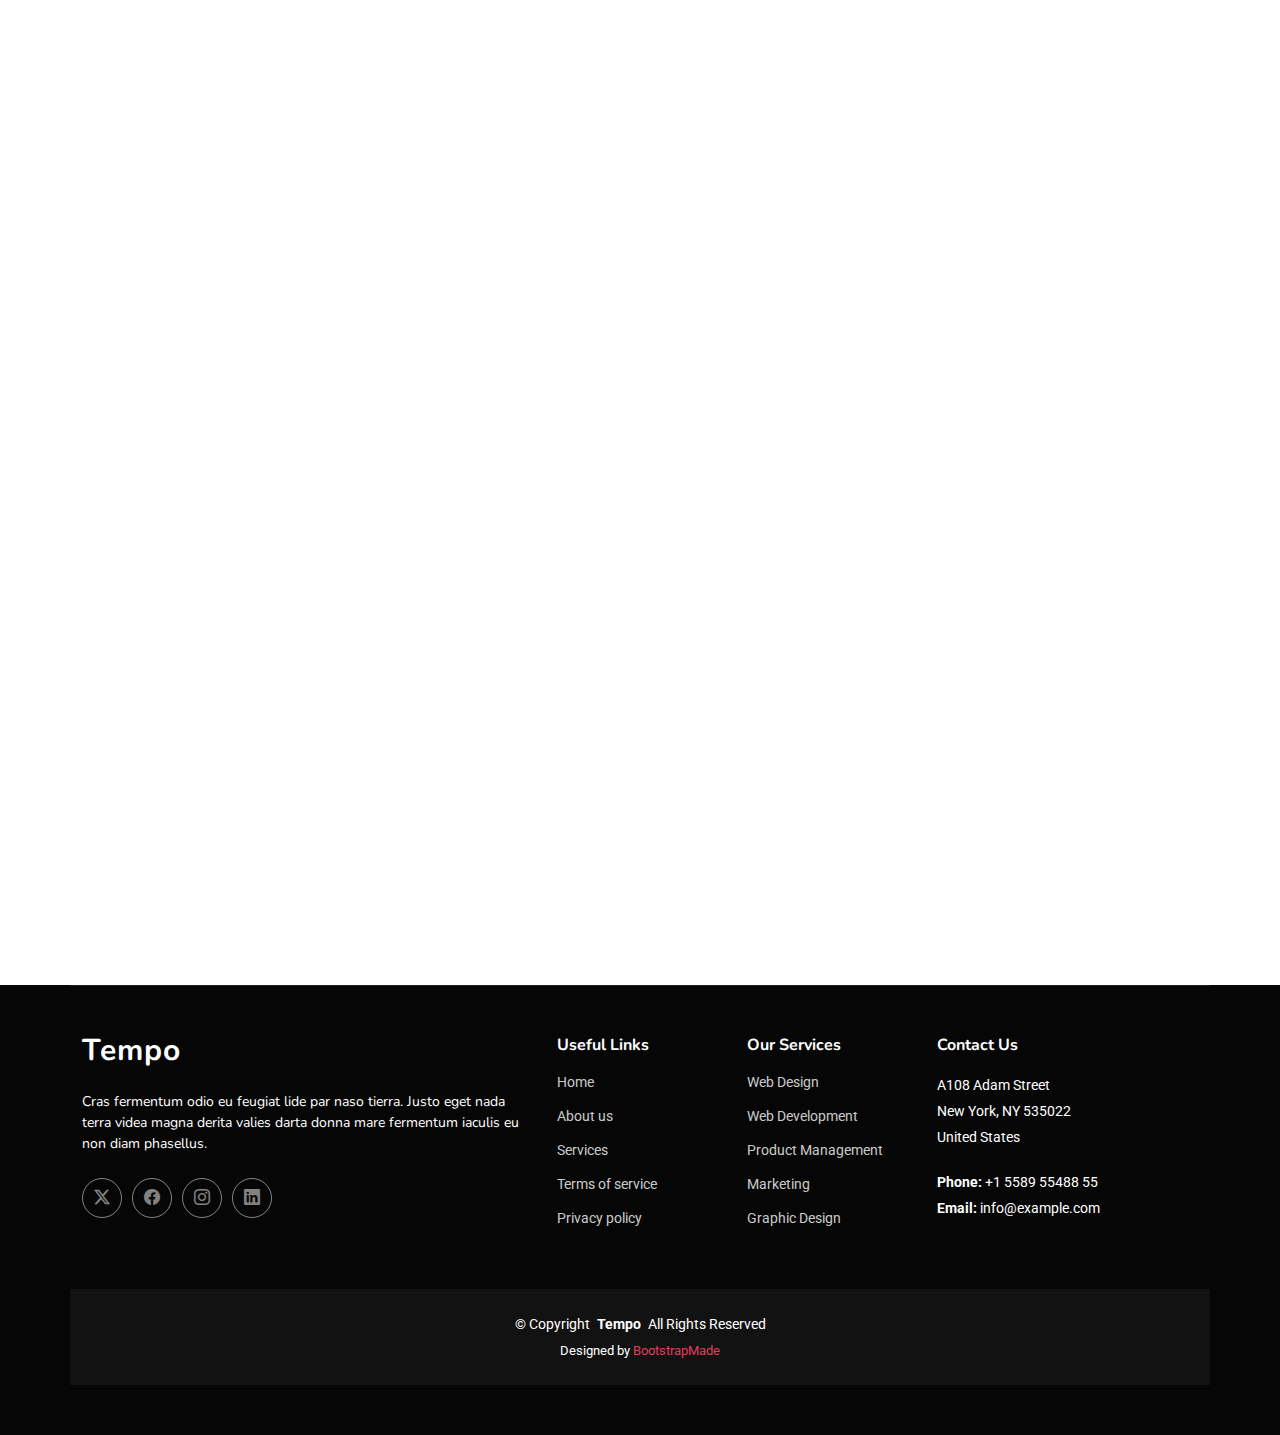
==== commit 631374a1: "blog info added" ====
--- a/index.html
+++ b/index.html
@@ -96,8 +96,8 @@
         <section class="about-us">
           <p>
               Welcome to <span class="highlight">DIY CRAFTS AND BLOG</span>, your go-to hub for all things DIY, creativity, and handmade crafts! 
-              Whether you’re a seasoned crafter or just starting out, our blog is packed with <span class="highlight">step-by-step tutorials, creative inspiration, 
-              and budget-friendly craft ideas</span> to help bring your artistic visions to life.
+              Whether you’re a seasoned crafter or just starting out, our blog is packed with <span class="highlight">Emotional , creative inspiration, 
+              and budget-friendly ideas</span> to help bring your artistic visions to life.
           </p>
       
           <p>
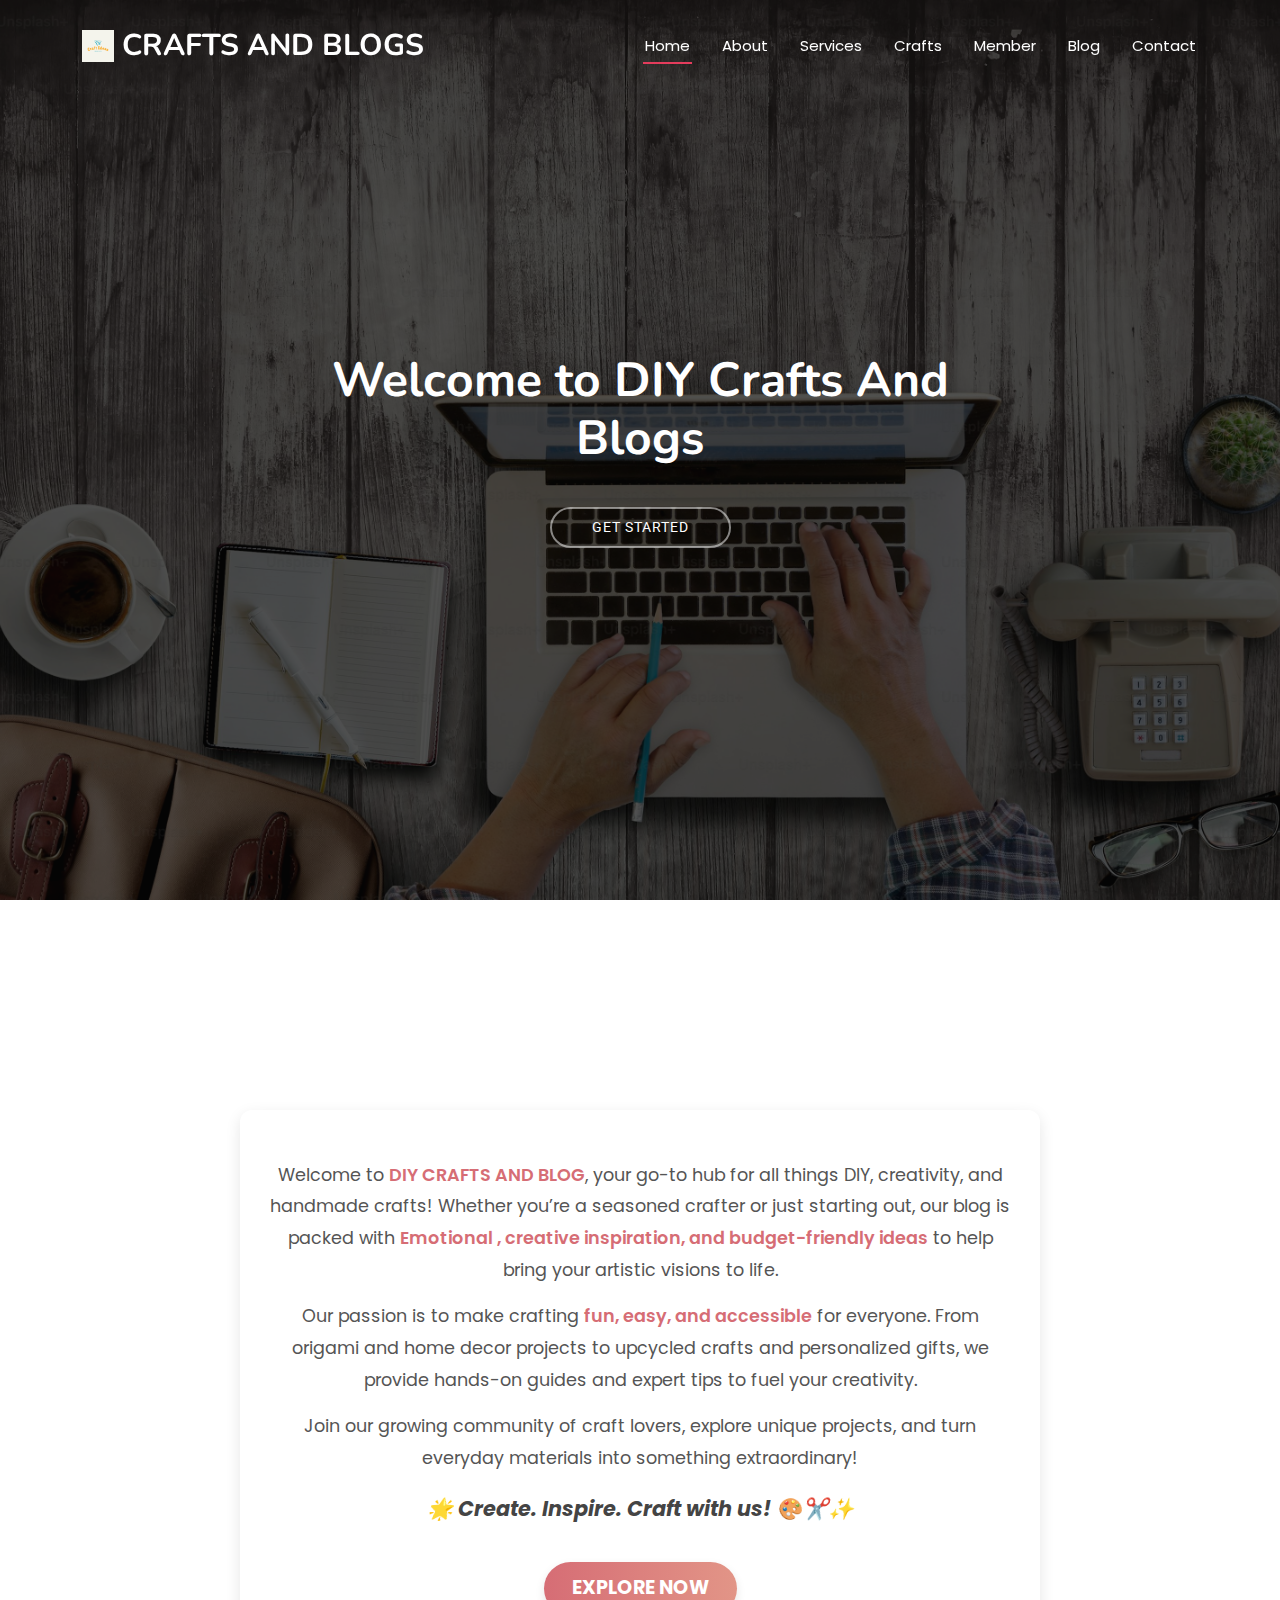
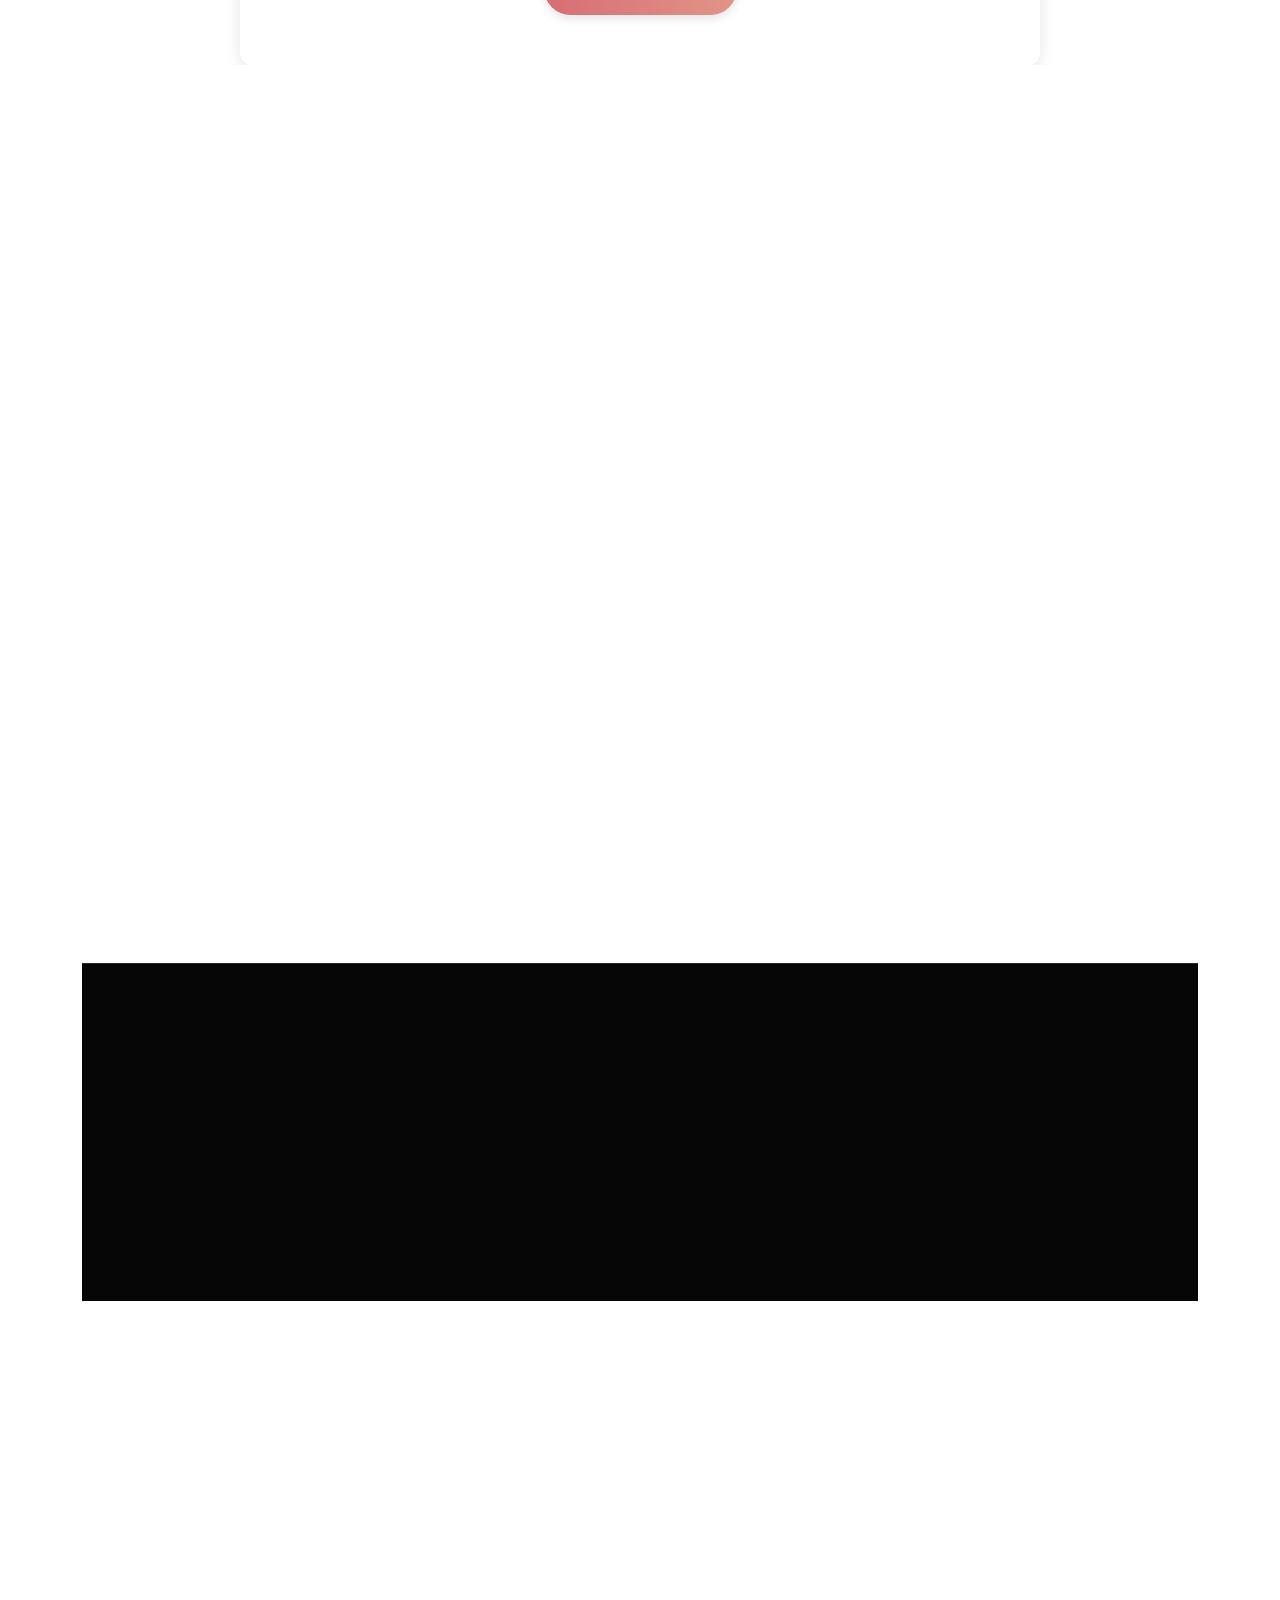
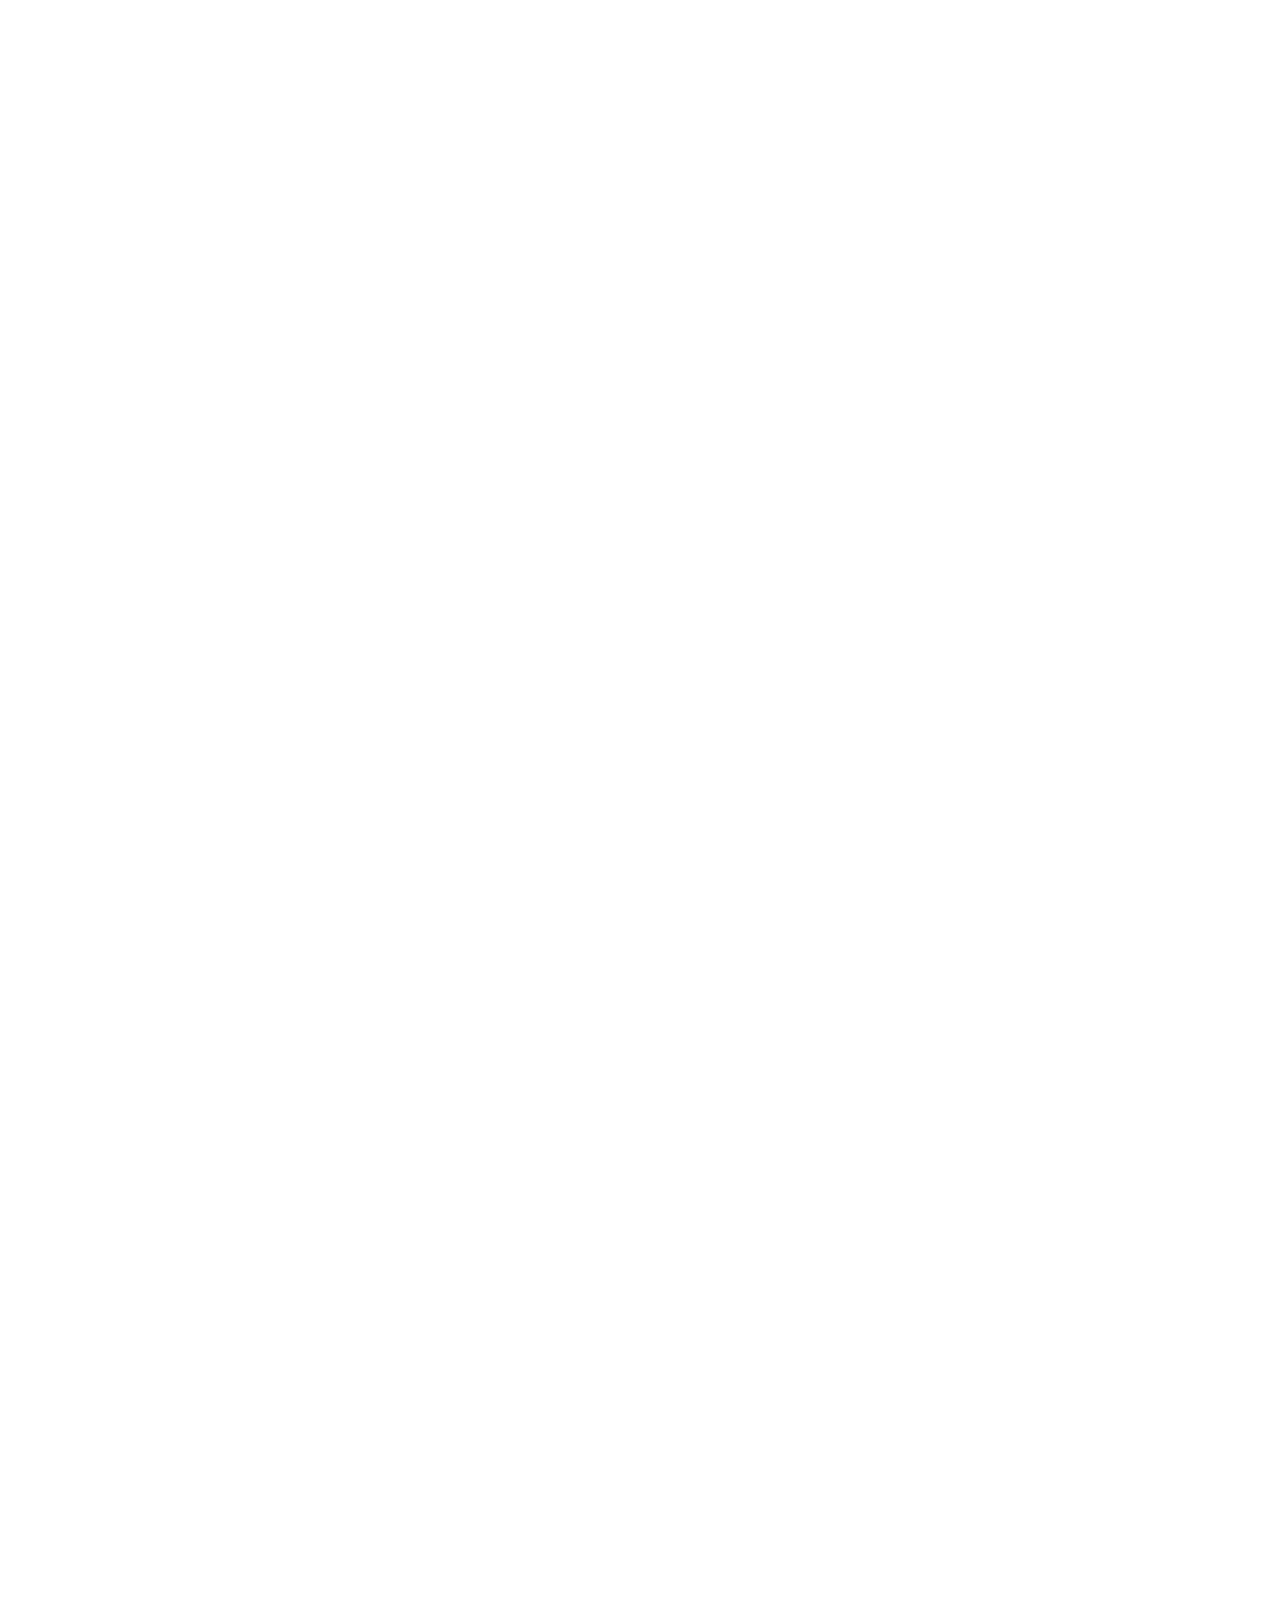
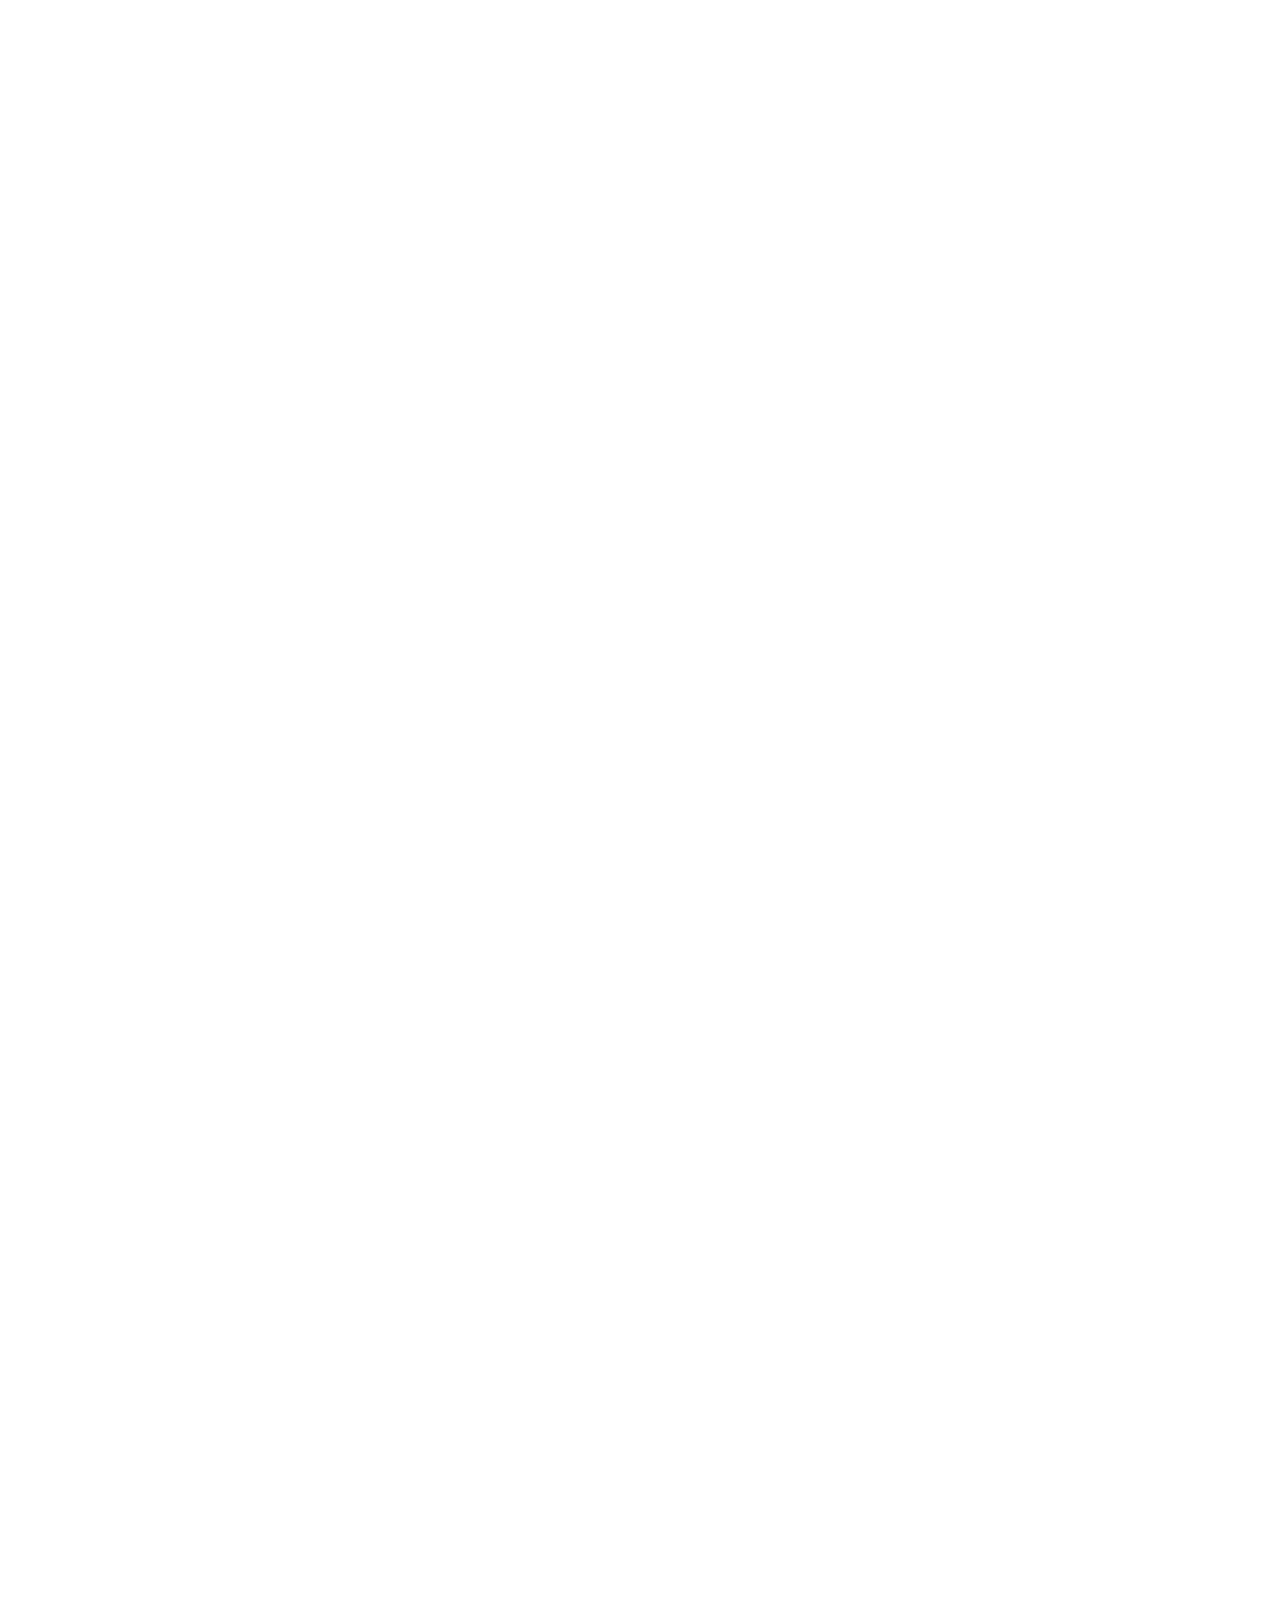
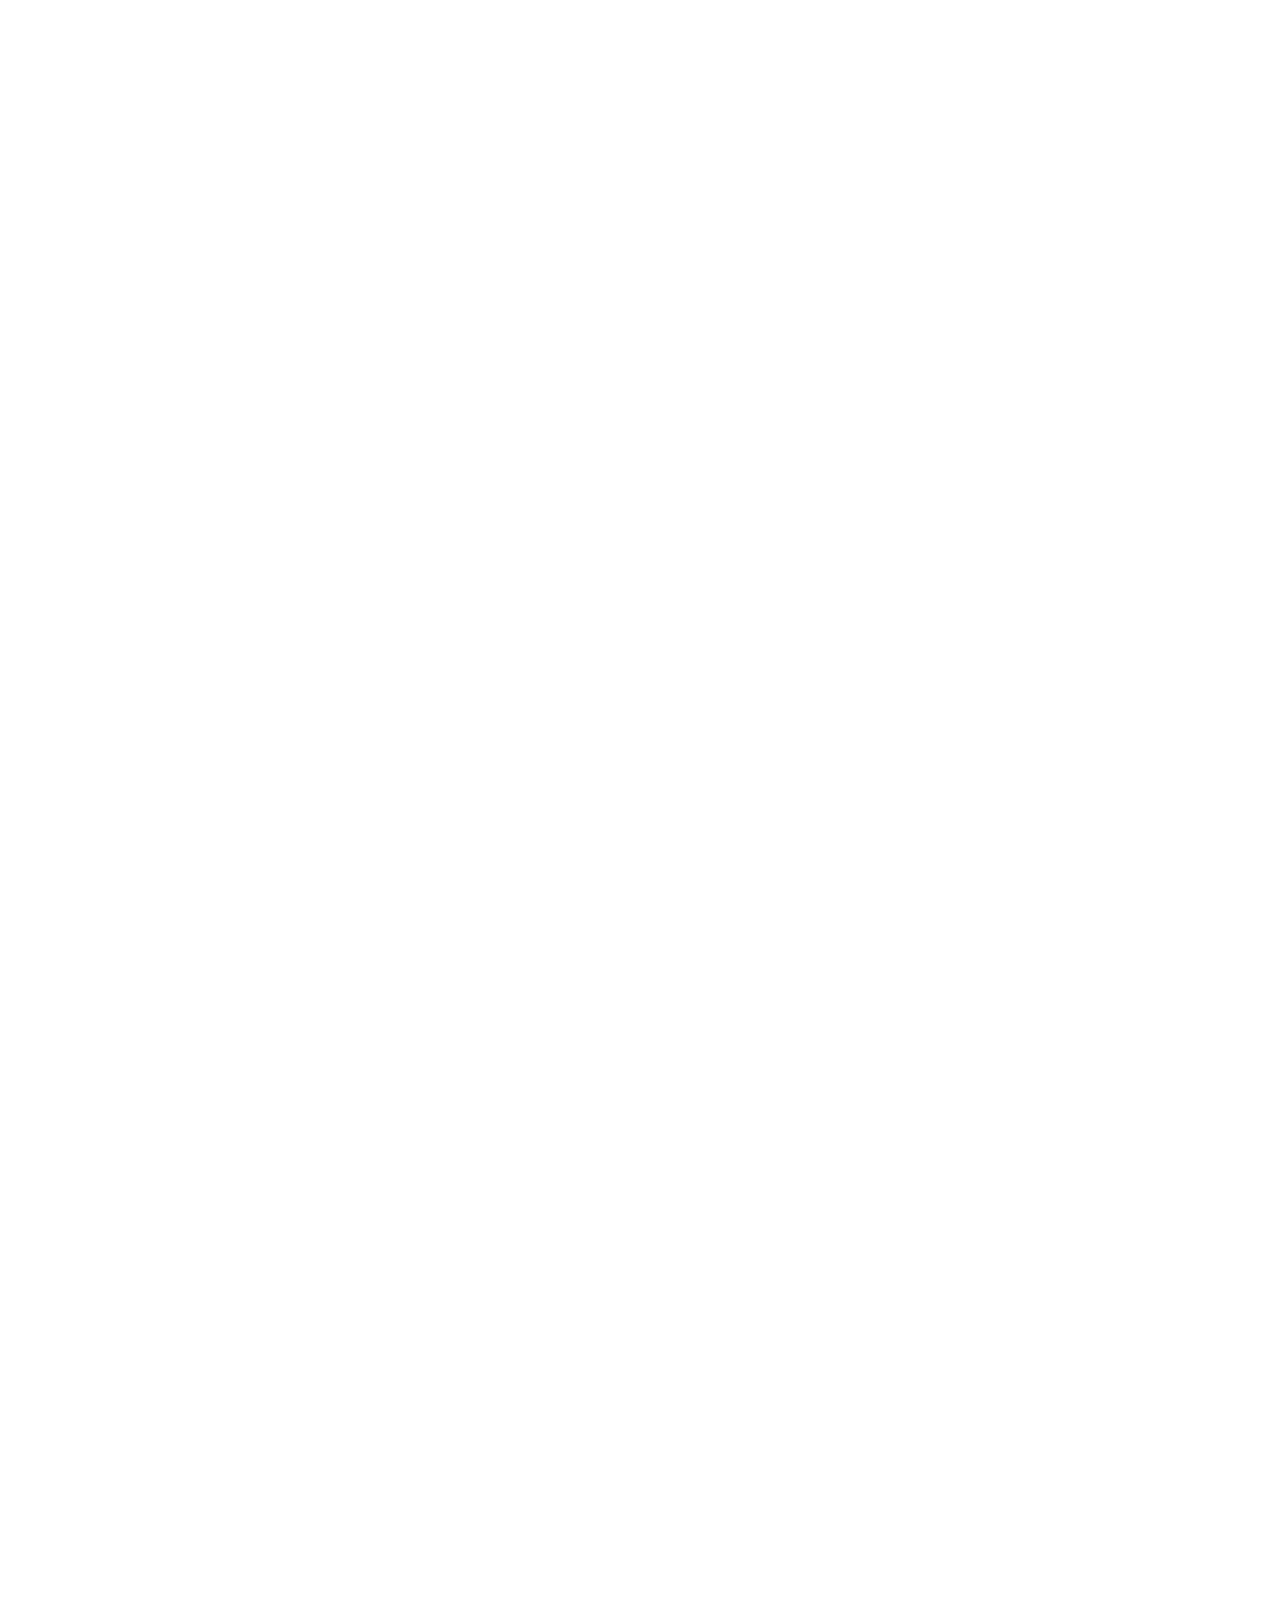
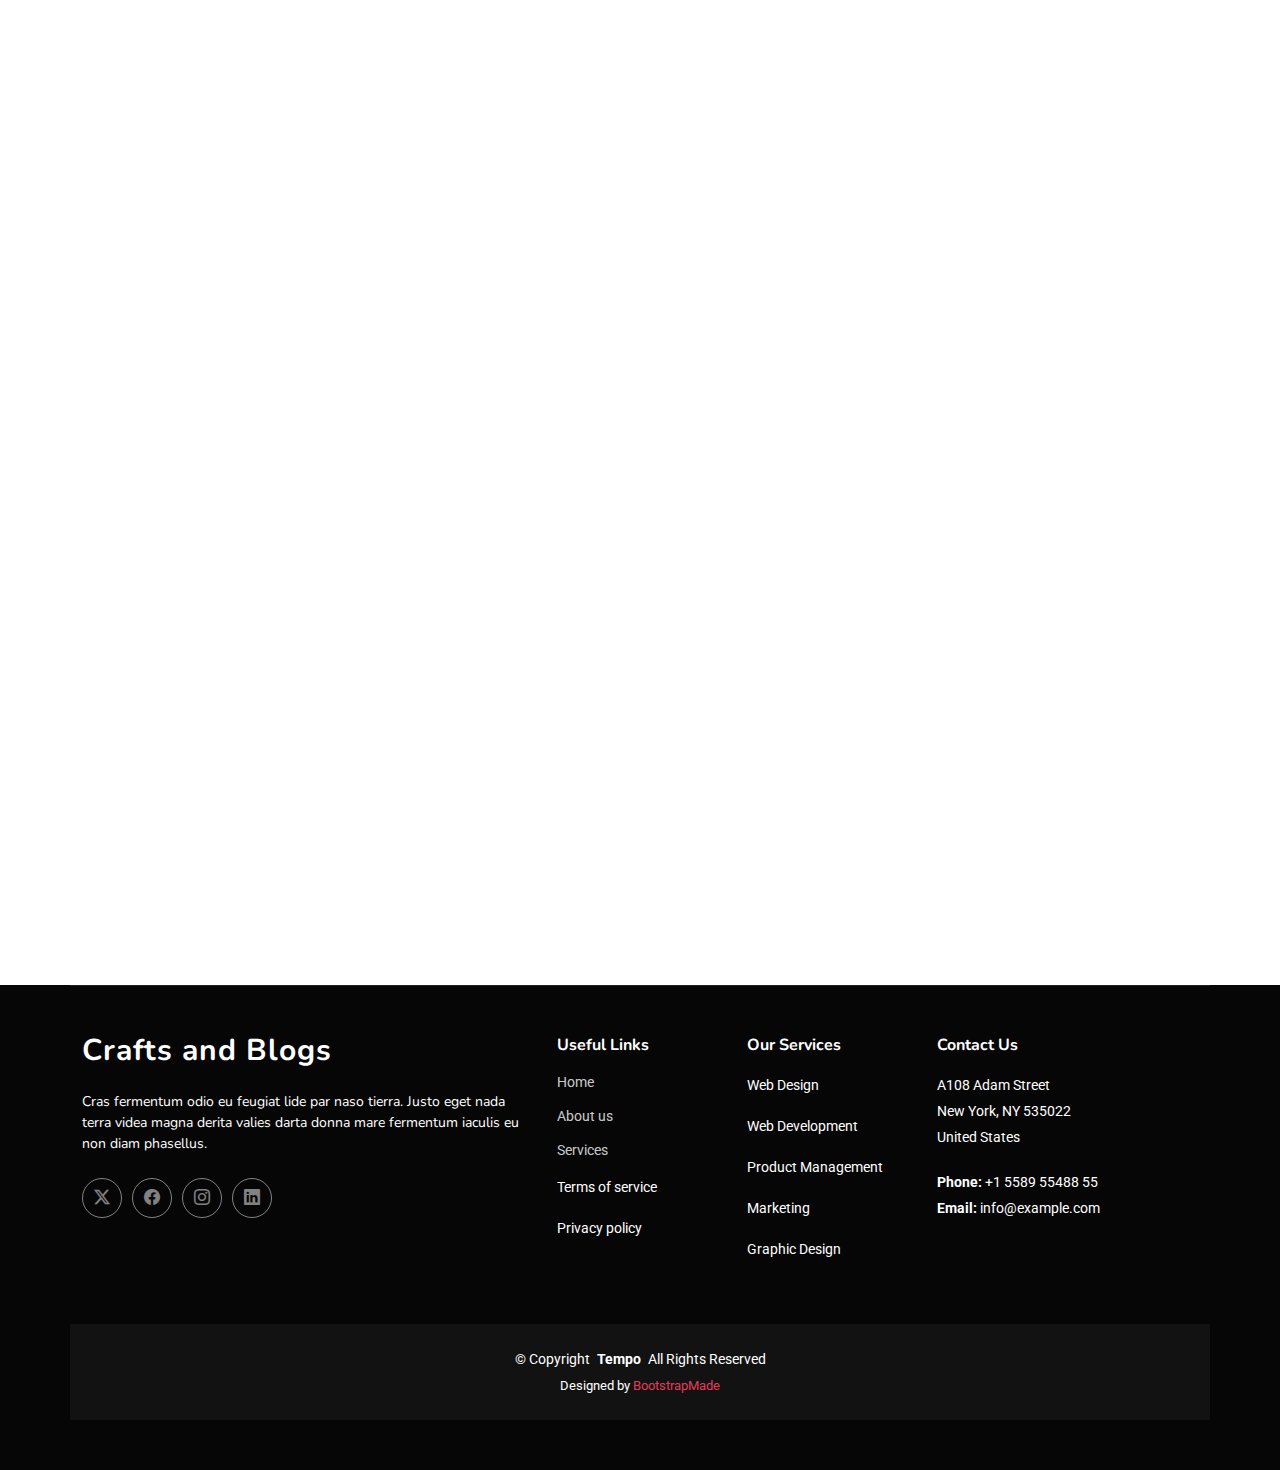
==== commit 3ea051bf: "pictures for comments added" ====
--- a/index.html
+++ b/index.html
@@ -1126,7 +1126,7 @@
       <div class="row gy-4">
         <div class="col-lg-5 col-md-12 footer-about">
           <a href="index.html" class="logo d-flex align-items-center">
-            <span class="sitename">Tempo</span>
+            <span class="sitename">Crafts and Blogs</span>
           </a>
           <p>Cras fermentum odio eu feugiat lide par naso tierra. Justo eget nada terra videa magna derita valies darta donna mare fermentum iaculis eu non diam phasellus.</p>
           <div class="social-links d-flex mt-4">
@@ -1143,19 +1143,19 @@
             <li><a href="#">Home</a></li>
             <li><a href="#">About us</a></li>
             <li><a href="#">Services</a></li>
-            <li><a href="#">Terms of service</a></li>
-            <li><a href="#">Privacy policy</a></li>
+            <li>Terms of service</li>
+            <li>Privacy policy</li>
           </ul>
         </div>
 
         <div class="col-lg-2 col-6 footer-links">
           <h4>Our Services</h4>
           <ul>
-            <li><a href="#">Web Design</a></li>
-            <li><a href="#">Web Development</a></li>
-            <li><a href="#">Product Management</a></li>
-            <li><a href="#">Marketing</a></li>
-            <li><a href="#">Graphic Design</a></li>
+            <li>Web Design</li>
+            <li>Web Development</li>
+            <li>Product Management</li>
+            <li>Marketing</li>
+            <li>Graphic Design</li>
           </ul>
         </div>
 
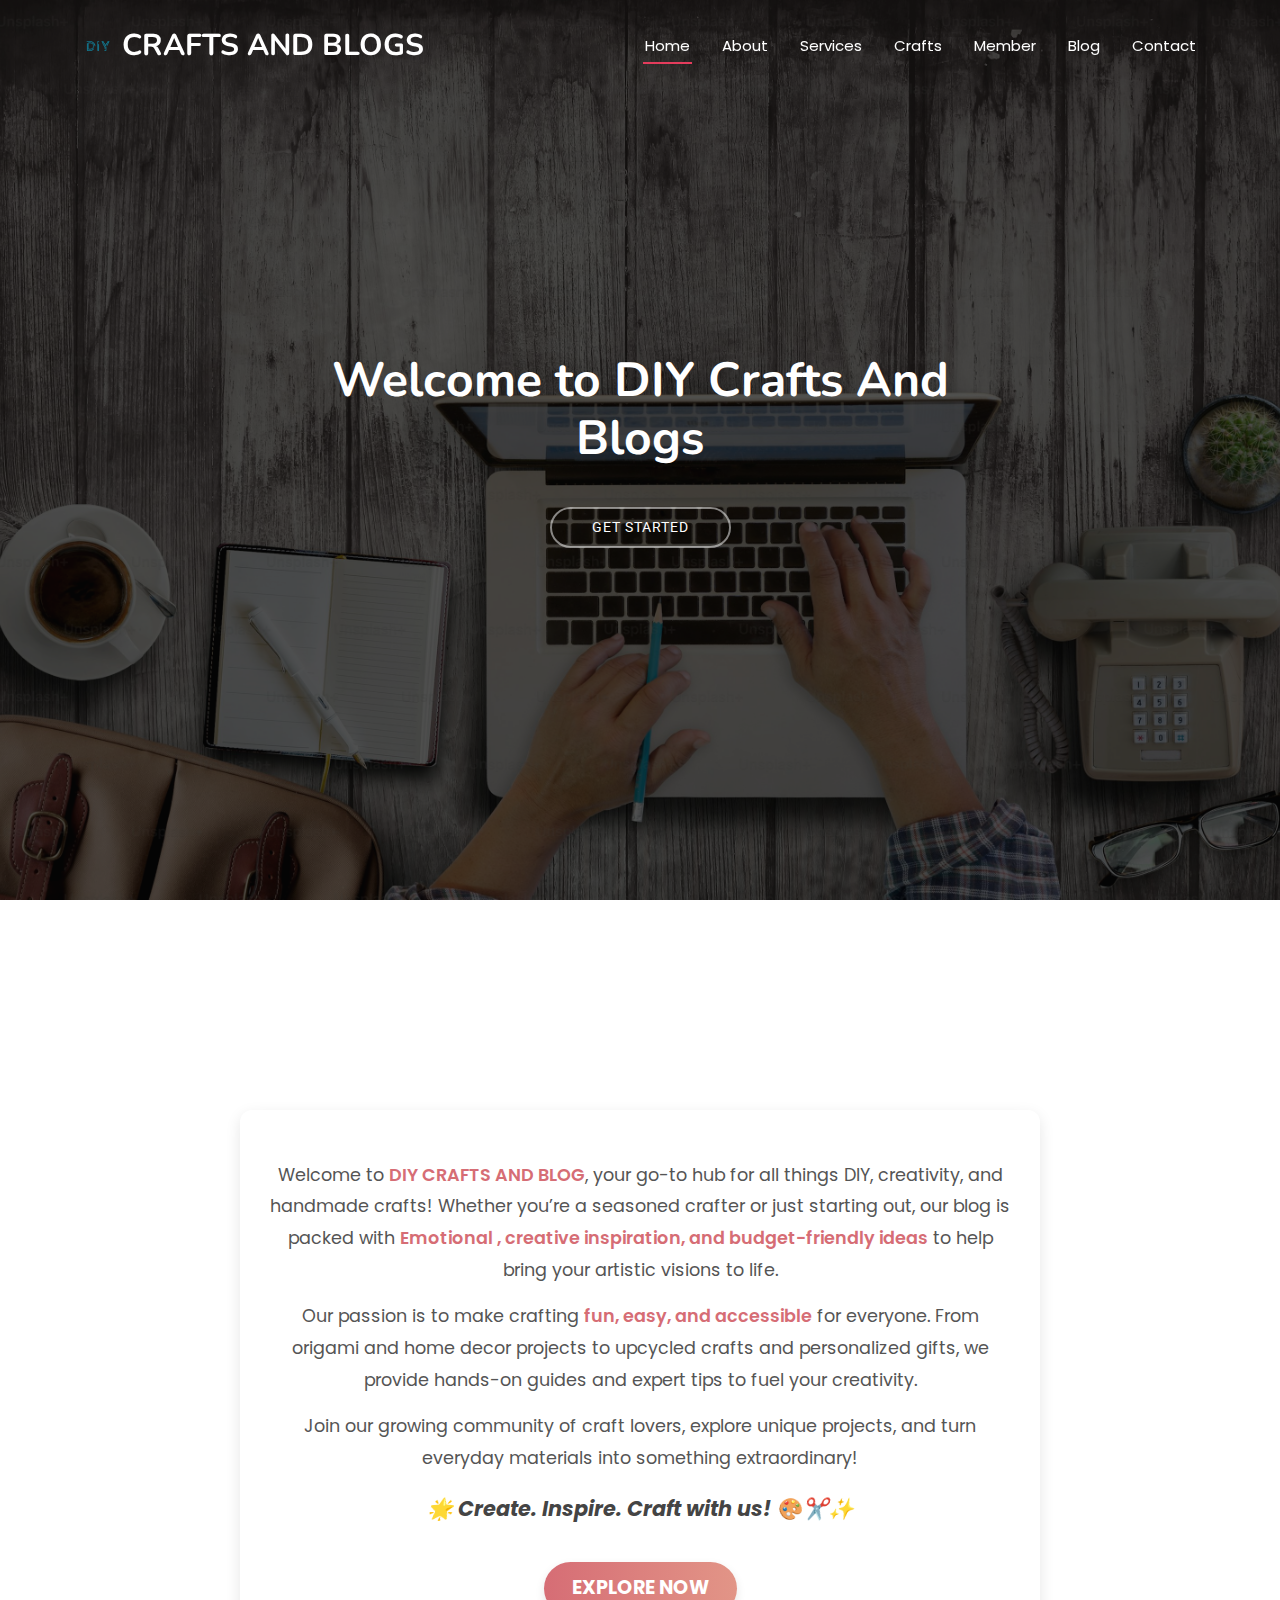
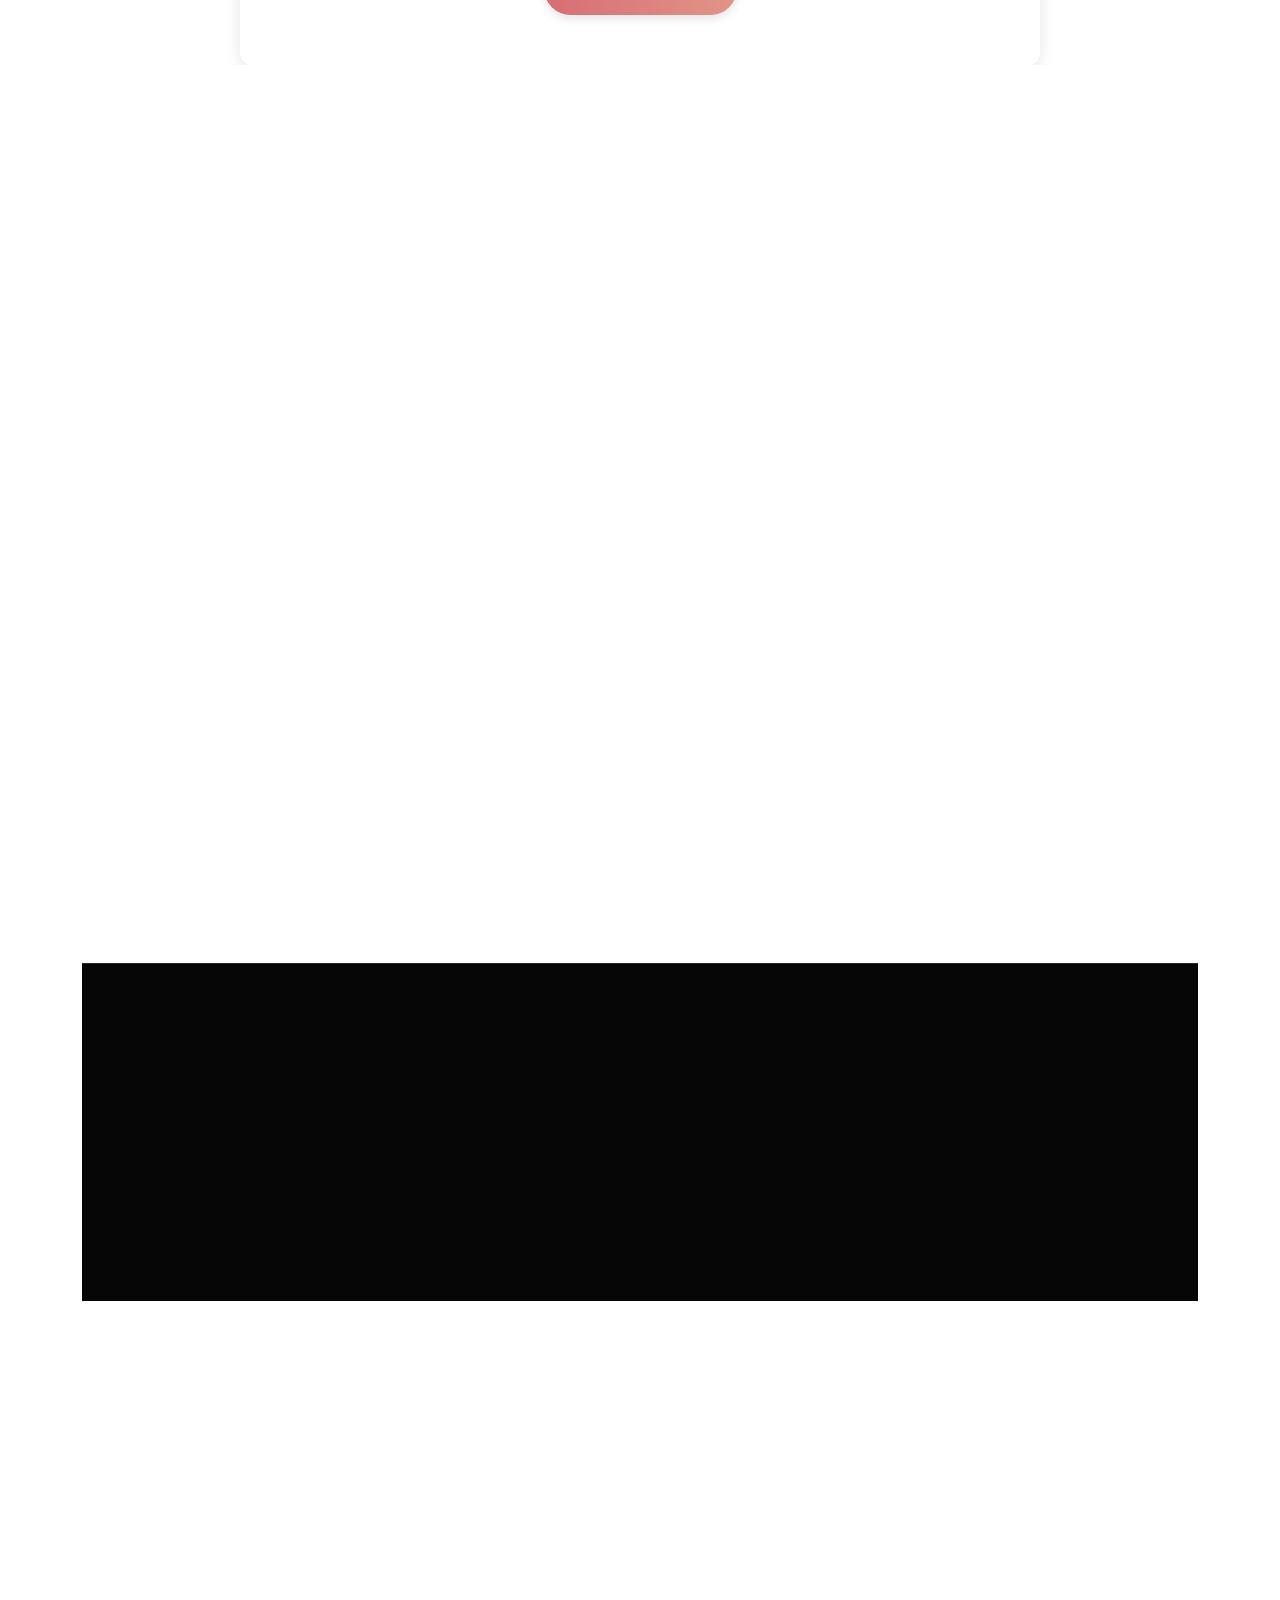
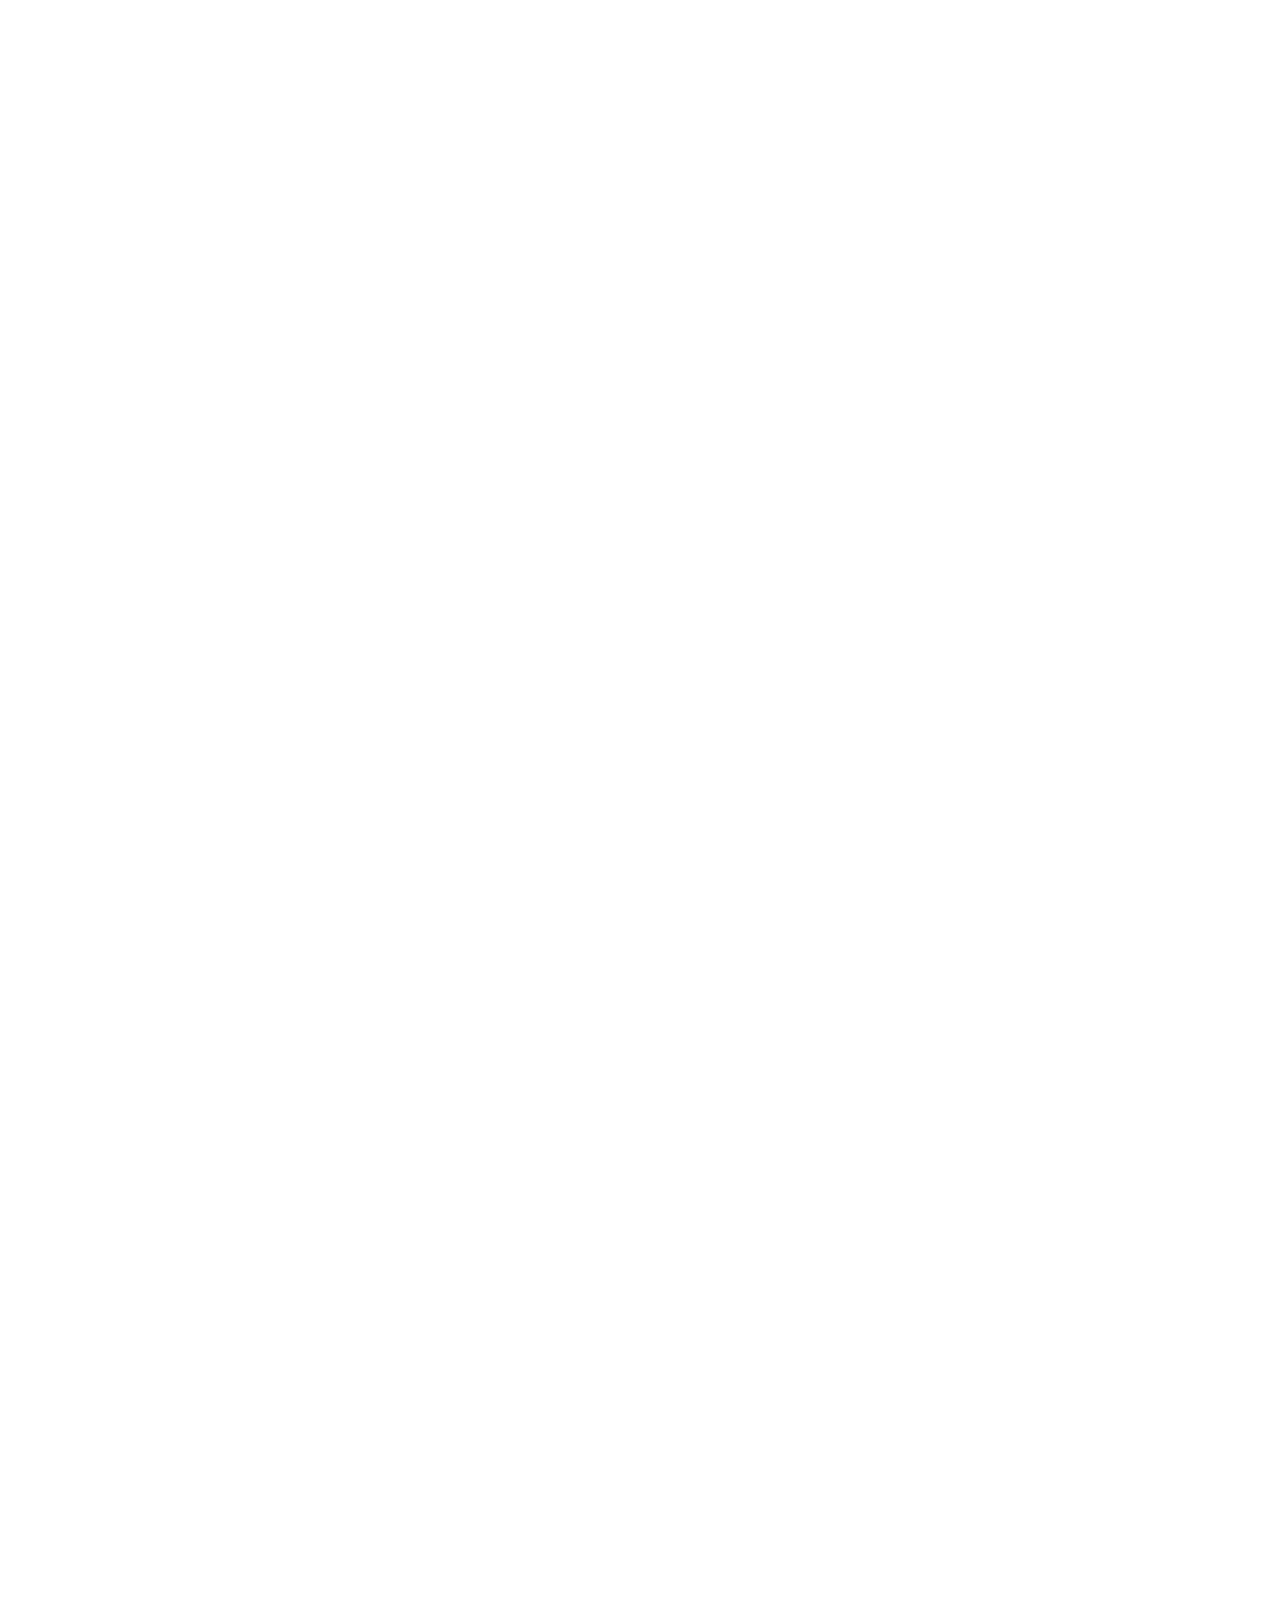
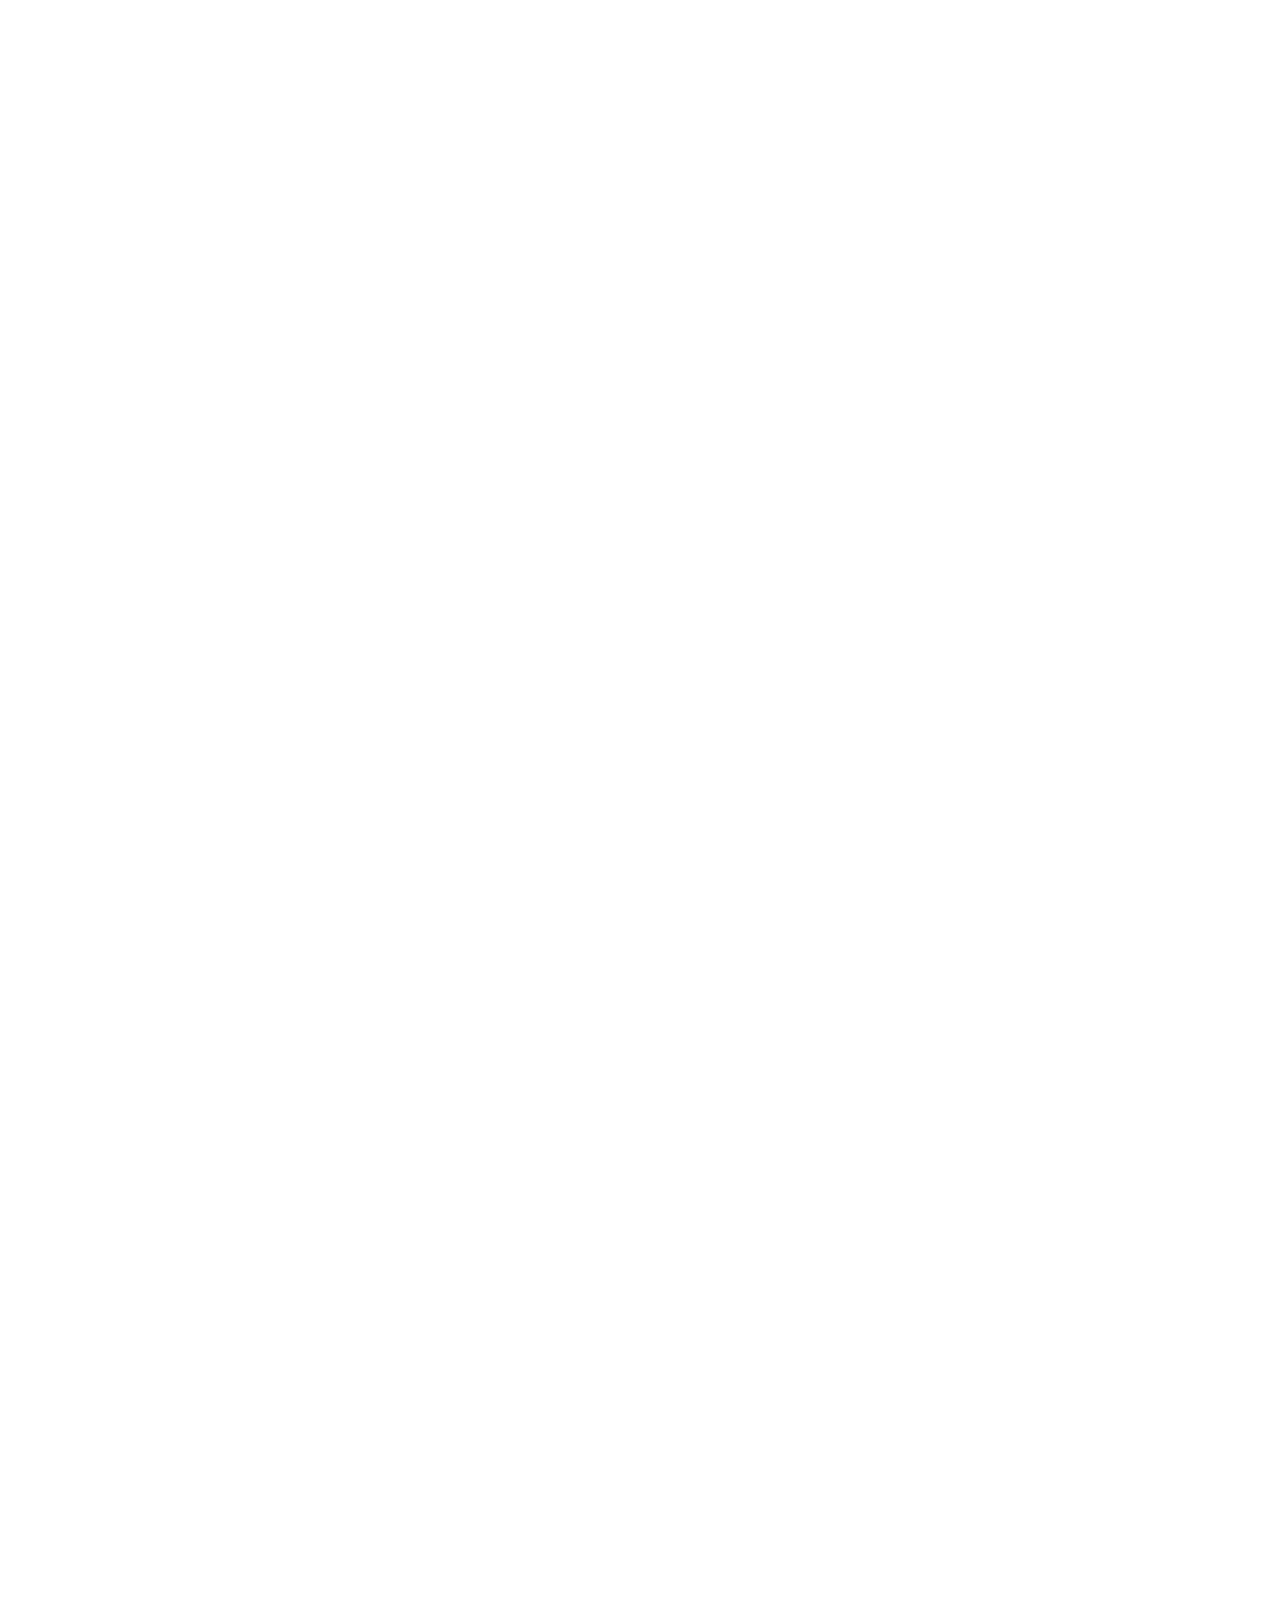
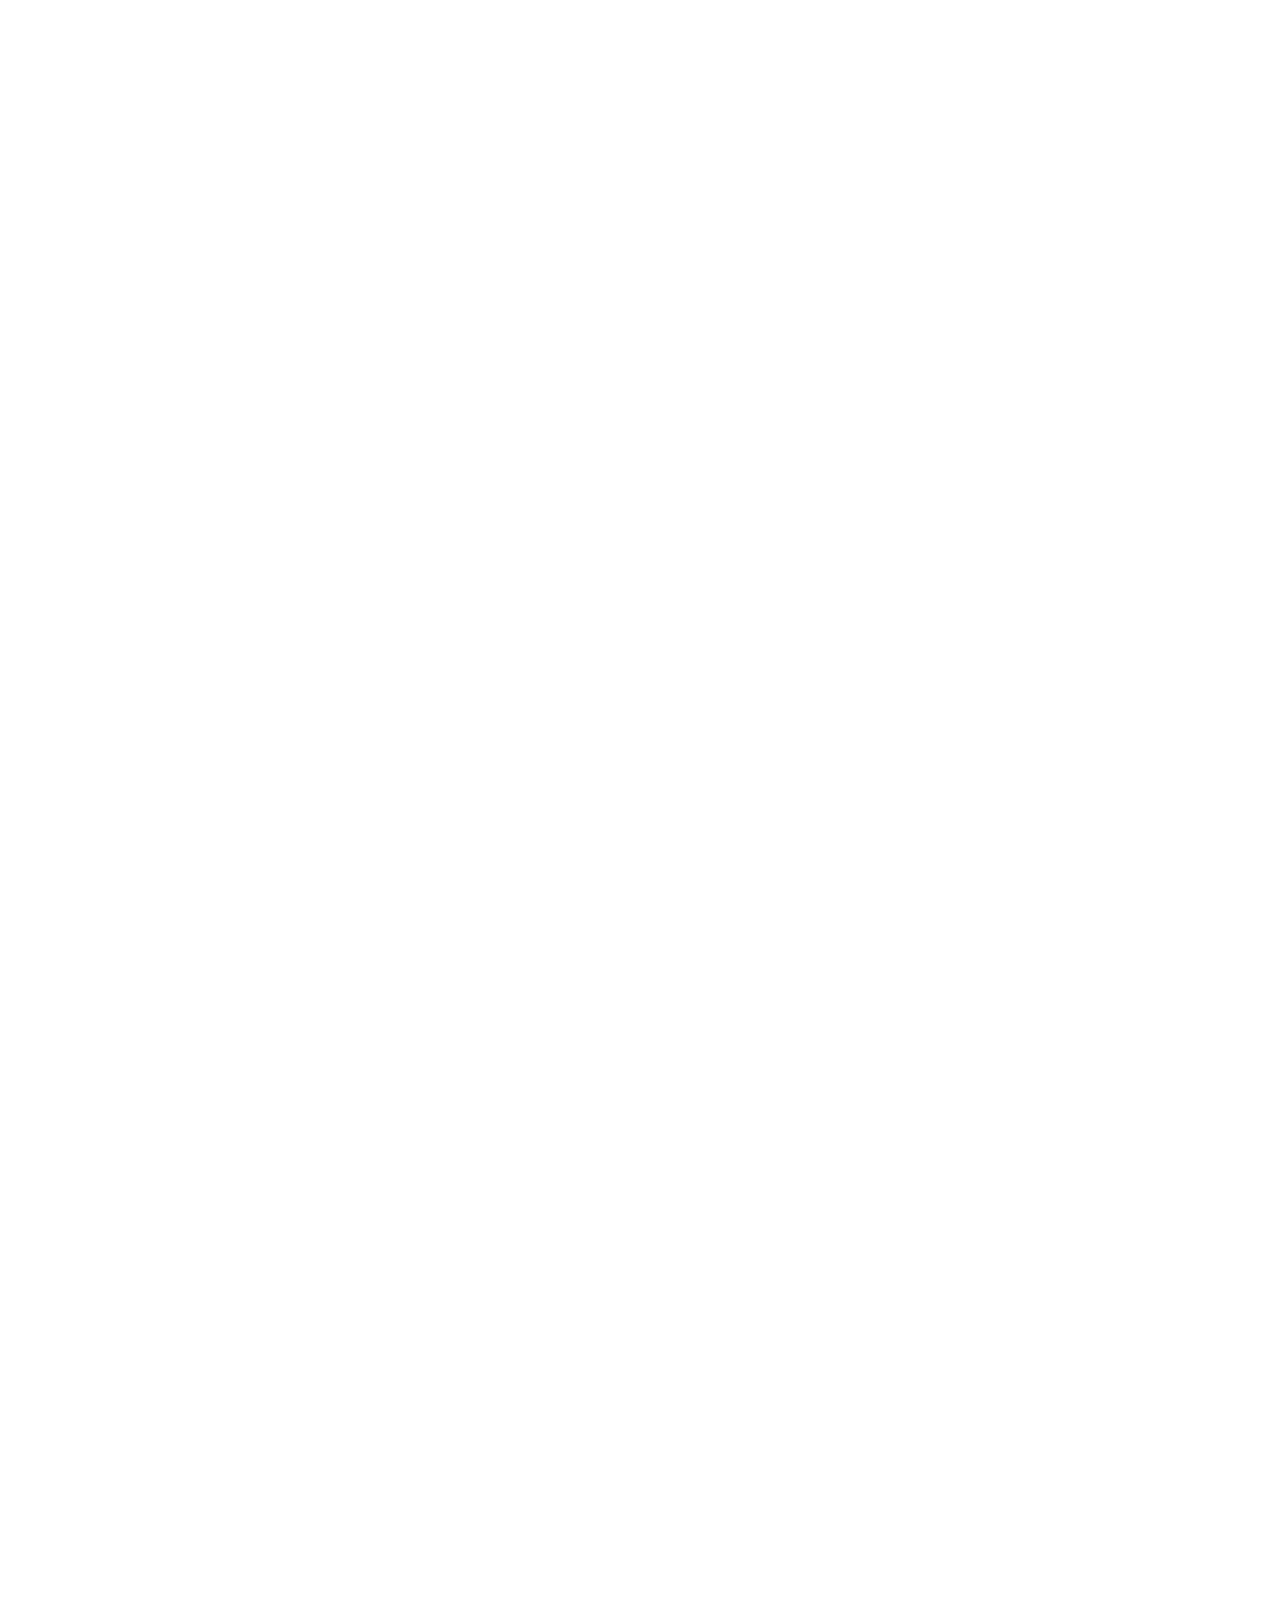
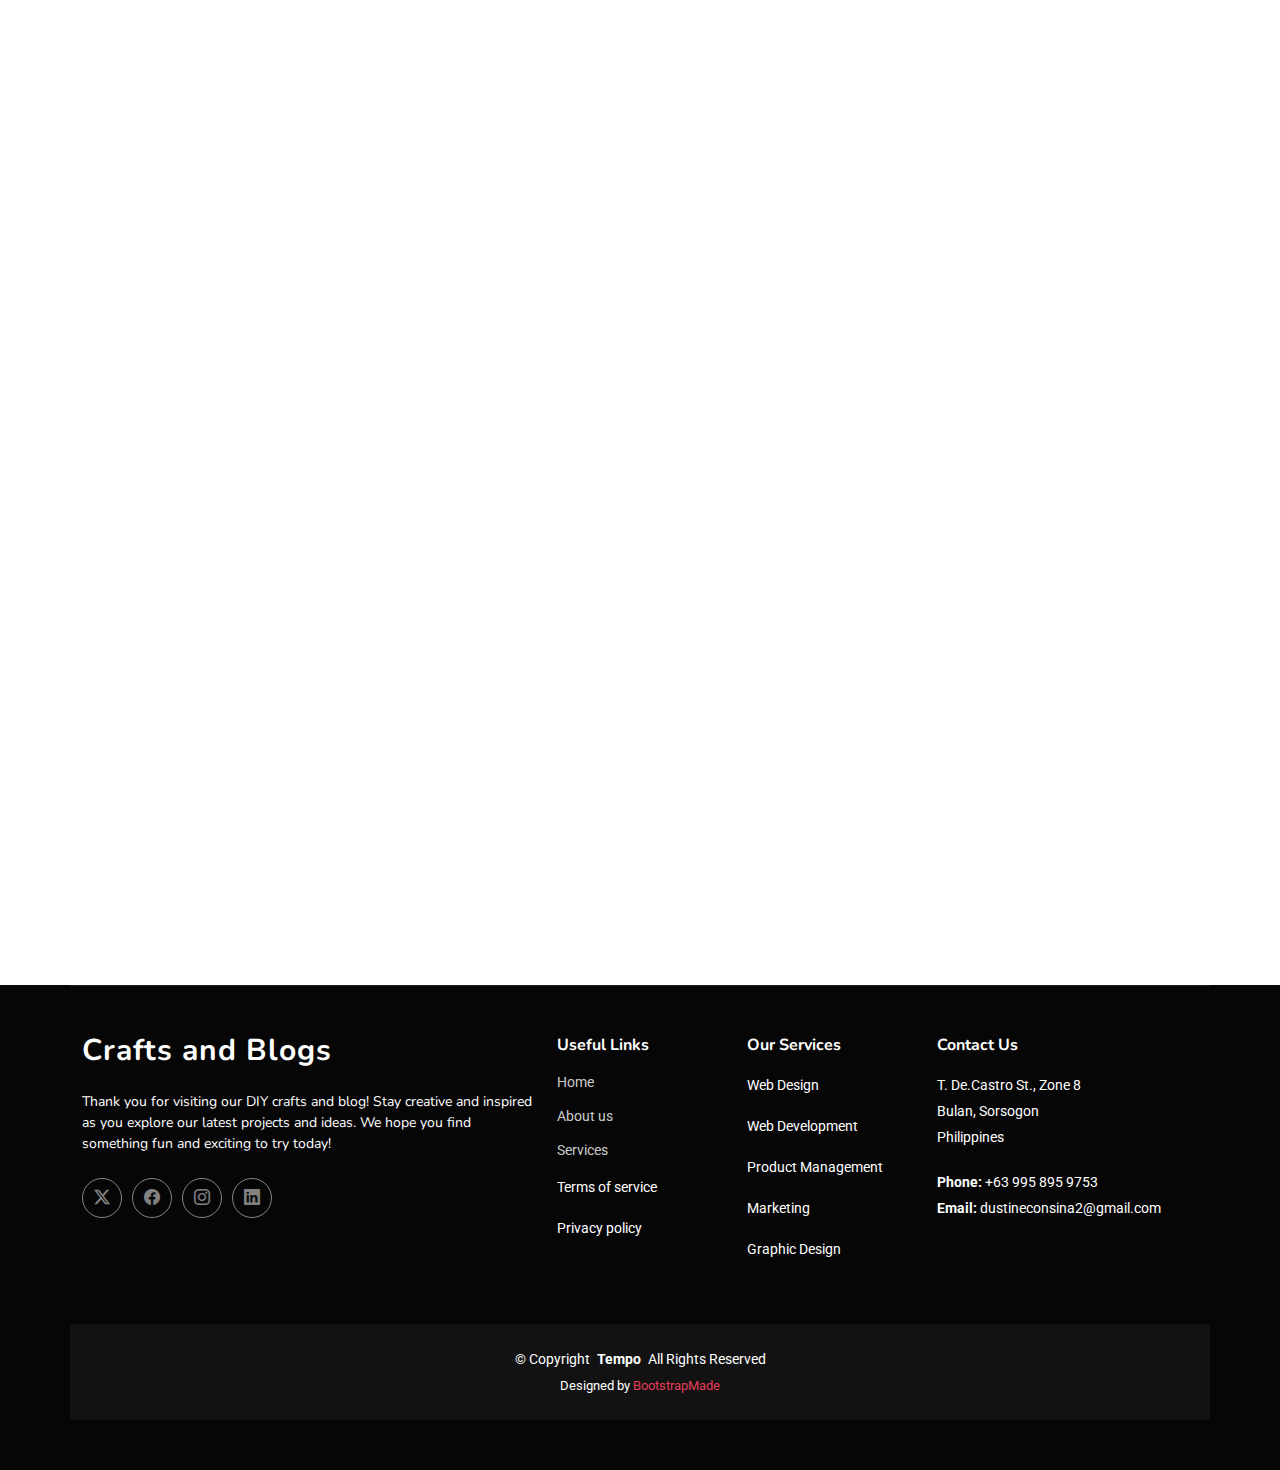
==== commit 669cdd45: "logo added and picture deleted" ====
--- a/index.html
+++ b/index.html
@@ -43,7 +43,7 @@
 
       <a href="index.html" class="logo d-flex align-items-center">
         <!-- Uncomment the line below if you also wish to use an image logo -->
-        <img src="assets/img/crafts logo.jpg" alt="">
+        <img src="assets/img/DIYLOGO.png" alt="">
         <h1 class="sitename">Crafts And Blogs</h1>
       </a>
 
@@ -1128,7 +1128,7 @@
           <a href="index.html" class="logo d-flex align-items-center">
             <span class="sitename">Crafts and Blogs</span>
           </a>
-          <p>Cras fermentum odio eu feugiat lide par naso tierra. Justo eget nada terra videa magna derita valies darta donna mare fermentum iaculis eu non diam phasellus.</p>
+          <p>Thank you for visiting our DIY crafts and blog! Stay creative and inspired as you explore our latest projects and ideas. We hope you find something fun and exciting to try today!</p>
           <div class="social-links d-flex mt-4">
             <a href=""><i class="bi bi-twitter-x"></i></a>
             <a href=""><i class="bi bi-facebook"></i></a>
@@ -1161,11 +1161,11 @@
 
         <div class="col-lg-3 col-md-12 footer-contact text-center text-md-start">
           <h4>Contact Us</h4>
-          <p>A108 Adam Street</p>
-          <p>New York, NY 535022</p>
-          <p>United States</p>
-          <p class="mt-4"><strong>Phone:</strong> <span>+1 5589 55488 55</span></p>
-          <p><strong>Email:</strong> <span>info@example.com</span></p>
+          <p>T. De.Castro St., Zone 8</p>
+          <p>Bulan, Sorsogon</p>
+          <p>Philippines</p>
+          <p class="mt-4"><strong>Phone:</strong> <span>+63 995 895 9753</span></p>
+          <p><strong>Email:</strong> <span>dustineconsina2@gmail.com</span></p>
         </div>
 
       </div>
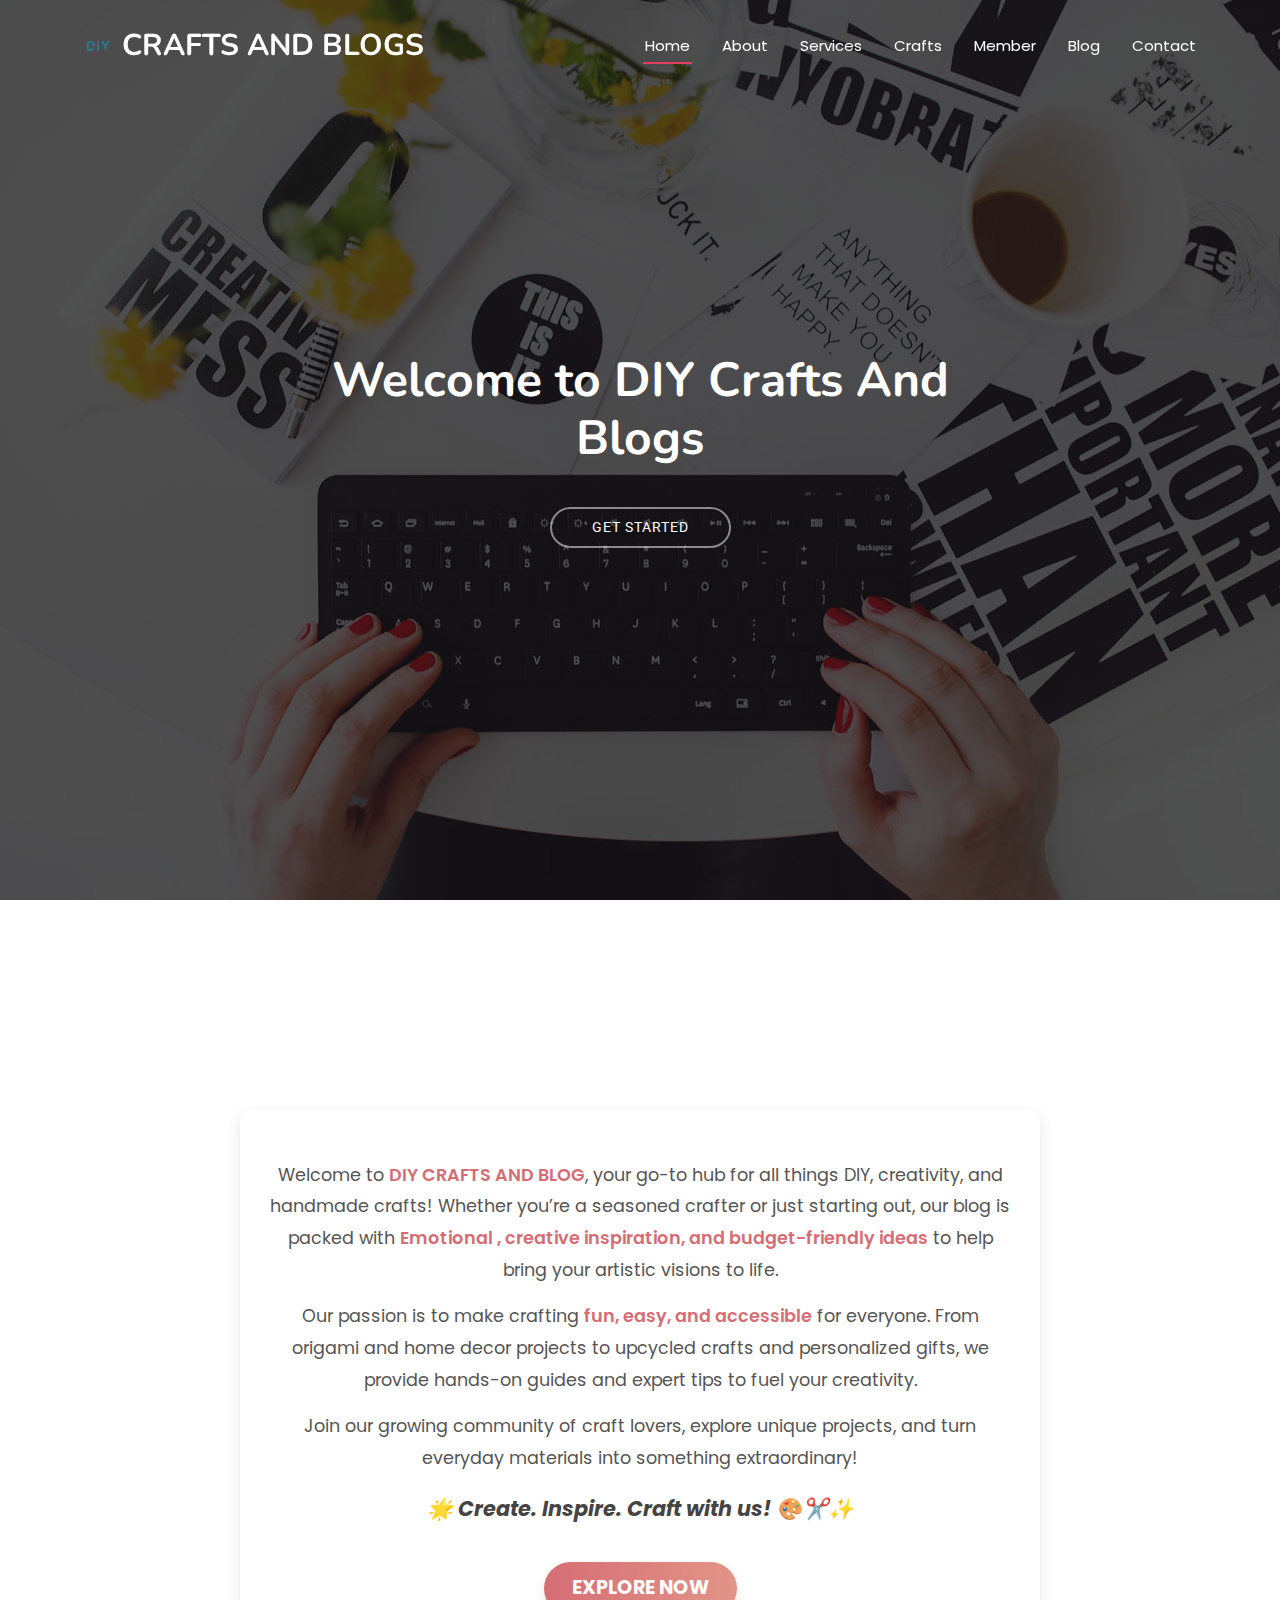
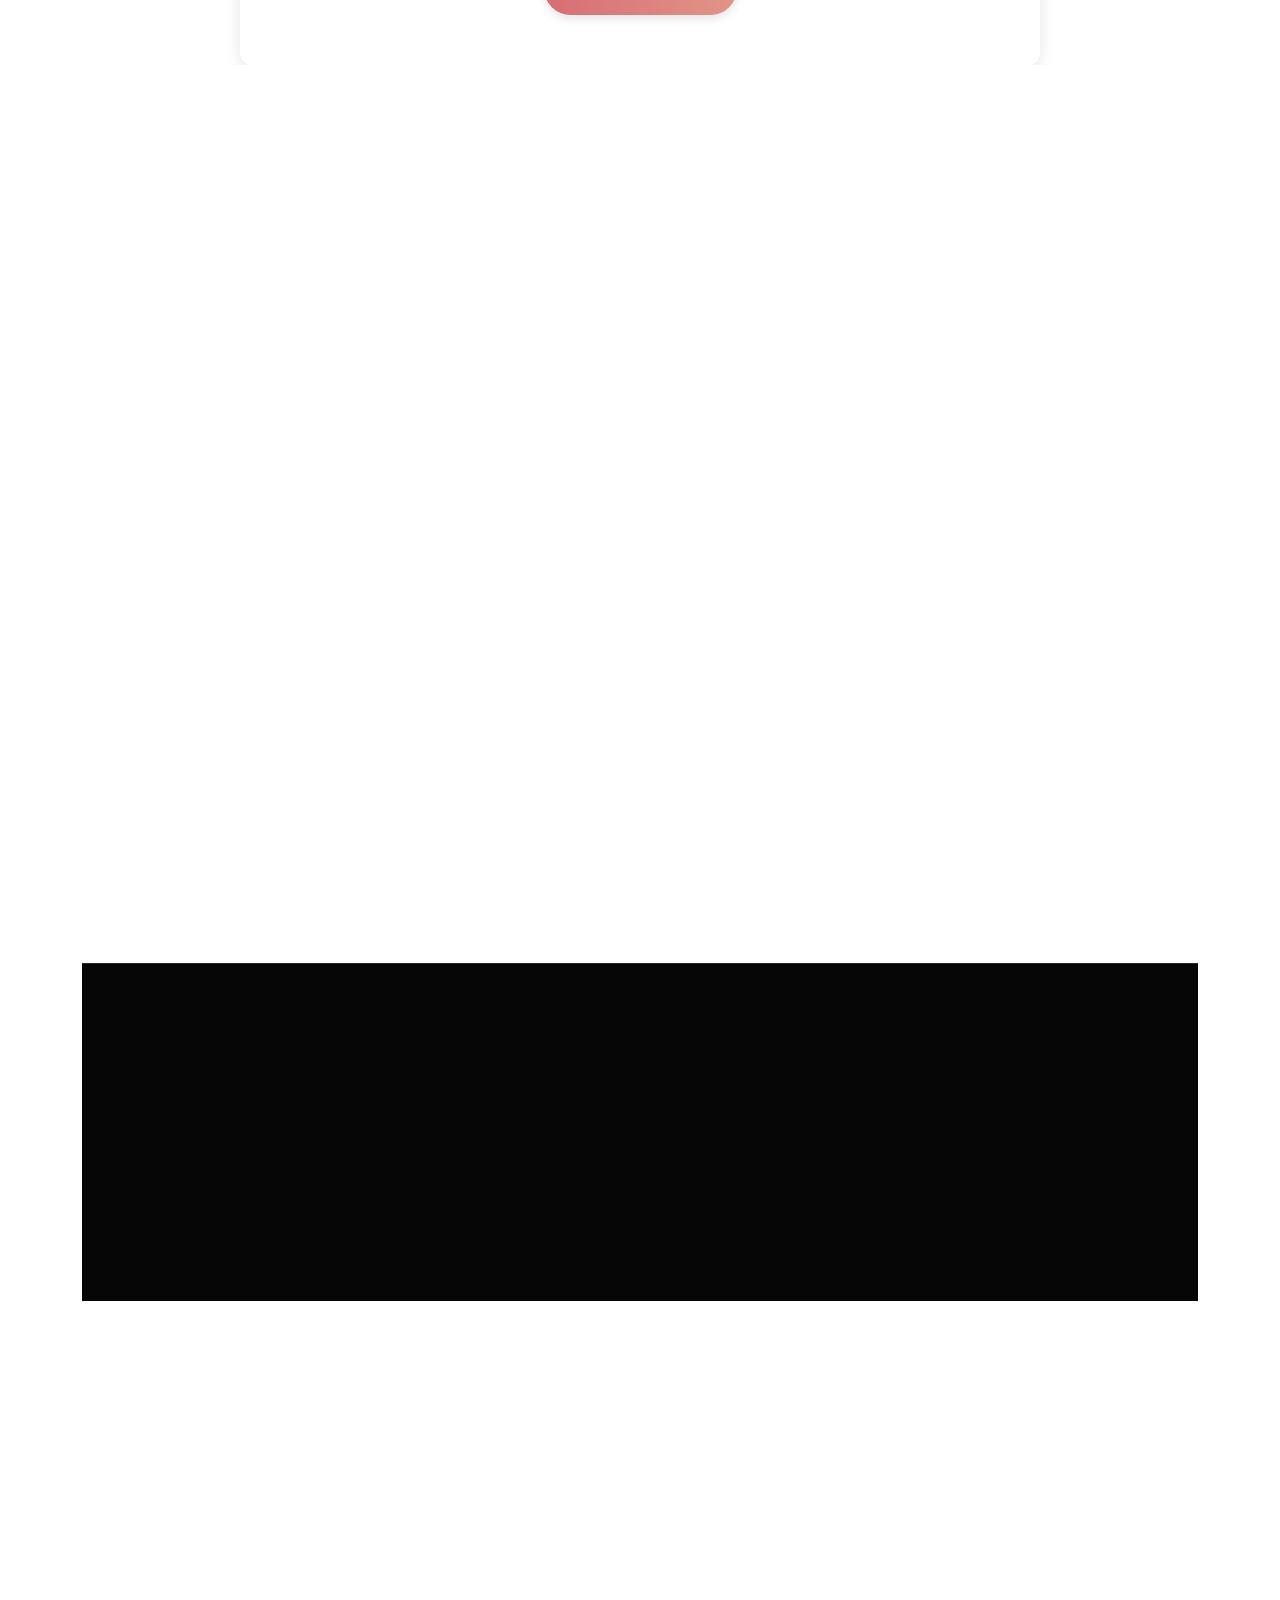
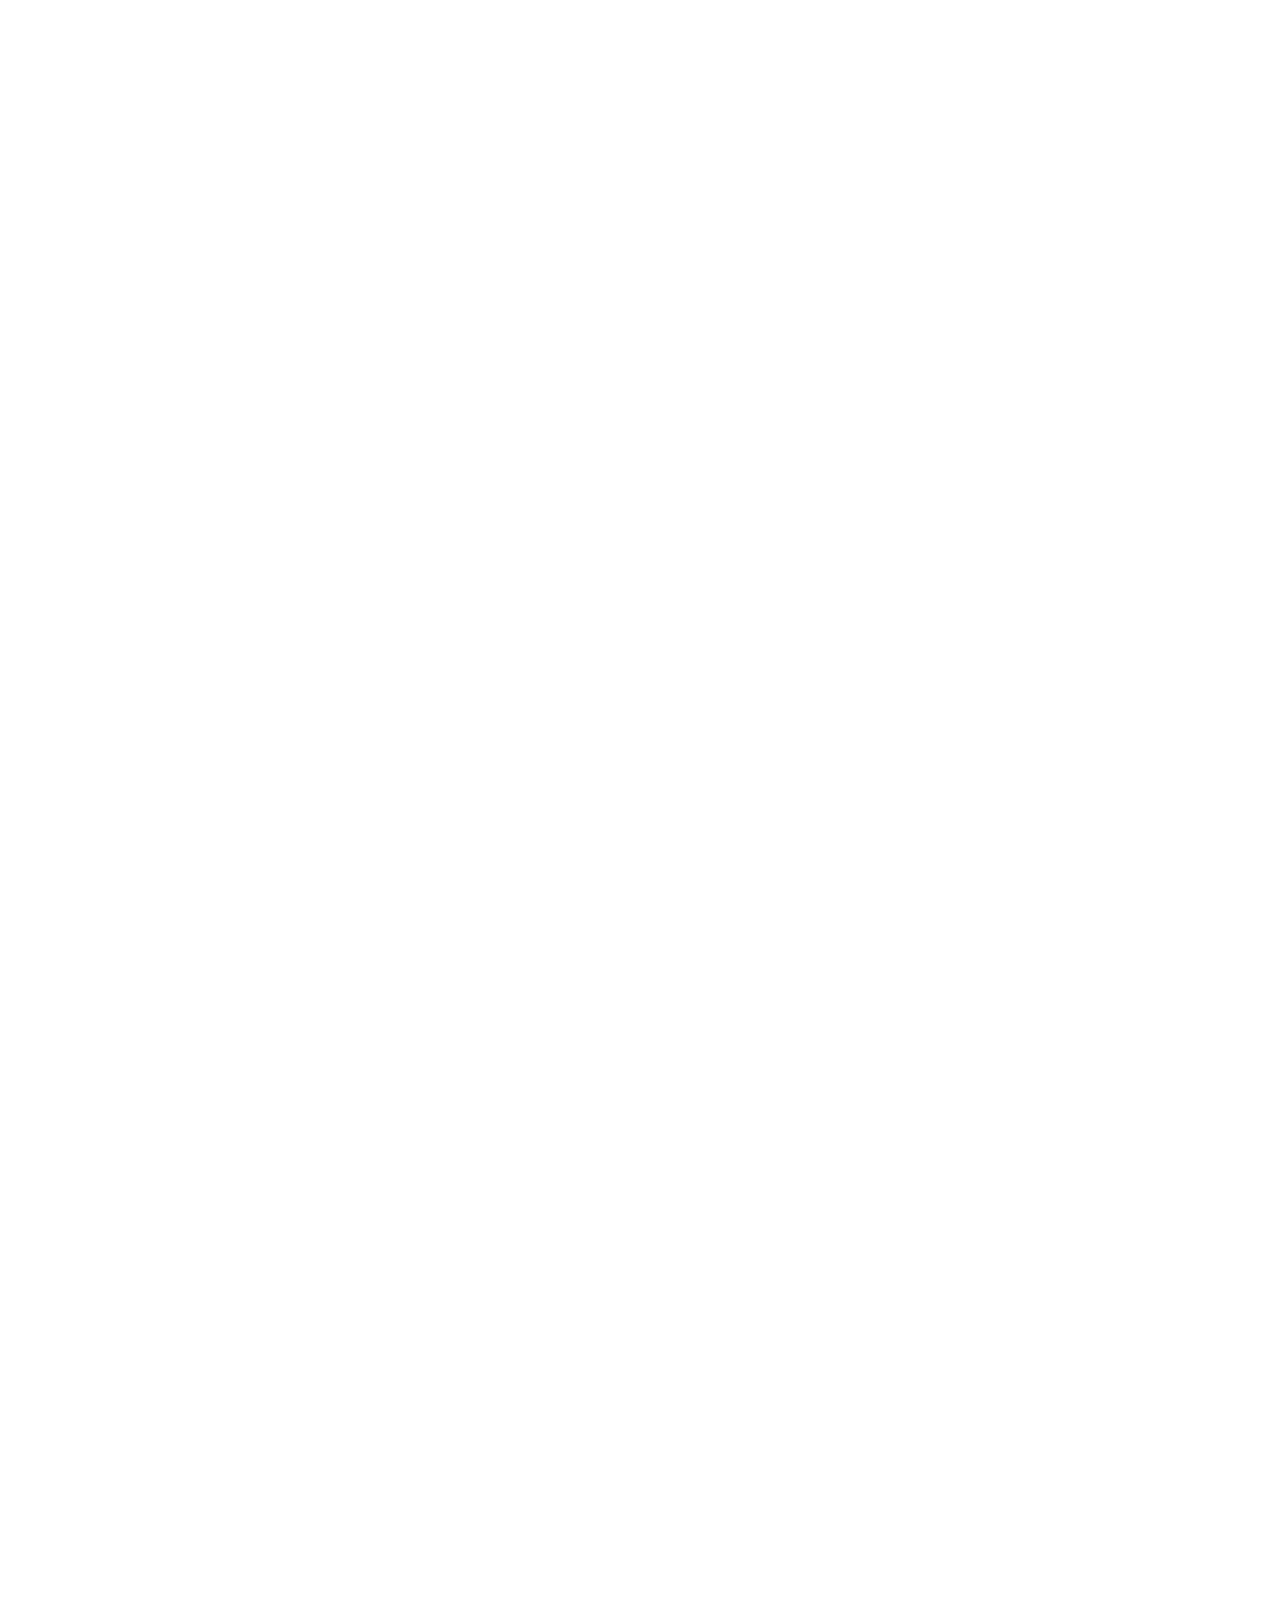
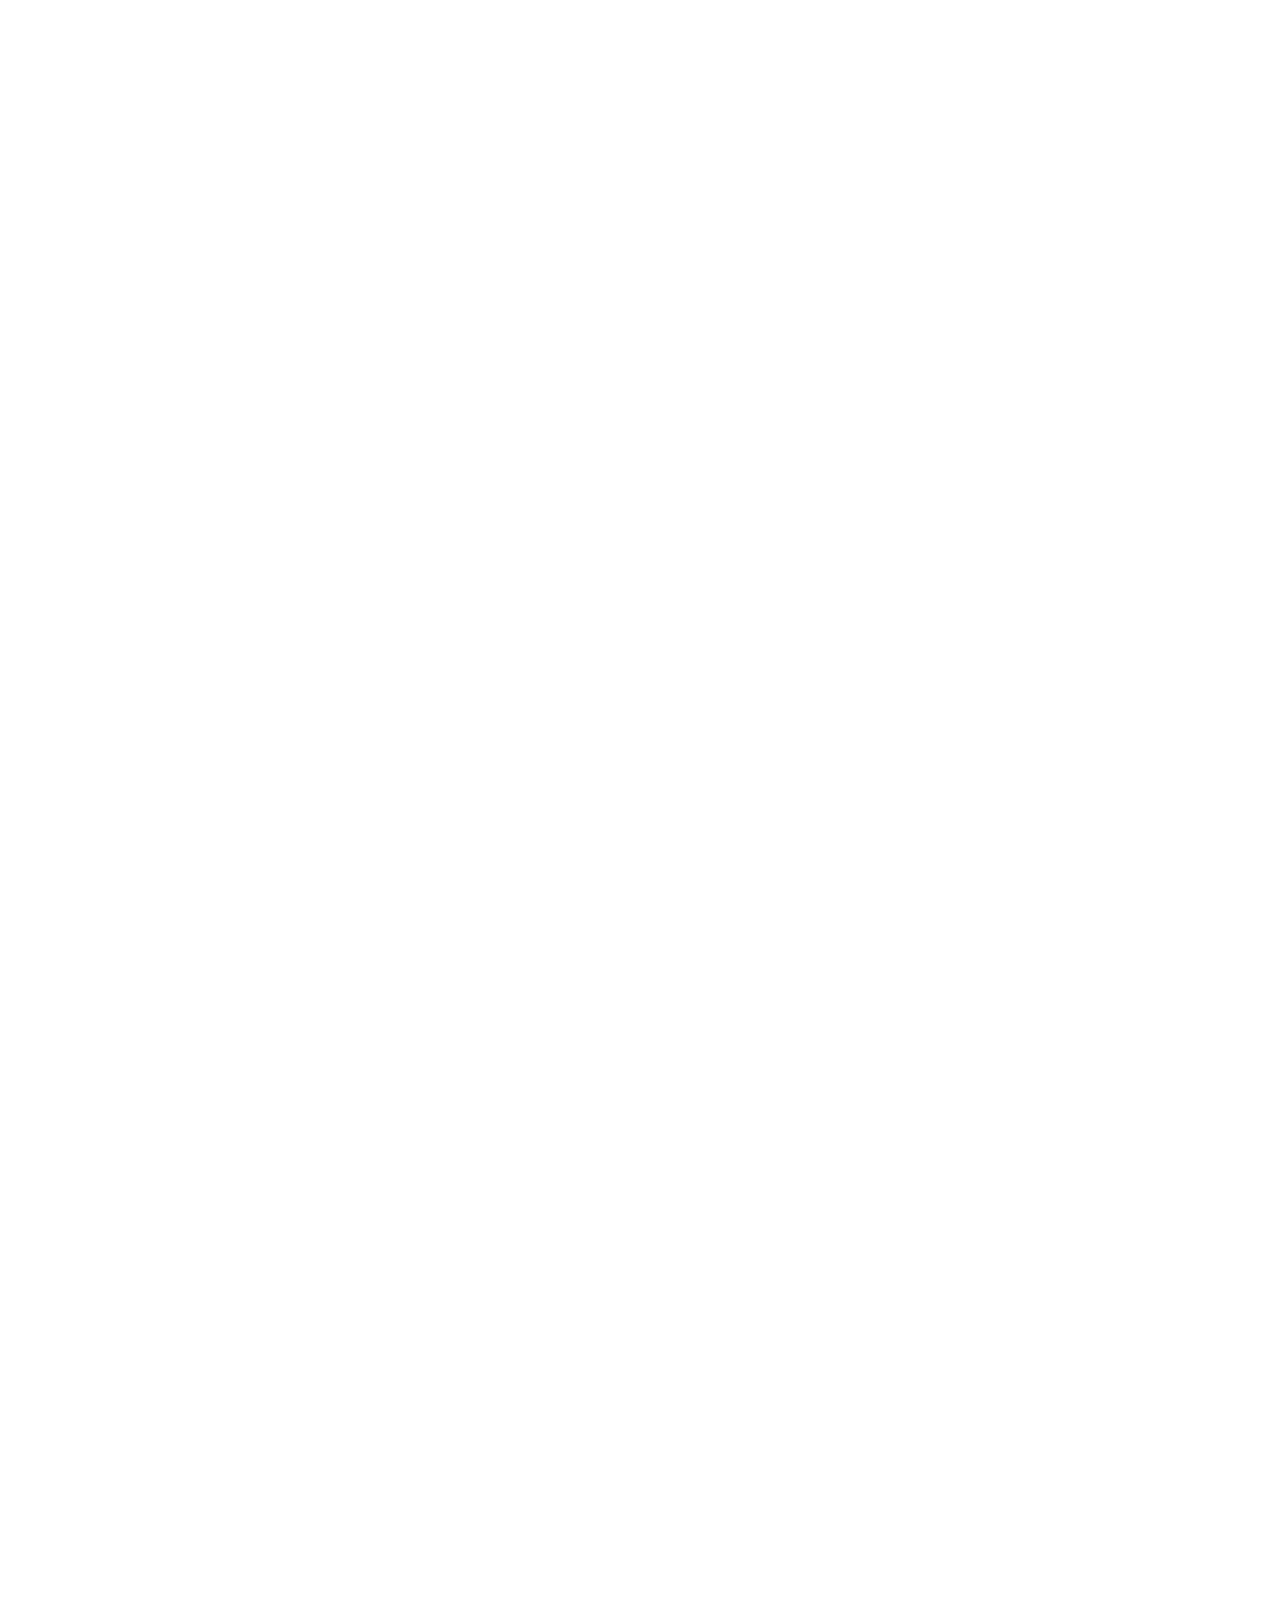
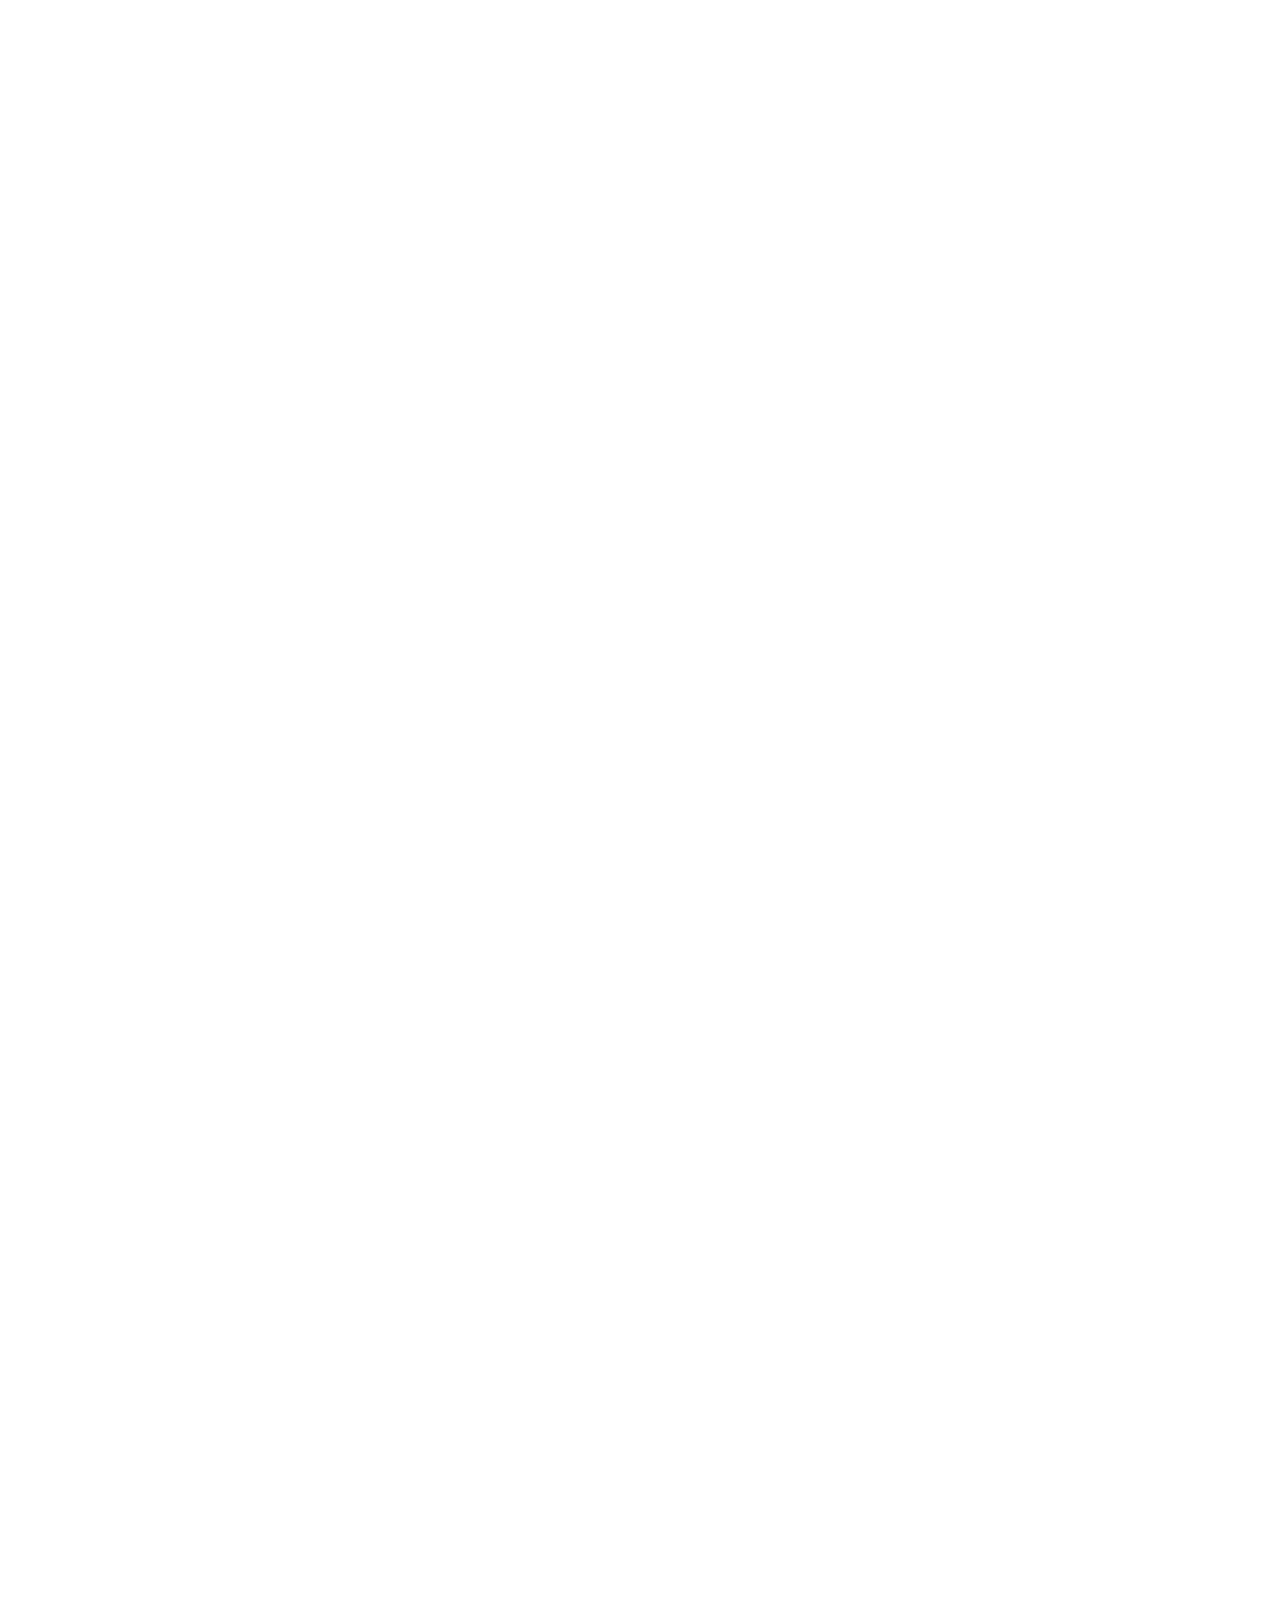
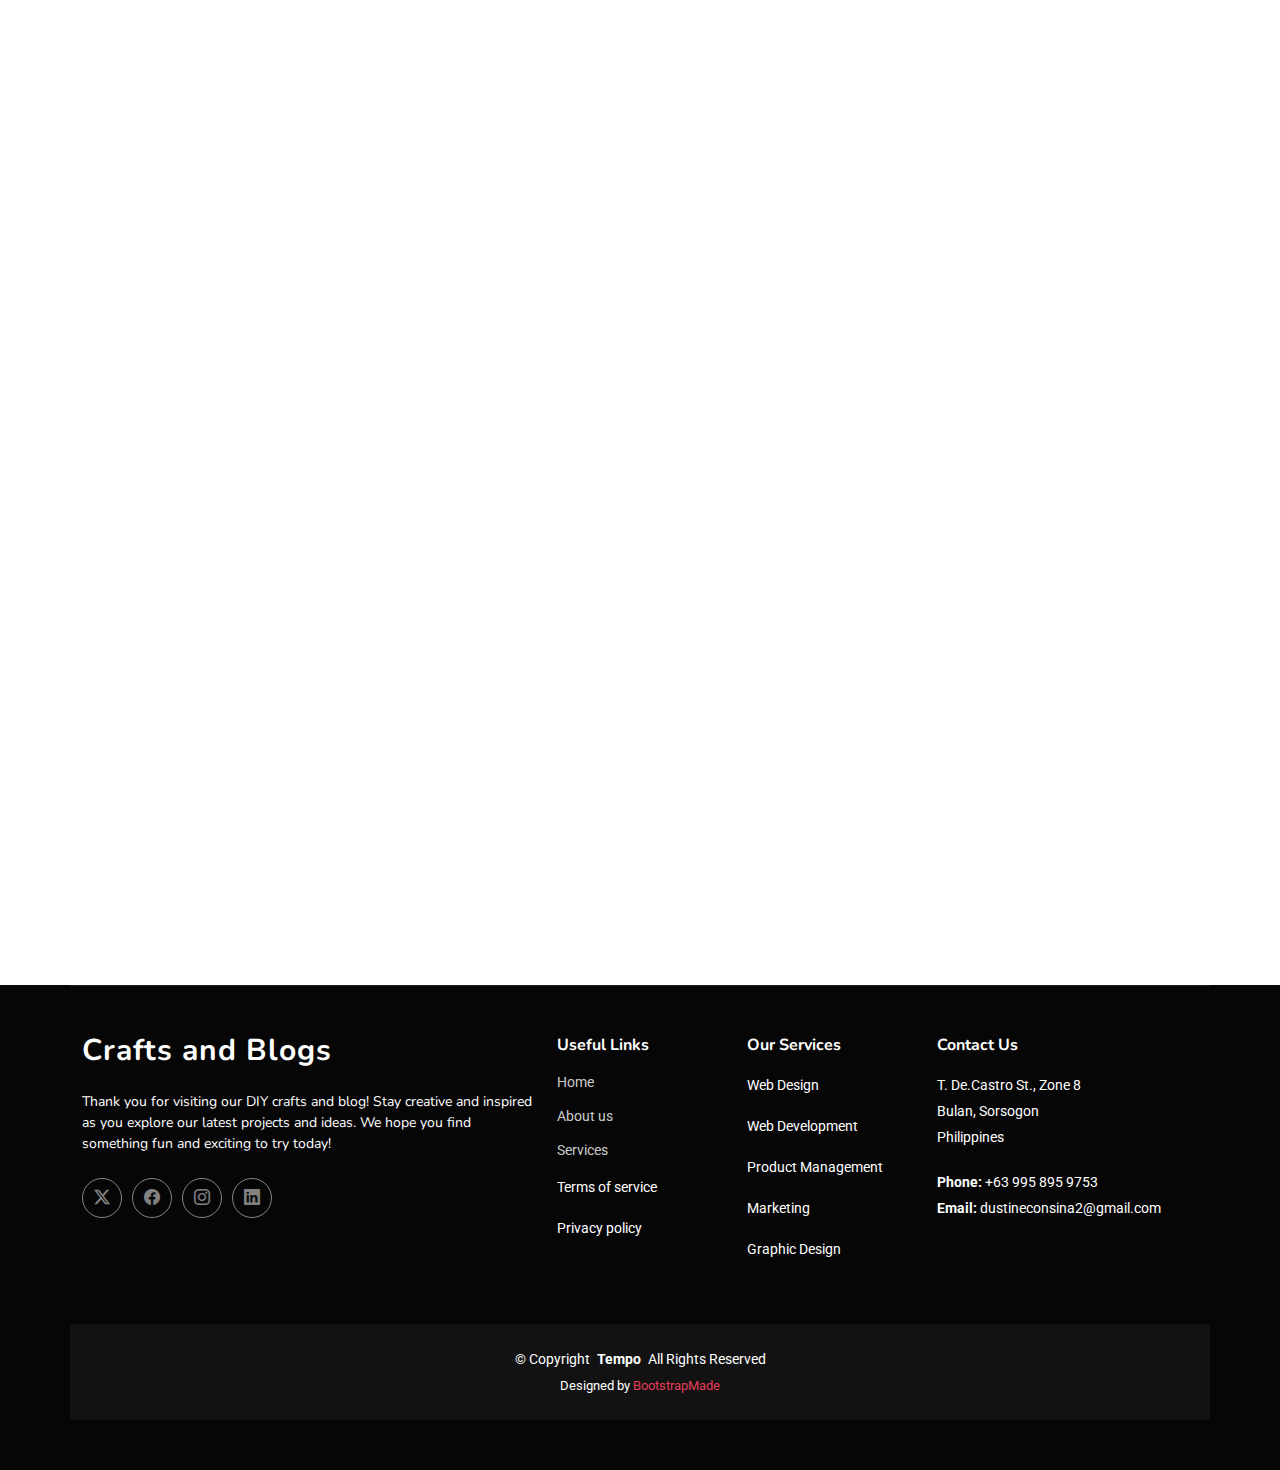
==== commit 31f2e61d: "fix footer and main background" ====
--- a/index.html
+++ b/index.html
@@ -68,7 +68,7 @@
     <!-- Hero Section -->
     <section id="hero" class="hero section dark-background">
 
-      <img src="assets/img/call-action.jpg" alt="" data-aos="fade-in">
+      <img src="assets/img/hero-bg.jpg" alt="" data-aos="fade-in">
 
       <div class="container text-center" data-aos="fade-up" data-aos-delay="100">
         <div class="row justify-content-center">
@@ -621,7 +621,7 @@
                     <div class="col-lg-4 col-md-6 portfolio-item isotope-item filter-Flower">
                       <div class="portfolio-card">
                           <div class="portfolio-image">
-                              <img src="assets/img/masonry-portfolio/snake.jpg" class="img-fluid" alt="" loading="lazy" style="max-height: 200px; object-fit: cover;">
+                              <img src="assets/img/masonry-portfolio/chinese-wisteria.jpg" class="img-fluid" alt="" loading="lazy" style="max-height: 200px; object-fit: cover;">
                               <div class="portfolio-overlay">
                                   <div class="portfolio-actions">
                                       <!-- Trigger Modal -->
@@ -643,7 +643,7 @@
                     <div class="col-lg-4 col-md-6 portfolio-item isotope-item filter-Flower">
                       <div class="portfolio-card">
                           <div class="portfolio-image">
-                              <img src="assets/img/portfolio/home-decor.jpg" class="img-fluid" alt="" loading="lazy" style="max-height: 200px; object-fit: cover;">
+                              <img src="assets/img/masonry-portfolio/tulip.jpg" class="img-fluid" alt="" loading="lazy" style="max-height: 200px; object-fit: cover;">
                               <div class="portfolio-overlay">
                                   <div class="portfolio-actions">
                                       <!-- Trigger Modal -->
@@ -663,7 +663,7 @@
                     <div class="col-lg-4 col-md-6 portfolio-item isotope-item filter-Flower">
                       <div class="portfolio-card">
                           <div class="portfolio-image">
-                              <img src="assets/img/portfolio/home-decor.jpg" class="img-fluid" alt="" loading="lazy" style="max-height: 200px; object-fit: cover;">
+                              <img src="assets/img/masonry-portfolio/sunflower.jpg" class="img-fluid" alt="" loading="lazy" style="max-height: 200px; object-fit: cover;">
                               <div class="portfolio-overlay">
                                   <div class="portfolio-actions">
                                       <!-- Trigger Modal -->
@@ -683,7 +683,7 @@
                   <div class="col-lg-4 col-md-6 portfolio-item isotope-item filter-Flower">
                       <div class="portfolio-card">
                           <div class="portfolio-image">
-                              <img src="assets/img/masonry-portfolio/paper cup.jpg" class="img-fluid" alt="" loading="lazy" style="max-height: 200px; object-fit: cover;">
+                              <img src="assets/img/masonry-portfolio/lily.jpg" class="img-fluid" alt="" loading="lazy" style="max-height: 200px; object-fit: cover;">
                               <div class="portfolio-overlay">
                                   <div class="portfolio-actions">
                                       <!-- Trigger Modal -->
@@ -1058,7 +1058,7 @@
               <i class="bi bi-geo-alt flex-shrink-0"></i>
               <div>
                 <h3>Address</h3>
-                <p>A108 Adam Street, New York, NY 535022</p>
+                <p>T. De.Castro St., Zone 8, Bulan, Sorsogon, Philippines</p>
               </div>
             </div><!-- End Info Item -->
 
@@ -1066,7 +1066,7 @@
               <i class="bi bi-telephone flex-shrink-0"></i>
               <div>
                 <h3>Call Us</h3>
-                <p>+1 5589 55488 55</p>
+                <p>+63 995 895 9753</p>
               </div>
             </div><!-- End Info Item -->
 
@@ -1074,7 +1074,7 @@
               <i class="bi bi-envelope flex-shrink-0"></i>
               <div>
                 <h3>Email Us</h3>
-                <p>info@example.com</p>
+                <p>dustineconsina2@gmail.com</p>
               </div>
             </div><!-- End Info Item -->
 
